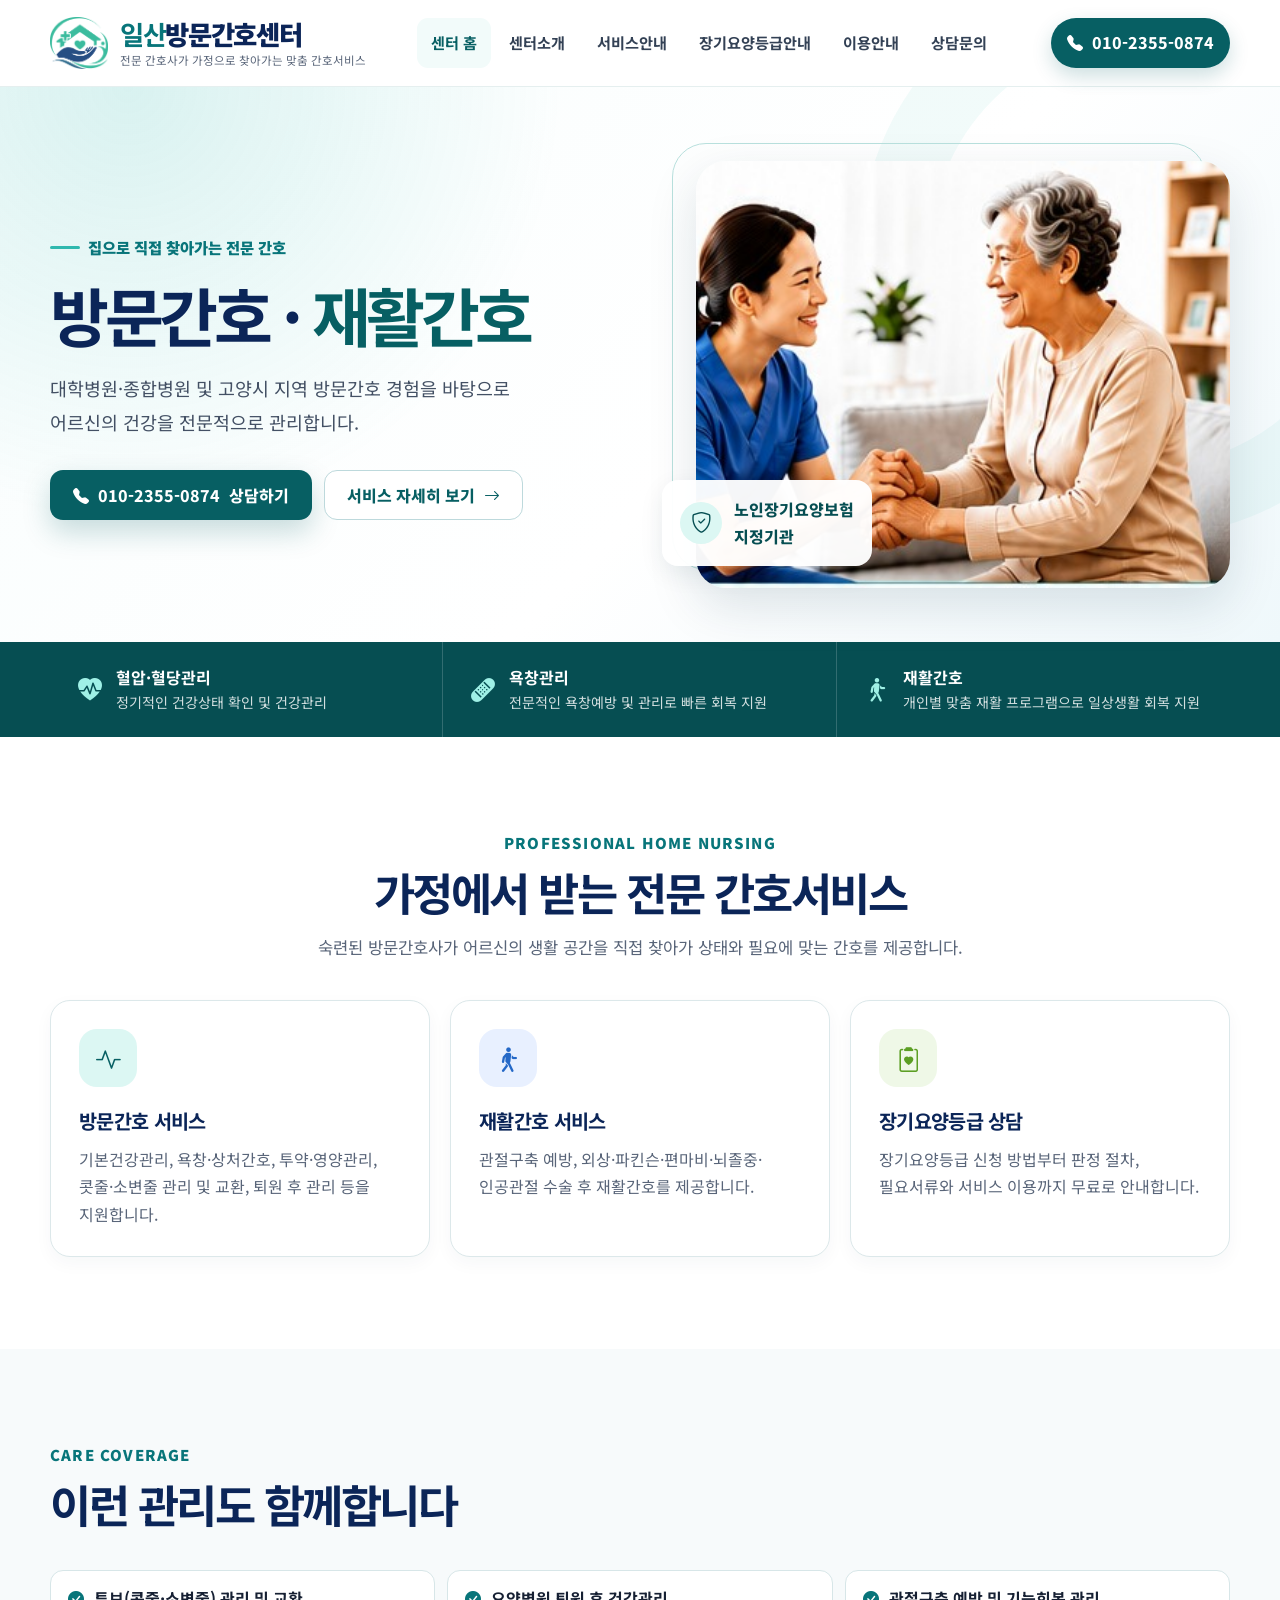
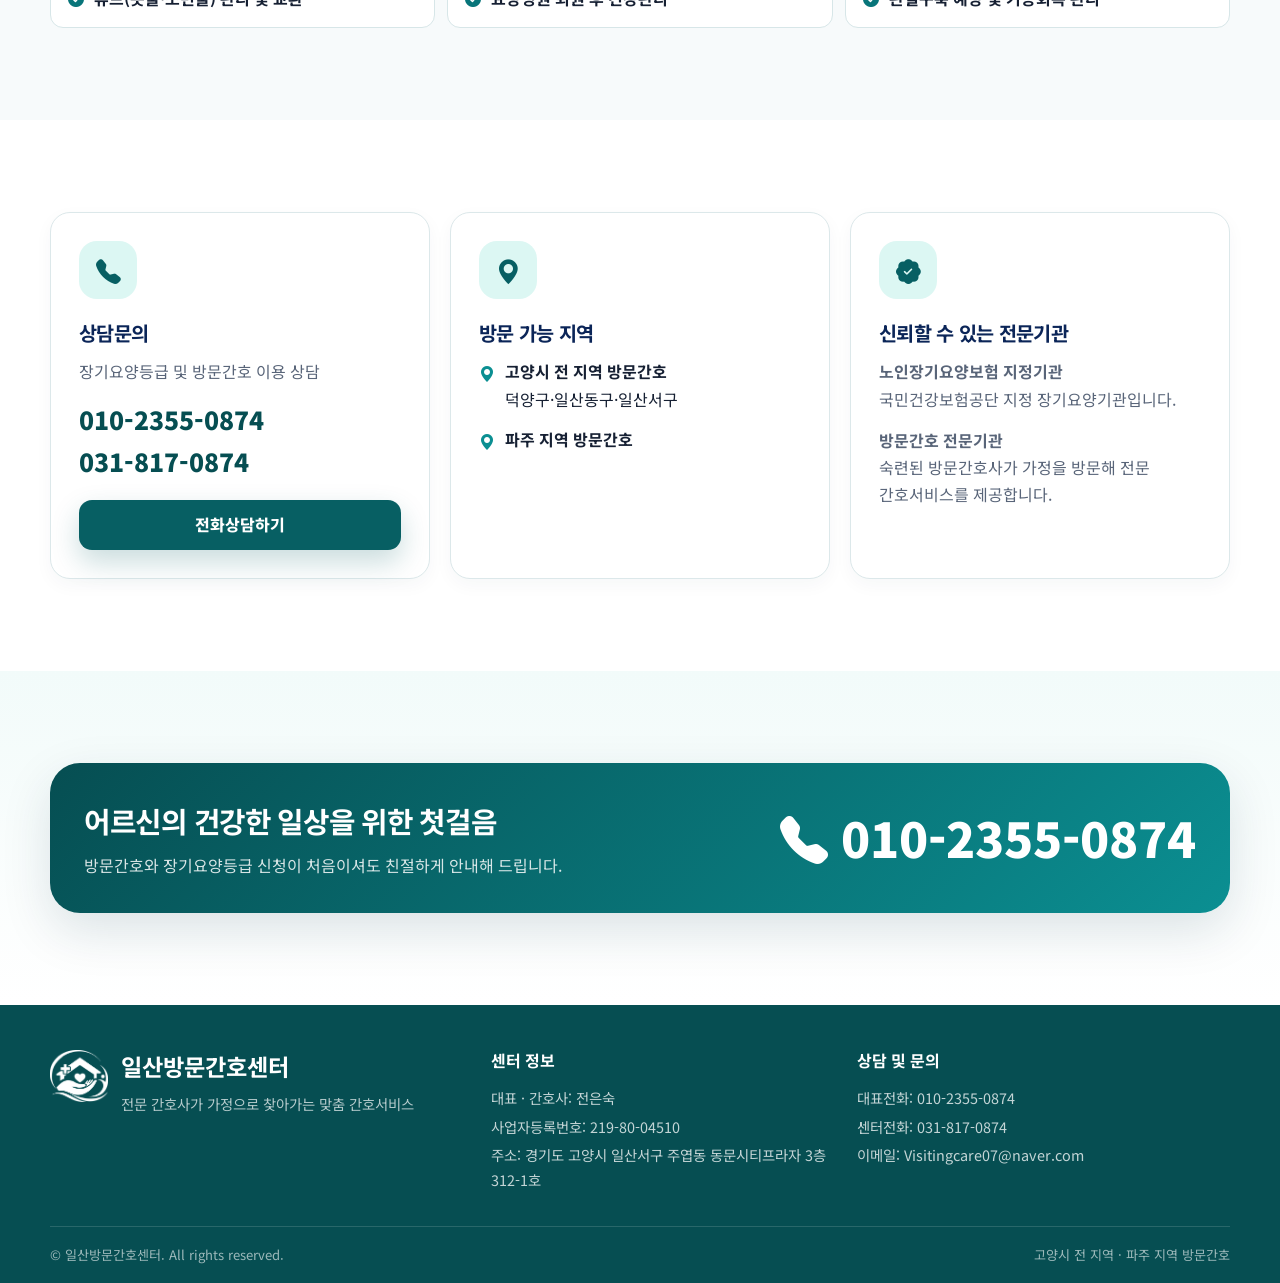
==== index.html @ 7cab2442 "Refactor: 하드코딩 리팩토링 작업 센터번호 등 하드코딩 되어있던 부분을 리팩토링" ====
<!doctype html>
<html lang="ko">
<head>
  <meta charset="utf-8">
  <meta name="viewport" content="width=device-width, initial-scale=1">
  <meta name="description" content="고양시와 파주 지역을 방문하는 일산방문간호센터. 방문간호, 재활간호, 장기요양등급 상담을 제공합니다.">
  <title>일산방문간호센터 | 방문간호·재활간호</title>
  <link rel="preconnect" href="https://fonts.googleapis.com">
  <link rel="preconnect" href="https://fonts.gstatic.com" crossorigin>
  <link href="https://fonts.googleapis.com/css2?family=Noto+Sans+KR:wght@400;500;700;800;900&display=swap" rel="stylesheet">
  <link rel="stylesheet" href="https://cdn.jsdelivr.net/npm/bootstrap-icons@1.11.3/font/bootstrap-icons.min.css">
  <link rel="stylesheet" href="assets/css/styles.css">
</head>
<body data-page="home">
  <div data-site-header></div>
  <main id="main-content">
    <section class="hero">
      <div class="container hero-grid">
        <div class="fade-up">
          <span class="eyebrow">집으로 직접 찾아가는 전문 간호</span>
          <h1>방문간호 · <em>재활간호</em></h1>
          <p>대학병원·종합병원 및 고양시 지역 방문간호 경험을 바탕으로<br>어르신의 건강을 전문적으로 관리합니다.</p>
          <div class="hero-actions">
            <a class="btn btn-primary" href="tel:" data-phone-link="main"><i class="bi bi-telephone-fill"></i> <span data-phone-text="main"></span> 상담하기</a>
            <a class="btn btn-secondary" href="services.html">서비스 자세히 보기 <i class="bi bi-arrow-right"></i></a>
          </div>
        </div>
        <div class="hero-photo fade-up">
          <img src="assets/images/care-smile.jpg" alt="방문간호사가 어르신의 손을 잡고 대화하는 모습">
          <div class="hero-badge"><i class="bi bi-shield-check"></i><span>노인장기요양보험<br>지정기관</span></div>
        </div>
      </div>
    </section>

    <div class="quick-strip">
      <div class="container quick-strip-grid">
        <div class="quick-item"><i class="bi bi-heart-pulse-fill"></i><div><strong>혈압·혈당관리</strong><span>정기적인 건강상태 확인 및 건강관리</span></div></div>
        <div class="quick-item"><i class="bi bi-bandaid-fill"></i><div><strong>욕창관리</strong><span>전문적인 욕창예방 및 관리로 빠른 회복 지원</span></div></div>
        <div class="quick-item"><i class="bi bi-person-walking"></i><div><strong>재활간호</strong><span>개인별 맞춤 재활 프로그램으로 일상생활 회복 지원</span></div></div>
      </div>
    </div>

    <section class="section">
      <div class="container">
        <div class="section-head center fade-up">
          <span class="section-kicker">Professional Home Nursing</span>
          <h2 class="section-title">가정에서 받는 전문 간호서비스</h2>
          <p class="section-desc">숙련된 방문간호사가 어르신의 생활 공간을 직접 찾아가 상태와 필요에 맞는 간호를 제공합니다.</p>
        </div>
        <div class="service-preview">
          <article class="card fade-up"><div class="icon-bubble"><i class="bi bi-activity"></i></div><h3>방문간호 서비스</h3><p>기본건강관리, 욕창·상처간호, 투약·영양관리, 콧줄·소변줄 관리 및 교환, 퇴원 후 관리 등을 지원합니다.</p></article>
          <article class="card fade-up"><div class="icon-bubble"><i class="bi bi-person-walking"></i></div><h3>재활간호 서비스</h3><p>관절구축 예방, 외상·파킨슨·편마비·뇌졸중·인공관절 수술 후 재활간호를 제공합니다.</p></article>
          <article class="card fade-up"><div class="icon-bubble"><i class="bi bi-clipboard2-heart"></i></div><h3>장기요양등급 상담</h3><p>장기요양등급 신청 방법부터 판정 절차, 필요서류와 서비스 이용까지 무료로 안내합니다.</p></article>
        </div>
      </div>
    </section>

    <section class="section section-soft">
      <div class="container">
        <div class="section-head fade-up">
          <span class="section-kicker">Care Coverage</span>
          <h2 class="section-title">이런 관리도 함께합니다</h2>
        </div>
        <div class="check-pills fade-up">
          <div class="check-pill"><i class="bi bi-check-circle-fill"></i>튜브(콧줄·소변줄) 관리 및 교환</div>
          <div class="check-pill"><i class="bi bi-check-circle-fill"></i>요양병원 퇴원 후 건강관리</div>
          <div class="check-pill"><i class="bi bi-check-circle-fill"></i>관절구축 예방 및 기능회복 관리</div>
        </div>
      </div>
    </section>

    <section class="section">
      <div class="container">
        <div class="card-grid three">
          <article class="card fade-up"><div class="icon-bubble"><i class="bi bi-telephone-fill"></i></div><h3>상담문의</h3><p>장기요양등급 및 방문간호 이용 상담</p><p style="margin-top:12px;font-size:1.55rem;font-weight:900;color:var(--teal-950)" data-phone-list></p><a class="btn btn-primary" style="margin-top:18px;width:100%" href="tel:" data-phone-link="main">전화상담하기</a></article>
          <article class="card fade-up"><div class="icon-bubble"><i class="bi bi-geo-alt-fill"></i></div><h3>방문 가능 지역</h3><ul class="check-list"><li><i class="bi bi-geo-alt-fill"></i><span><strong>고양시 전 지역 방문간호</strong><br>덕양구·일산동구·일산서구</span></li><li><i class="bi bi-geo-alt-fill"></i><span><strong>파주 지역 방문간호</strong></span></li></ul></article>
          <article class="card fade-up"><div class="icon-bubble"><i class="bi bi-patch-check-fill"></i></div><h3>신뢰할 수 있는 전문기관</h3><p><strong>노인장기요양보험 지정기관</strong><br>국민건강보험공단 지정 장기요양기관입니다.</p><p style="margin-top:14px"><strong>방문간호 전문기관</strong><br>숙련된 방문간호사가 가정을 방문해 전문 간호서비스를 제공합니다.</p></article>
        </div>
      </div>
    </section>

    <section class="section section-tint">
      <div class="container contact-cta fade-up">
        <div><h2>어르신의 건강한 일상을 위한 첫걸음</h2><p>방문간호와 장기요양등급 신청이 처음이셔도 친절하게 안내해 드립니다.</p></div>
        <a class="phone" href="tel:" data-phone-link="main"><i class="bi bi-telephone-fill"></i> <span data-phone-text="main"></span></a>
      </div>
    </section>
  </main>
  <div data-site-footer></div>
  <script src="assets/js/main.js"></script>
</body>
</html>
---- assets/css/styles.css ----
:root {
  --navy:#0b2558; --navy-soft:#173e73; --teal-950:#064e52; --teal-900:#075f63;
  --teal-800:#08757a; --teal-700:#0b8f92; --teal-500:#2fb8ae; --teal-100:#dcf7f3;
  --teal-50:#f2fbfa; --blue:#2468c7; --blue-50:#f2f7ff; --green:#5c9f24;
  --green-50:#f5faef; --purple:#7554b7; --ink:#162033; --muted:#596579;
  --line:#dce8ea; --soft:#f7fafb; --shadow-sm:0 8px 24px rgba(8,50,66,.08);
  --shadow-md:0 18px 50px rgba(8,50,66,.13); --radius:20px; --radius-lg:30px; --container:1180px;
}
*{box-sizing:border-box} html{scroll-behavior:smooth} body{margin:0;color:var(--ink);background:#fff;font-family:"Noto Sans KR",Pretendard,-apple-system,BlinkMacSystemFont,"Segoe UI",sans-serif;line-height:1.7;word-break:keep-all} body.menu-open{overflow:hidden}
img{max-width:100%;display:block} a{color:inherit;text-decoration:none} button,input,textarea,select{font:inherit} button{cursor:pointer}.container{width:min(calc(100% - 40px),var(--container));margin:0 auto}.sr-only{position:absolute;width:1px;height:1px;padding:0;margin:-1px;overflow:hidden;clip:rect(0,0,0,0);white-space:nowrap;border:0}
.skip-link{position:fixed;left:16px;top:-80px;z-index:9999;background:var(--navy);color:#fff;padding:10px 16px;border-radius:8px}.skip-link:focus{top:16px}
.site-header{position:sticky;top:0;z-index:1000;background:rgba(255,255,255,.96);backdrop-filter:blur(14px);border-bottom:1px solid rgba(5,100,104,.1)}
.header-inner{min-height:86px;display:flex;align-items:center;justify-content:space-between;gap:28px}.brand{display:inline-flex;align-items:center;gap:12px;min-width:max-content}.brand img{width:58px;height:58px;object-fit:contain}.brand-copy{display:flex;flex-direction:column;line-height:1.05}.brand-title{font-size:1.65rem;font-weight:900;letter-spacing:-.05em;color:var(--navy)}.brand-title strong{color:var(--teal-800)}.brand-sub{margin-top:7px;font-size:.72rem;color:var(--muted)}
.site-nav{display:flex;align-items:center;gap:4px}.site-nav a{padding:12px 14px;border-radius:11px;color:#334155;font-size:.95rem;font-weight:700;transition:.2s ease}.site-nav a:hover,.site-nav a.active{background:var(--teal-50);color:var(--teal-900)}.header-call{display:inline-flex;align-items:center;gap:9px;padding:11px 16px;border-radius:999px;background:var(--teal-900);color:#fff;font-weight:800;box-shadow:0 8px 20px rgba(7,95,99,.2)}.menu-button{display:none;width:44px;height:44px;border:0;border-radius:12px;background:var(--teal-50);color:var(--teal-900);font-size:1.35rem}
main{overflow:clip}.hero{position:relative;padding:74px 0 54px;background:radial-gradient(circle at 10% 0%,rgba(47,184,174,.16),transparent 34%),linear-gradient(135deg,#f8fdfd 0%,#fff 58%,#eff8fb 100%)}.hero::after{content:"";position:absolute;right:-150px;top:-120px;width:430px;height:430px;border-radius:50%;border:70px solid rgba(47,184,174,.06);pointer-events:none}.hero-grid{display:grid;grid-template-columns:1.05fr .95fr;align-items:center;gap:56px;position:relative;z-index:1}.eyebrow{display:inline-flex;align-items:center;gap:8px;color:var(--teal-800);font-weight:900;font-size:.96rem}.eyebrow::before{content:"";width:30px;height:3px;border-radius:999px;background:var(--teal-500)}.hero h1{margin:18px 0 20px;font-size:clamp(2.55rem,5vw,4.8rem);line-height:1.13;letter-spacing:-.07em;color:var(--navy)}.hero h1 em{color:var(--teal-900);font-style:normal}.hero p{margin:0;color:#435064;font-size:1.15rem;line-height:1.9}.hero-actions{margin-top:30px;display:flex;flex-wrap:wrap;gap:12px}.btn{display:inline-flex;align-items:center;justify-content:center;gap:9px;min-height:50px;padding:0 22px;border:1px solid transparent;border-radius:13px;font-weight:800;transition:.18s ease}.btn:hover{transform:translateY(-2px)}.btn-primary{background:var(--teal-900);color:#fff;box-shadow:0 12px 28px rgba(7,95,99,.22)}.btn-secondary{border-color:#bdd9dc;background:#fff;color:var(--teal-900)}.btn-light{background:#fff;color:var(--teal-950)}.hero-photo{position:relative}.hero-photo::before{content:"";position:absolute;inset:-18px 24px 18px -24px;border:1px solid #b9e1de;border-radius:34px}.hero-photo img{position:relative;width:100%;aspect-ratio:1.25/1;object-fit:cover;object-position:60% center;border-radius:30px;box-shadow:var(--shadow-md)}.hero-badge{position:absolute;left:-34px;bottom:22px;z-index:2;padding:16px 18px;border-radius:16px;background:rgba(255,255,255,.96);box-shadow:var(--shadow-sm);display:flex;align-items:center;gap:12px;font-weight:800;color:var(--teal-950)}.hero-badge i{width:42px;height:42px;display:grid;place-items:center;border-radius:50%;background:var(--teal-100);font-size:1.3rem}
.quick-strip{background:var(--teal-950);color:#fff}.quick-strip-grid{display:grid;grid-template-columns:repeat(3,1fr)}.quick-item{padding:22px 28px;display:flex;align-items:center;gap:14px;border-right:1px solid rgba(255,255,255,.18)}.quick-item:last-child{border-right:0}.quick-item i{font-size:1.5rem;color:#9ff0e6}.quick-item strong{display:block}.quick-item span{display:block;opacity:.82;font-size:.88rem}
.section{padding:92px 0}.section-soft{background:var(--soft)}.section-tint{background:linear-gradient(180deg,var(--teal-50),#fff)}.section-head{max-width:760px;margin-bottom:38px}.section-head.center{text-align:center;margin-left:auto;margin-right:auto}.section-kicker{color:var(--teal-800);font-size:.93rem;font-weight:900;letter-spacing:.08em;text-transform:uppercase}.section-title{margin:8px 0 13px;color:var(--navy);font-size:clamp(2rem,3.5vw,3rem);line-height:1.25;letter-spacing:-.055em}.section-desc{margin:0;color:var(--muted);font-size:1.04rem}
.card-grid{display:grid;gap:20px}.card-grid.three{grid-template-columns:repeat(3,minmax(0,1fr))}.card-grid.four{grid-template-columns:repeat(4,minmax(0,1fr))}.card{background:#fff;border:1px solid var(--line);border-radius:var(--radius);padding:28px;box-shadow:0 6px 18px rgba(9,57,72,.04);transition:.2s ease}.card:hover{transform:translateY(-4px);box-shadow:var(--shadow-sm);border-color:#a7d8d5}.icon-bubble{width:58px;height:58px;border-radius:18px;display:grid;place-items:center;background:var(--teal-100);color:var(--teal-900);font-size:1.55rem}.card h3{margin:17px 0 9px;color:var(--navy);font-size:1.23rem;letter-spacing:-.035em}.card p{margin:0;color:var(--muted)}.service-preview{display:grid;grid-template-columns:repeat(3,1fr);gap:20px}.service-preview .card{min-height:250px}.service-preview .card:nth-child(2) .icon-bubble{background:#e8f0ff;color:var(--blue)}.service-preview .card:nth-child(3) .icon-bubble{background:#eff8e7;color:var(--green)}
.check-list{margin:0;padding:0;list-style:none;display:grid;gap:13px}.check-list li{display:flex;gap:10px;align-items:flex-start}.check-list i{flex:0 0 auto;color:var(--teal-700);margin-top:2px}.check-pills{display:grid;grid-template-columns:repeat(3,1fr);gap:12px}.check-pill{display:flex;align-items:center;gap:10px;min-height:58px;padding:13px 17px;border:1px solid #d7e6e8;border-radius:13px;background:#fff;font-weight:700}.check-pill i{color:var(--teal-800)}
.contact-cta{padding:34px;border-radius:var(--radius-lg);background:linear-gradient(135deg,var(--teal-950),var(--teal-700));color:#fff;display:grid;grid-template-columns:1fr auto;align-items:center;gap:28px;box-shadow:var(--shadow-md)}.contact-cta h2{margin:0 0 6px;font-size:1.8rem;letter-spacing:-.045em}.contact-cta p{margin:0;opacity:.84}.contact-cta .phone{font-size:clamp(1.9rem,4vw,3rem);font-weight:900}
.page-hero{padding:70px 0 56px;background:linear-gradient(145deg,#f4fbfa,#fff 65%,#f1f6fb);border-bottom:1px solid #e7eff0}.page-hero-inner{display:grid;grid-template-columns:1.15fr .85fr;align-items:center;gap:50px}.page-hero h1{margin:13px 0 12px;color:var(--navy);font-size:clamp(2.45rem,4vw,4rem);letter-spacing:-.065em;line-height:1.2}.page-hero p{margin:0;color:var(--muted);font-size:1.08rem}.page-hero img{width:100%;height:300px;object-fit:cover;border-radius:26px;box-shadow:var(--shadow-sm)}.breadcrumb{display:flex;gap:8px;align-items:center;color:#728096;font-size:.9rem}.breadcrumb a{color:var(--teal-800);font-weight:700}
.split{display:grid;grid-template-columns:.9fr 1.1fr;gap:56px;align-items:center}.split.reverse{grid-template-columns:1.1fr .9fr}.split img{width:100%;border-radius:24px;box-shadow:var(--shadow-sm)}.prose h2{margin:0 0 20px;color:var(--navy);font-size:2rem;letter-spacing:-.05em}.prose p{margin:0 0 18px;color:#39475a}.signature{margin-top:22px;color:var(--teal-900);font-weight:900;font-size:1.25rem}.profile-box{margin-top:24px;padding:24px;border-radius:18px;background:var(--teal-50);border:1px solid #cbe8e6}.profile-box h3{margin:0 0 12px;color:var(--teal-950)}.photo-grid{display:grid;grid-template-columns:repeat(3,1fr);gap:18px}.photo-card{overflow:hidden;border-radius:18px;background:#fff;border:1px solid var(--line)}.photo-card img{width:100%;aspect-ratio:4/3;object-fit:cover}.photo-card p{margin:0;padding:14px 16px 17px;text-align:center;color:#435064;font-size:.92rem}.mission-grid{display:grid;grid-template-columns:repeat(2,1fr);gap:20px}.mission-card{padding:32px;border-radius:22px;border:1px solid var(--line);background:linear-gradient(135deg,#f4f8fb,#fff);text-align:center}.mission-card:nth-child(2){background:linear-gradient(135deg,#f5faf0,#fff)}.mission-card i{font-size:1.7rem;color:var(--teal-800)}.mission-card h3{margin:8px 0;color:var(--teal-950);font-size:1.3rem}.mission-card p{margin:0;color:#435064}
.service-group{border-radius:26px;overflow:hidden;border:1px solid #c9dfe1;background:#fff;box-shadow:var(--shadow-sm)}.service-group+.service-group{margin-top:26px}.service-group-header{padding:25px 30px;display:flex;align-items:center;justify-content:space-between;gap:20px;background:linear-gradient(90deg,var(--teal-50),#fff)}.service-group.blue{border-color:#c6d9f6}.service-group.blue .service-group-header{background:linear-gradient(90deg,#eef5ff,#fff)}.service-group h2{margin:0;display:flex;align-items:center;gap:13px;color:var(--teal-950);font-size:1.8rem}.service-group.blue h2{color:#174f9e}.service-group-body{padding:30px;border-top:1px solid var(--line)}.icon-service-grid{display:grid;grid-template-columns:repeat(4,1fr);gap:16px}.icon-service{padding:20px 12px;text-align:center;border-radius:16px;background:#f9fcfc;border:1px solid #e2eeee}.icon-service i{display:grid;place-items:center;margin:0 auto 12px;width:58px;height:58px;border-radius:50%;background:#fff;border:1px solid #cce5e6;color:var(--teal-800);font-size:1.55rem}.service-group.blue .icon-service i{color:var(--blue);border-color:#d1ddf5}.icon-service strong{display:block;line-height:1.45}.recommend-box{margin-top:28px;border-radius:26px;border:1px solid #d2e7c5;background:linear-gradient(135deg,var(--green-50),#fff);padding:30px}.recommend-box h2{margin:0 0 20px;color:#397c12;font-size:1.8rem}.recommend-grid{display:grid;grid-template-columns:repeat(2,1fr);gap:12px}.recommend-item{display:flex;align-items:center;gap:10px;padding:14px 16px;border-radius:12px;background:rgba(255,255,255,.85);border:1px solid #deead7;font-weight:700}.recommend-item i{color:var(--green)}
.steps{display:grid;grid-template-columns:repeat(5,1fr);gap:14px}.step{position:relative;padding:24px 16px;border-radius:18px;background:#fff;border:1px solid #cfe5e5;text-align:center}.step::after{content:"›";position:absolute;right:-13px;top:50%;transform:translateY(-50%);color:var(--teal-700);font-size:2rem;z-index:2}.step:last-child::after{display:none}.step-number{display:grid;place-items:center;width:28px;height:28px;margin:0 auto 10px;border-radius:50%;background:var(--teal-800);color:#fff;font-size:.83rem;font-weight:900}.step i{font-size:2rem;color:var(--teal-800)}.step strong{display:block;margin-top:9px}.eligibility-grid{display:grid;grid-template-columns:1fr 1fr;gap:20px}.eligibility-card{padding:28px;border-radius:20px;border:1px solid #d6e2f7;background:var(--blue-50)}.eligibility-card h3{margin:0 0 13px;color:#1c5ca9;font-size:1.35rem}.disease-list{display:grid;gap:8px;margin-top:14px}.disease-list span{display:flex;align-items:center;gap:8px}.disease-list i{color:var(--blue)}.grade-row{display:grid;grid-template-columns:repeat(6,1fr);gap:14px}.grade{text-align:center}.medal{width:70px;height:70px;border-radius:50%;margin:0 auto 10px;display:grid;place-items:center;color:#fff;font-size:1.5rem;font-weight:900;box-shadow:inset 0 0 0 7px rgba(255,255,255,.35),0 8px 20px rgba(0,0,0,.1)}.grade:nth-child(1) .medal{background:#e5a91f}.grade:nth-child(2) .medal{background:#9aa2ab}.grade:nth-child(3) .medal{background:#c76d34}.grade:nth-child(4) .medal{background:#65952a}.grade:nth-child(5) .medal{background:#568dcc}.grade:nth-child(6) .medal{background:var(--purple);font-size:1.1rem}.grade strong{display:block}.consult-panel{display:grid;grid-template-columns:.9fr 1.1fr;gap:30px;padding:32px;border:1px solid #cfe4bf;border-radius:24px;background:linear-gradient(135deg,#f7fbf1,#fff)}.consult-panel h2{margin:0 0 13px;color:#4f8b23}.consult-list{display:grid;grid-template-columns:1fr 1fr;gap:10px 18px}.consult-list span{display:flex;gap:9px;align-items:center}.consult-list i{color:var(--green)}.consult-phone{margin-top:20px;padding:18px;border-radius:14px;background:#fff;border:1px solid #d9e8d0;display:flex;align-items:center;justify-content:space-between;gap:16px}.consult-phone strong{font-size:1.9rem;color:#397c12}
.process{display:grid;gap:12px}.process-item{display:grid;grid-template-columns:62px 1fr;align-items:center;gap:16px;padding:16px;border-radius:14px;border:1px solid #d6e7e8;background:#fff}.process-icon{width:52px;height:52px;border-radius:50%;display:grid;place-items:center;background:var(--teal-100);color:var(--teal-900);font-size:1.35rem}.process-item strong{display:block}.process-item small{color:var(--muted)}.guide-grid{display:grid;grid-template-columns:.9fr 1.05fr 1.15fr;gap:20px;align-items:start}.guide-column{padding:26px;border:1px solid #cfe2e3;border-radius:20px;background:#fff;min-height:100%}.guide-column h2{margin:0 0 20px;color:var(--teal-950);font-size:1.35rem}.guide-column h2 span{display:inline-grid;place-items:center;width:42px;height:32px;margin-right:8px;border-radius:8px;background:var(--teal-900);color:#fff;font-size:.9rem}.note-box{margin-top:20px;padding:16px;border-radius:12px;background:#f7fafb;color:#475569;font-size:.92rem}.table-wrap{overflow-x:auto;border-radius:14px;border:1px solid #cfe2e3}table{width:100%;border-collapse:collapse;min-width:460px;background:#fff}th,td{padding:14px 12px;border-bottom:1px solid #dbe7e8;border-right:1px solid #dbe7e8;text-align:center}th:last-child,td:last-child{border-right:0}tr:last-child td{border-bottom:0}th{background:var(--teal-900);color:#fff;font-weight:800}tbody tr:nth-child(even){background:#f8fbfb}.small-table th,.small-table td{padding:11px 8px;font-size:.86rem}.cost-summary{margin-top:26px;display:grid;grid-template-columns:1.1fr .9fr;gap:22px;padding:28px;border-radius:22px;border:1px solid #d7e7e8;background:#fff}.cost-bars{display:grid;gap:16px}.cost-row{display:grid;grid-template-columns:150px 1fr;align-items:center;gap:15px}.bar{position:relative;height:52px;overflow:hidden;border-radius:10px;background:#f1f5f5}.bar-fill{height:100%;display:flex;align-items:center;justify-content:flex-end;padding-right:16px;font-size:1.6rem;font-weight:900;color:#fff}.bar-fill.gov{width:85%;background:var(--teal-800)}.bar-fill.self{width:15%;min-width:92px;background:#ff5c2d}.cost-formula{display:grid;gap:12px}.formula-card{padding:18px;border-radius:14px;border:1px solid #cfe4e3;display:flex;align-items:center;gap:12px;font-weight:800}.formula-card i{width:43px;height:43px;border-radius:50%;display:grid;place-items:center;background:var(--teal-100);color:var(--teal-900)}.formula-card.orange{border-color:#ffd1c0;color:#d94a1c}.formula-card.orange i{background:#fff0e9;color:#ee5c2f}
.contact-layout{display:grid;grid-template-columns:.8fr 1.2fr;gap:26px;align-items:start}.contact-sidebar{display:grid;gap:18px}.contact-card{padding:26px;border:1px solid var(--line);border-radius:20px;background:#fff}.contact-card h2{margin:0 0 17px;color:var(--teal-950)}.contact-category{display:grid;grid-template-columns:45px 1fr;gap:13px;padding:15px 0;border-bottom:1px solid #e6eeee}.contact-category:last-child{border-bottom:0}.contact-category i{width:42px;height:42px;display:grid;place-items:center;border-radius:12px;background:var(--teal-50);color:var(--teal-800);font-size:1.2rem}.contact-category strong{display:block;color:var(--teal-950)}.contact-category p{margin:3px 0 0;color:var(--muted);font-size:.91rem;line-height:1.55}.phone-stack{display:grid;gap:10px}.phone-row{display:flex;align-items:center;justify-content:space-between;gap:14px;padding:14px;border-radius:12px;background:var(--soft)}.phone-row span{color:var(--muted);font-size:.88rem}.phone-row strong{font-size:1.25rem}.form-card{padding:30px;border-radius:22px;background:#fff;border:1px solid var(--line);box-shadow:var(--shadow-sm)}.form-card h2{margin:0 0 8px;color:var(--navy)}.form-card>p{margin:0 0 24px;color:var(--muted)}.form-grid{display:grid;grid-template-columns:1fr 1fr;gap:16px}.form-field{display:grid;gap:7px}.form-field.full{grid-column:1/-1}.form-field label{font-weight:800;font-size:.92rem}.form-field input,.form-field select,.form-field textarea{width:100%;border:1px solid #ccdadd;border-radius:11px;padding:13px 14px;background:#fff;color:var(--ink);outline:none}.form-field textarea{min-height:150px;resize:vertical}.form-field input:focus,.form-field select:focus,.form-field textarea:focus{border-color:var(--teal-700);box-shadow:0 0 0 3px rgba(11,143,146,.12)}.checkbox{display:flex;gap:9px;align-items:flex-start;font-size:.9rem;color:var(--muted)}.checkbox input{margin-top:6px}.form-status{margin-top:14px;min-height:24px;color:var(--teal-900);font-weight:700}
.location-grid{display:grid;grid-template-columns:1fr 1fr;gap:22px}.map-box{min-height:360px;position:relative;overflow:hidden;border-radius:22px;border:1px solid #cfe1e2;background:linear-gradient(32deg,transparent 48%,rgba(83,137,173,.15) 49%,rgba(83,137,173,.15) 52%,transparent 53%),linear-gradient(-36deg,transparent 46%,rgba(83,137,173,.12) 47%,rgba(83,137,173,.12) 50%,transparent 51%),repeating-linear-gradient(90deg,#f7faf8 0 44px,#edf5e9 45px 82px)}.map-box::before{content:"";position:absolute;left:0;top:62%;width:100%;height:32px;background:rgba(89,172,231,.33);transform:rotate(-18deg)}.map-pin{position:absolute;left:58%;top:44%;width:92px;height:92px;border-radius:50% 50% 50% 0;transform:translate(-50%,-50%) rotate(-45deg);background:var(--teal-800);box-shadow:0 14px 30px rgba(7,95,99,.25)}.map-pin i{position:absolute;inset:0;display:grid;place-items:center;transform:rotate(45deg);color:#fff;font-size:2.3rem}.map-label{position:absolute;left:50%;top:14px;transform:translateX(-50%);background:var(--teal-950);color:#fff;padding:10px 16px;border-radius:10px;font-weight:800;white-space:nowrap;text-align:center}.address-box{padding:28px;border:1px solid var(--line);border-radius:22px;background:#fff}.address-box h2{margin:0 0 16px;color:var(--teal-950)}.region-list{display:grid;gap:13px;margin-top:22px}.region-list div{display:grid;grid-template-columns:100px 1fr;gap:10px;padding:13px 0;border-bottom:1px solid #e7eeee}.region-list div:last-child{border-bottom:0}.region-list strong{color:var(--teal-900)}
.faq-list{display:grid;gap:12px}.faq-item{border:1px solid #d8e6e8;border-radius:16px;overflow:hidden;background:#fff}.faq-question{width:100%;border:0;background:#fff;text-align:left;padding:19px 22px;display:flex;align-items:center;justify-content:space-between;gap:14px;color:var(--teal-950);font-weight:900}.faq-question span{display:flex;align-items:center;gap:10px}.faq-question span::before{content:"Q.";color:var(--teal-700)}.faq-question i{transition:transform .2s ease}.faq-answer{display:none;padding:0 22px 20px 57px;color:#465468}.faq-item.open .faq-answer{display:block}.faq-item.open .faq-question i{transform:rotate(180deg)}
.site-footer{background:var(--teal-950);color:#fff}.footer-main{padding:42px 0 30px;display:grid;grid-template-columns:1.1fr .9fr 1fr;gap:30px}.footer-brand{display:flex;gap:13px}.footer-brand img{width:58px;height:58px;object-fit:contain;filter:brightness(0) invert(1)}.footer-brand h2{margin:0 0 6px;font-size:1.45rem}.footer-brand p{margin:0;color:rgba(255,255,255,.7);font-size:.9rem}.footer-col h3{margin:0 0 12px;font-size:1rem}.footer-col p{margin:4px 0;color:rgba(255,255,255,.76);font-size:.9rem}.footer-bottom{border-top:1px solid rgba(255,255,255,.14);padding:17px 0;color:rgba(255,255,255,.6);font-size:.82rem;display:flex;justify-content:space-between;gap:20px}.mobile-call-bar{display:none}.fade-up{opacity:1;transform:none}.fade-up.visible{opacity:1;transform:none}
@media(max-width:1080px){.site-nav a{padding:10px 9px;font-size:.88rem}.header-call{display:none}.card-grid.four{grid-template-columns:repeat(2,1fr)}.icon-service-grid{grid-template-columns:repeat(3,1fr)}.guide-grid{grid-template-columns:1fr}.guide-column{min-height:0}.steps{grid-template-columns:repeat(3,1fr)}.step::after{display:none}}
@media(max-width:860px){.container{width:min(calc(100% - 28px),var(--container))}.header-inner{min-height:72px}.brand img{width:47px;height:47px}.brand-title{font-size:1.35rem}.brand-sub{display:none}.menu-button{display:grid;place-items:center}.site-nav{position:fixed;left:0;right:0;top:72px;bottom:0;display:none;flex-direction:column;align-items:stretch;gap:6px;padding:20px 18px;background:#fff;overflow-y:auto}.site-nav.open{display:flex}.site-nav a{padding:14px 16px;font-size:1rem}.hero{padding-top:50px}.hero-grid,.page-hero-inner,.split,.split.reverse,.contact-layout,.location-grid,.consult-panel,.cost-summary{grid-template-columns:1fr}.hero-photo{margin-top:4px}.hero-badge{left:12px}.quick-strip-grid{grid-template-columns:1fr}.quick-item{border-right:0;border-bottom:1px solid rgba(255,255,255,.15)}.quick-item:last-child{border-bottom:0}.section{padding:70px 0}.card-grid.three,.service-preview,.photo-grid{grid-template-columns:1fr}.check-pills{grid-template-columns:1fr 1fr}.contact-cta{grid-template-columns:1fr}.page-hero img{height:260px}.mission-grid{grid-template-columns:1fr}.icon-service-grid{grid-template-columns:repeat(2,1fr)}.grade-row{grid-template-columns:repeat(3,1fr);gap:22px 12px}.eligibility-grid{grid-template-columns:1fr}.steps{grid-template-columns:1fr 1fr}.footer-main{grid-template-columns:1fr}.footer-bottom{flex-direction:column}.mobile-call-bar{position:fixed;left:12px;right:12px;bottom:12px;z-index:999;display:grid;grid-template-columns:1fr 1fr;gap:8px;padding:8px;border-radius:16px;background:rgba(255,255,255,.94);backdrop-filter:blur(12px);box-shadow:0 14px 40px rgba(0,0,0,.18)}.mobile-call-bar a{min-height:48px;display:flex;justify-content:center;align-items:center;gap:8px;border-radius:11px;font-weight:900}.mobile-call-bar a:first-child{background:var(--teal-900);color:#fff}.mobile-call-bar a:last-child{background:var(--teal-50);color:var(--teal-950)}body{padding-bottom:78px}}
@media(max-width:560px){.brand-title{font-size:1.2rem}.hero h1{font-size:2.65rem}.hero p{font-size:1rem}.hero-actions .btn{width:100%}.hero-photo::before{inset:-10px 10px 10px -10px}.hero-badge{position:relative;left:auto;bottom:auto;margin-top:-24px;width:calc(100% - 24px);margin-left:auto;margin-right:auto}.check-pills,.recommend-grid,.form-grid,.consult-list{grid-template-columns:1fr}.card-grid.four{grid-template-columns:1fr}.icon-service-grid{grid-template-columns:1fr 1fr;gap:10px}.icon-service{padding:16px 8px;font-size:.9rem}.steps{grid-template-columns:1fr}.grade-row{grid-template-columns:repeat(2,1fr)}.cost-row{grid-template-columns:1fr;gap:7px}.contact-cta{padding:26px}.contact-cta .phone{font-size:1.8rem}.service-group-header,.service-group-body{padding:22px 18px}.service-group h2{font-size:1.45rem}.region-list div{grid-template-columns:1fr;gap:2px}.faq-answer{padding-left:22px}}
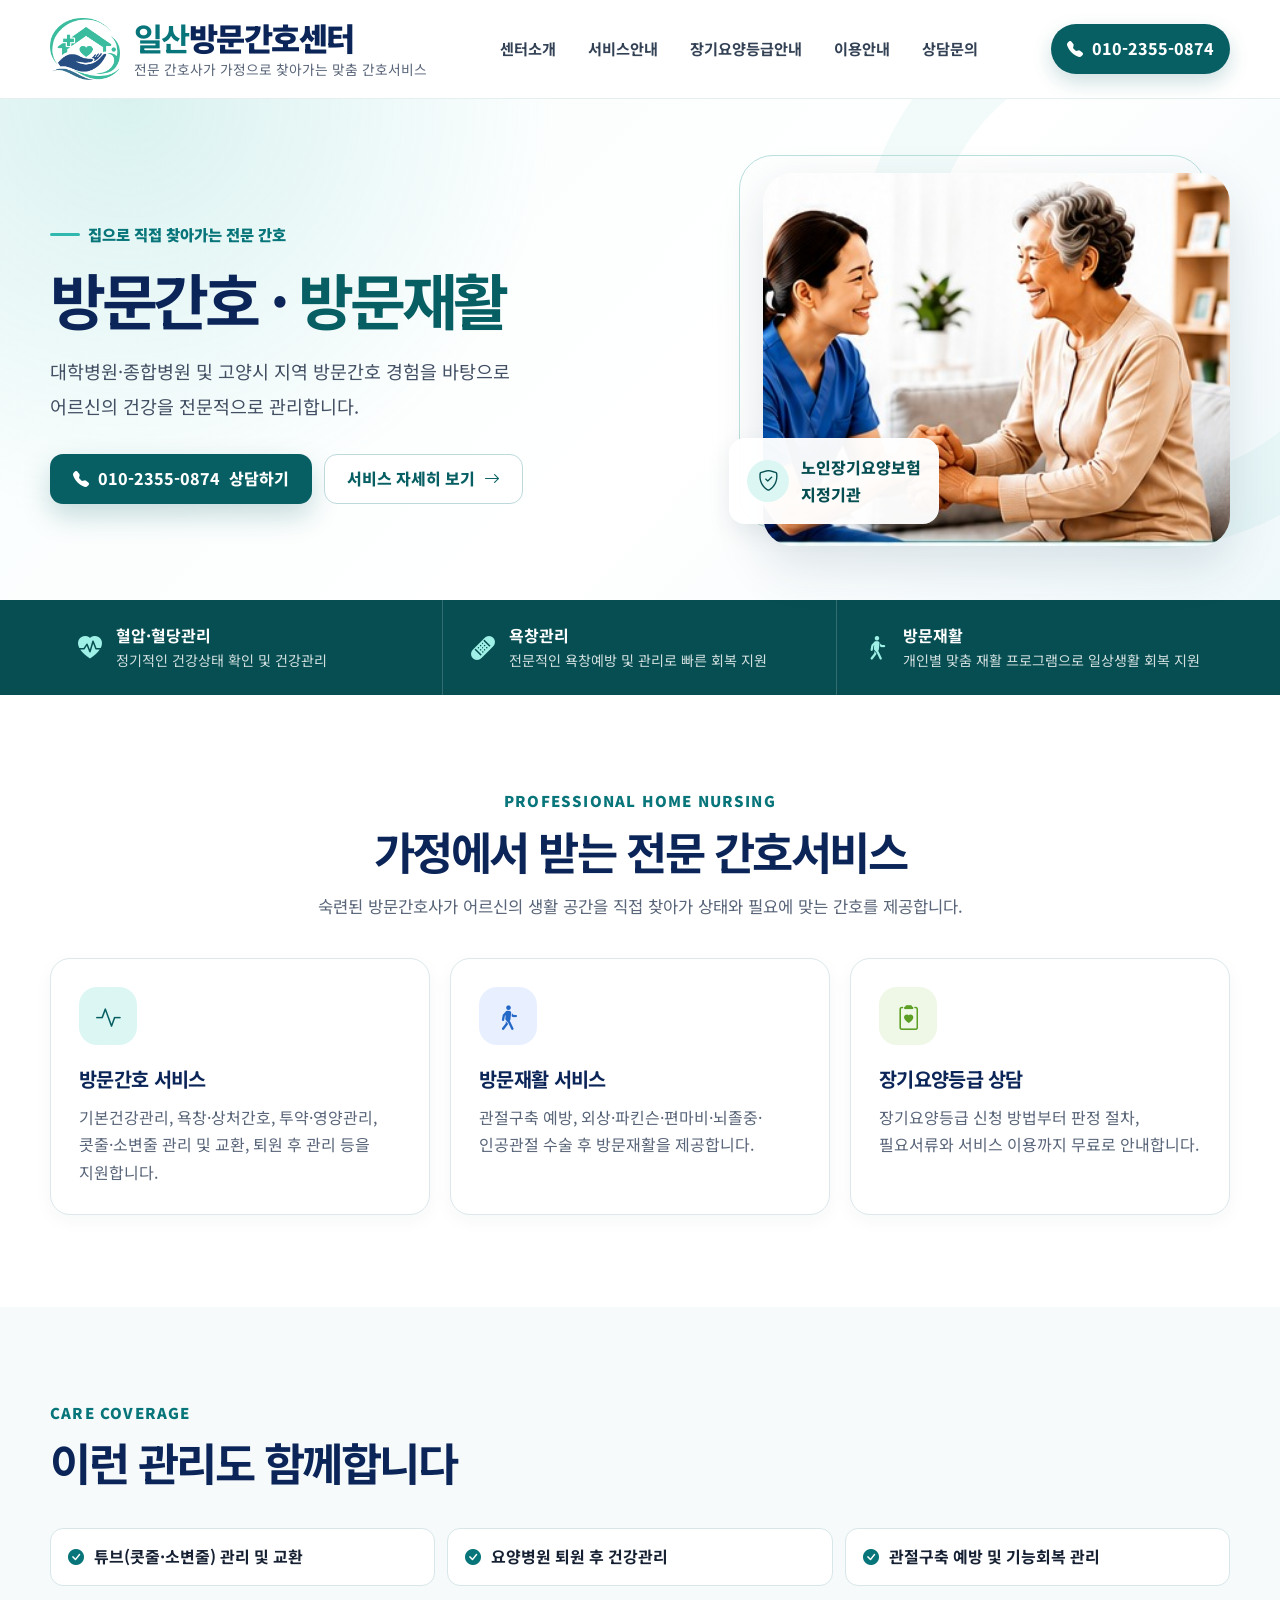
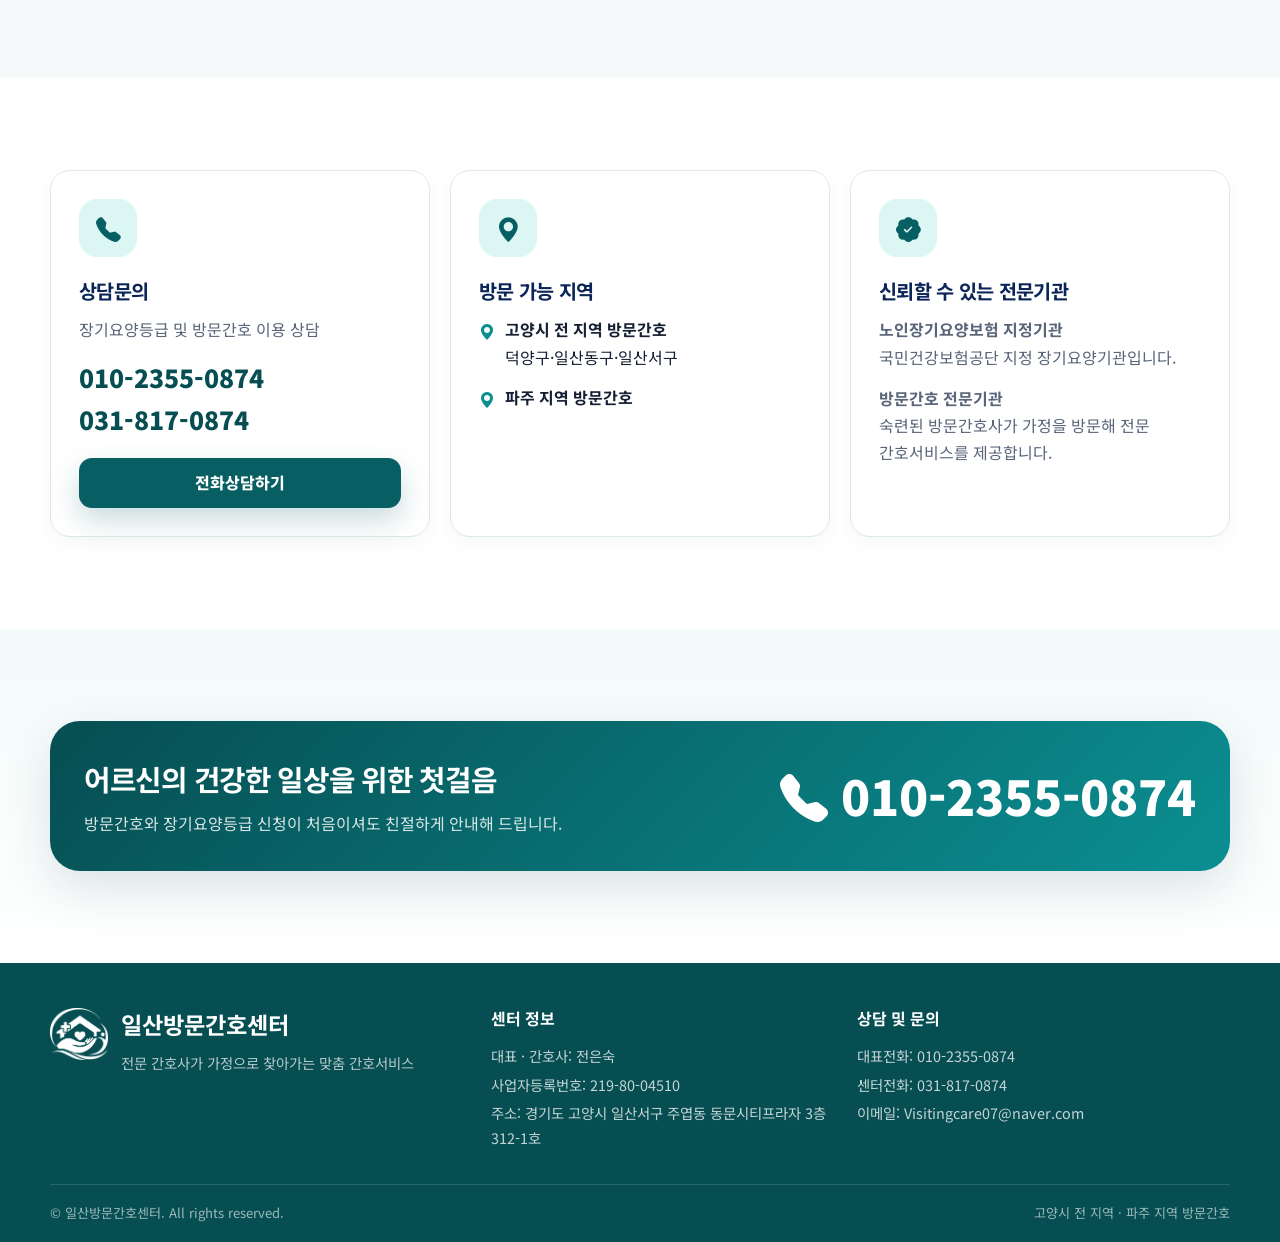
==== commit 99d0611c: "Fix: 재활간호 텍스트 변경 재활간호 > 방문간호로 텍스트 변경" ====
--- a/index.html
+++ b/index.html
@@ -3,8 +3,8 @@
 <head>
   <meta charset="utf-8">
   <meta name="viewport" content="width=device-width, initial-scale=1">
-  <meta name="description" content="고양시와 파주 지역을 방문하는 일산방문간호센터. 방문간호, 재활간호, 장기요양등급 상담을 제공합니다.">
-  <title>일산방문간호센터 | 방문간호·재활간호</title>
+  <meta name="description" content="고양시와 파주 지역을 방문하는 일산방문간호센터. 방문간호, 방문재활, 장기요양등급 상담을 제공합니다.">
+  <title>일산방문간호센터 | 방문간호·방문재활</title>
   <link rel="preconnect" href="https://fonts.googleapis.com">
   <link rel="preconnect" href="https://fonts.gstatic.com" crossorigin>
   <link href="https://fonts.googleapis.com/css2?family=Noto+Sans+KR:wght@400;500;700;800;900&display=swap" rel="stylesheet">
@@ -18,7 +18,7 @@
       <div class="container hero-grid">
         <div class="fade-up">
           <span class="eyebrow">집으로 직접 찾아가는 전문 간호</span>
-          <h1>방문간호 · <em>재활간호</em></h1>
+          <h1>방문간호 · <em>방문재활</em></h1>
           <p>대학병원·종합병원 및 고양시 지역 방문간호 경험을 바탕으로<br>어르신의 건강을 전문적으로 관리합니다.</p>
           <div class="hero-actions">
             <a class="btn btn-primary" href="tel:" data-phone-link="main"><i class="bi bi-telephone-fill"></i> <span data-phone-text="main"></span> 상담하기</a>
@@ -36,7 +36,7 @@
       <div class="container quick-strip-grid">
         <div class="quick-item"><i class="bi bi-heart-pulse-fill"></i><div><strong>혈압·혈당관리</strong><span>정기적인 건강상태 확인 및 건강관리</span></div></div>
         <div class="quick-item"><i class="bi bi-bandaid-fill"></i><div><strong>욕창관리</strong><span>전문적인 욕창예방 및 관리로 빠른 회복 지원</span></div></div>
-        <div class="quick-item"><i class="bi bi-person-walking"></i><div><strong>재활간호</strong><span>개인별 맞춤 재활 프로그램으로 일상생활 회복 지원</span></div></div>
+        <div class="quick-item"><i class="bi bi-person-walking"></i><div><strong>방문재활</strong><span>개인별 맞춤 재활 프로그램으로 일상생활 회복 지원</span></div></div>
       </div>
     </div>
 
@@ -49,7 +49,7 @@
         </div>
         <div class="service-preview">
           <article class="card fade-up"><div class="icon-bubble"><i class="bi bi-activity"></i></div><h3>방문간호 서비스</h3><p>기본건강관리, 욕창·상처간호, 투약·영양관리, 콧줄·소변줄 관리 및 교환, 퇴원 후 관리 등을 지원합니다.</p></article>
-          <article class="card fade-up"><div class="icon-bubble"><i class="bi bi-person-walking"></i></div><h3>재활간호 서비스</h3><p>관절구축 예방, 외상·파킨슨·편마비·뇌졸중·인공관절 수술 후 재활간호를 제공합니다.</p></article>
+          <article class="card fade-up"><div class="icon-bubble"><i class="bi bi-person-walking"></i></div><h3>방문재활 서비스</h3><p>관절구축 예방, 외상·파킨슨·편마비·뇌졸중·인공관절 수술 후 방문재활을 제공합니다.</p></article>
           <article class="card fade-up"><div class="icon-bubble"><i class="bi bi-clipboard2-heart"></i></div><h3>장기요양등급 상담</h3><p>장기요양등급 신청 방법부터 판정 절차, 필요서류와 서비스 이용까지 무료로 안내합니다.</p></article>
         </div>
       </div>
--- a/assets/css/styles.css
+++ b/assets/css/styles.css
@@ -10,9 +10,9 @@
 img{max-width:100%;display:block} a{color:inherit;text-decoration:none} button,input,textarea,select{font:inherit} button{cursor:pointer}.container{width:min(calc(100% - 40px),var(--container));margin:0 auto}.sr-only{position:absolute;width:1px;height:1px;padding:0;margin:-1px;overflow:hidden;clip:rect(0,0,0,0);white-space:nowrap;border:0}
 .skip-link{position:fixed;left:16px;top:-80px;z-index:9999;background:var(--navy);color:#fff;padding:10px 16px;border-radius:8px}.skip-link:focus{top:16px}
 .site-header{position:sticky;top:0;z-index:1000;background:rgba(255,255,255,.96);backdrop-filter:blur(14px);border-bottom:1px solid rgba(5,100,104,.1)}
-.header-inner{min-height:86px;display:flex;align-items:center;justify-content:space-between;gap:28px}.brand{display:inline-flex;align-items:center;gap:12px;min-width:max-content}.brand img{width:58px;height:58px;object-fit:contain}.brand-copy{display:flex;flex-direction:column;line-height:1.05}.brand-title{font-size:1.65rem;font-weight:900;letter-spacing:-.05em;color:var(--navy)}.brand-title strong{color:var(--teal-800)}.brand-sub{margin-top:7px;font-size:.72rem;color:var(--muted)}
+.header-inner{min-height:98px;display:flex;align-items:center;justify-content:space-between;gap:28px}.brand{display:inline-flex;align-items:center;gap:14px;min-width:max-content}.brand img{width:70px;height:70px;object-fit:contain}.brand-copy{display:flex;flex-direction:column;line-height:1.05}.brand-title{font-size:1.98rem;font-weight:900;letter-spacing:-.05em;color:var(--navy)}.brand-title strong{color:var(--teal-800)}.brand-sub{margin-top:8px;font-size:.86rem;color:var(--muted)}
 .site-nav{display:flex;align-items:center;gap:4px}.site-nav a{padding:12px 14px;border-radius:11px;color:#334155;font-size:.95rem;font-weight:700;transition:.2s ease}.site-nav a:hover,.site-nav a.active{background:var(--teal-50);color:var(--teal-900)}.header-call{display:inline-flex;align-items:center;gap:9px;padding:11px 16px;border-radius:999px;background:var(--teal-900);color:#fff;font-weight:800;box-shadow:0 8px 20px rgba(7,95,99,.2)}.menu-button{display:none;width:44px;height:44px;border:0;border-radius:12px;background:var(--teal-50);color:var(--teal-900);font-size:1.35rem}
-main{overflow:clip}.hero{position:relative;padding:74px 0 54px;background:radial-gradient(circle at 10% 0%,rgba(47,184,174,.16),transparent 34%),linear-gradient(135deg,#f8fdfd 0%,#fff 58%,#eff8fb 100%)}.hero::after{content:"";position:absolute;right:-150px;top:-120px;width:430px;height:430px;border-radius:50%;border:70px solid rgba(47,184,174,.06);pointer-events:none}.hero-grid{display:grid;grid-template-columns:1.05fr .95fr;align-items:center;gap:56px;position:relative;z-index:1}.eyebrow{display:inline-flex;align-items:center;gap:8px;color:var(--teal-800);font-weight:900;font-size:.96rem}.eyebrow::before{content:"";width:30px;height:3px;border-radius:999px;background:var(--teal-500)}.hero h1{margin:18px 0 20px;font-size:clamp(2.55rem,5vw,4.8rem);line-height:1.13;letter-spacing:-.07em;color:var(--navy)}.hero h1 em{color:var(--teal-900);font-style:normal}.hero p{margin:0;color:#435064;font-size:1.15rem;line-height:1.9}.hero-actions{margin-top:30px;display:flex;flex-wrap:wrap;gap:12px}.btn{display:inline-flex;align-items:center;justify-content:center;gap:9px;min-height:50px;padding:0 22px;border:1px solid transparent;border-radius:13px;font-weight:800;transition:.18s ease}.btn:hover{transform:translateY(-2px)}.btn-primary{background:var(--teal-900);color:#fff;box-shadow:0 12px 28px rgba(7,95,99,.22)}.btn-secondary{border-color:#bdd9dc;background:#fff;color:var(--teal-900)}.btn-light{background:#fff;color:var(--teal-950)}.hero-photo{position:relative}.hero-photo::before{content:"";position:absolute;inset:-18px 24px 18px -24px;border:1px solid #b9e1de;border-radius:34px}.hero-photo img{position:relative;width:100%;aspect-ratio:1.25/1;object-fit:cover;object-position:60% center;border-radius:30px;box-shadow:var(--shadow-md)}.hero-badge{position:absolute;left:-34px;bottom:22px;z-index:2;padding:16px 18px;border-radius:16px;background:rgba(255,255,255,.96);box-shadow:var(--shadow-sm);display:flex;align-items:center;gap:12px;font-weight:800;color:var(--teal-950)}.hero-badge i{width:42px;height:42px;display:grid;place-items:center;border-radius:50%;background:var(--teal-100);font-size:1.3rem}
+main{overflow:clip}.hero{position:relative;padding:74px 0 54px;background:radial-gradient(circle at 10% 0%,rgba(47,184,174,.16),transparent 34%),linear-gradient(135deg,#f8fdfd 0%,#fff 58%,#eff8fb 100%)}.hero::after{content:"";position:absolute;right:-150px;top:-120px;width:430px;height:430px;border-radius:50%;border:70px solid rgba(47,184,174,.06);pointer-events:none}.hero-grid{display:grid;grid-template-columns:1.18fr .82fr;align-items:center;gap:42px;position:relative;z-index:1}.eyebrow{display:inline-flex;align-items:center;gap:8px;color:var(--teal-800);font-weight:900;font-size:.96rem}.eyebrow::before{content:"";width:30px;height:3px;border-radius:999px;background:var(--teal-500)}.hero h1{margin:18px 0 20px;font-size:clamp(2.9rem,4.75vw,4.55rem);line-height:1.13;letter-spacing:-.07em;color:var(--navy);white-space:nowrap}.hero h1 em{color:var(--teal-900);font-style:normal}.hero p{margin:0;color:#435064;font-size:1.15rem;line-height:1.9}.hero-actions{margin-top:30px;display:flex;flex-wrap:wrap;gap:12px}.btn{display:inline-flex;align-items:center;justify-content:center;gap:9px;min-height:50px;padding:0 22px;border:1px solid transparent;border-radius:13px;font-weight:800;transition:.18s ease}.btn:hover{transform:translateY(-2px)}.btn-primary{background:var(--teal-900);color:#fff;box-shadow:0 12px 28px rgba(7,95,99,.22)}.btn-secondary{border-color:#bdd9dc;background:#fff;color:var(--teal-900)}.btn-light{background:#fff;color:var(--teal-950)}.hero-photo{position:relative}.hero-photo::before{content:"";position:absolute;inset:-18px 24px 18px -24px;border:1px solid #b9e1de;border-radius:34px}.hero-photo img{position:relative;width:100%;aspect-ratio:1.25/1;object-fit:cover;object-position:60% center;border-radius:30px;box-shadow:var(--shadow-md)}.hero-badge{position:absolute;left:-34px;bottom:22px;z-index:2;padding:16px 18px;border-radius:16px;background:rgba(255,255,255,.96);box-shadow:var(--shadow-sm);display:flex;align-items:center;gap:12px;font-weight:800;color:var(--teal-950)}.hero-badge i{width:42px;height:42px;display:grid;place-items:center;border-radius:50%;background:var(--teal-100);font-size:1.3rem}
 .quick-strip{background:var(--teal-950);color:#fff}.quick-strip-grid{display:grid;grid-template-columns:repeat(3,1fr)}.quick-item{padding:22px 28px;display:flex;align-items:center;gap:14px;border-right:1px solid rgba(255,255,255,.18)}.quick-item:last-child{border-right:0}.quick-item i{font-size:1.5rem;color:#9ff0e6}.quick-item strong{display:block}.quick-item span{display:block;opacity:.82;font-size:.88rem}
 .section{padding:92px 0}.section-soft{background:var(--soft)}.section-tint{background:linear-gradient(180deg,var(--teal-50),#fff)}.section-head{max-width:760px;margin-bottom:38px}.section-head.center{text-align:center;margin-left:auto;margin-right:auto}.section-kicker{color:var(--teal-800);font-size:.93rem;font-weight:900;letter-spacing:.08em;text-transform:uppercase}.section-title{margin:8px 0 13px;color:var(--navy);font-size:clamp(2rem,3.5vw,3rem);line-height:1.25;letter-spacing:-.055em}.section-desc{margin:0;color:var(--muted);font-size:1.04rem}
 .card-grid{display:grid;gap:20px}.card-grid.three{grid-template-columns:repeat(3,minmax(0,1fr))}.card-grid.four{grid-template-columns:repeat(4,minmax(0,1fr))}.card{background:#fff;border:1px solid var(--line);border-radius:var(--radius);padding:28px;box-shadow:0 6px 18px rgba(9,57,72,.04);transition:.2s ease}.card:hover{transform:translateY(-4px);box-shadow:var(--shadow-sm);border-color:#a7d8d5}.icon-bubble{width:58px;height:58px;border-radius:18px;display:grid;place-items:center;background:var(--teal-100);color:var(--teal-900);font-size:1.55rem}.card h3{margin:17px 0 9px;color:var(--navy);font-size:1.23rem;letter-spacing:-.035em}.card p{margin:0;color:var(--muted)}.service-preview{display:grid;grid-template-columns:repeat(3,1fr);gap:20px}.service-preview .card{min-height:250px}.service-preview .card:nth-child(2) .icon-bubble{background:#e8f0ff;color:var(--blue)}.service-preview .card:nth-child(3) .icon-bubble{background:#eff8e7;color:var(--green)}
@@ -28,5 +28,5 @@
 .faq-list{display:grid;gap:12px}.faq-item{border:1px solid #d8e6e8;border-radius:16px;overflow:hidden;background:#fff}.faq-question{width:100%;border:0;background:#fff;text-align:left;padding:19px 22px;display:flex;align-items:center;justify-content:space-between;gap:14px;color:var(--teal-950);font-weight:900}.faq-question span{display:flex;align-items:center;gap:10px}.faq-question span::before{content:"Q.";color:var(--teal-700)}.faq-question i{transition:transform .2s ease}.faq-answer{display:none;padding:0 22px 20px 57px;color:#465468}.faq-item.open .faq-answer{display:block}.faq-item.open .faq-question i{transform:rotate(180deg)}
 .site-footer{background:var(--teal-950);color:#fff}.footer-main{padding:42px 0 30px;display:grid;grid-template-columns:1.1fr .9fr 1fr;gap:30px}.footer-brand{display:flex;gap:13px}.footer-brand img{width:58px;height:58px;object-fit:contain;filter:brightness(0) invert(1)}.footer-brand h2{margin:0 0 6px;font-size:1.45rem}.footer-brand p{margin:0;color:rgba(255,255,255,.7);font-size:.9rem}.footer-col h3{margin:0 0 12px;font-size:1rem}.footer-col p{margin:4px 0;color:rgba(255,255,255,.76);font-size:.9rem}.footer-bottom{border-top:1px solid rgba(255,255,255,.14);padding:17px 0;color:rgba(255,255,255,.6);font-size:.82rem;display:flex;justify-content:space-between;gap:20px}.mobile-call-bar{display:none}.fade-up{opacity:1;transform:none}.fade-up.visible{opacity:1;transform:none}
 @media(max-width:1080px){.site-nav a{padding:10px 9px;font-size:.88rem}.header-call{display:none}.card-grid.four{grid-template-columns:repeat(2,1fr)}.icon-service-grid{grid-template-columns:repeat(3,1fr)}.guide-grid{grid-template-columns:1fr}.guide-column{min-height:0}.steps{grid-template-columns:repeat(3,1fr)}.step::after{display:none}}
-@media(max-width:860px){.container{width:min(calc(100% - 28px),var(--container))}.header-inner{min-height:72px}.brand img{width:47px;height:47px}.brand-title{font-size:1.35rem}.brand-sub{display:none}.menu-button{display:grid;place-items:center}.site-nav{position:fixed;left:0;right:0;top:72px;bottom:0;display:none;flex-direction:column;align-items:stretch;gap:6px;padding:20px 18px;background:#fff;overflow-y:auto}.site-nav.open{display:flex}.site-nav a{padding:14px 16px;font-size:1rem}.hero{padding-top:50px}.hero-grid,.page-hero-inner,.split,.split.reverse,.contact-layout,.location-grid,.consult-panel,.cost-summary{grid-template-columns:1fr}.hero-photo{margin-top:4px}.hero-badge{left:12px}.quick-strip-grid{grid-template-columns:1fr}.quick-item{border-right:0;border-bottom:1px solid rgba(255,255,255,.15)}.quick-item:last-child{border-bottom:0}.section{padding:70px 0}.card-grid.three,.service-preview,.photo-grid{grid-template-columns:1fr}.check-pills{grid-template-columns:1fr 1fr}.contact-cta{grid-template-columns:1fr}.page-hero img{height:260px}.mission-grid{grid-template-columns:1fr}.icon-service-grid{grid-template-columns:repeat(2,1fr)}.grade-row{grid-template-columns:repeat(3,1fr);gap:22px 12px}.eligibility-grid{grid-template-columns:1fr}.steps{grid-template-columns:1fr 1fr}.footer-main{grid-template-columns:1fr}.footer-bottom{flex-direction:column}.mobile-call-bar{position:fixed;left:12px;right:12px;bottom:12px;z-index:999;display:grid;grid-template-columns:1fr 1fr;gap:8px;padding:8px;border-radius:16px;background:rgba(255,255,255,.94);backdrop-filter:blur(12px);box-shadow:0 14px 40px rgba(0,0,0,.18)}.mobile-call-bar a{min-height:48px;display:flex;justify-content:center;align-items:center;gap:8px;border-radius:11px;font-weight:900}.mobile-call-bar a:first-child{background:var(--teal-900);color:#fff}.mobile-call-bar a:last-child{background:var(--teal-50);color:var(--teal-950)}body{padding-bottom:78px}}
-@media(max-width:560px){.brand-title{font-size:1.2rem}.hero h1{font-size:2.65rem}.hero p{font-size:1rem}.hero-actions .btn{width:100%}.hero-photo::before{inset:-10px 10px 10px -10px}.hero-badge{position:relative;left:auto;bottom:auto;margin-top:-24px;width:calc(100% - 24px);margin-left:auto;margin-right:auto}.check-pills,.recommend-grid,.form-grid,.consult-list{grid-template-columns:1fr}.card-grid.four{grid-template-columns:1fr}.icon-service-grid{grid-template-columns:1fr 1fr;gap:10px}.icon-service{padding:16px 8px;font-size:.9rem}.steps{grid-template-columns:1fr}.grade-row{grid-template-columns:repeat(2,1fr)}.cost-row{grid-template-columns:1fr;gap:7px}.contact-cta{padding:26px}.contact-cta .phone{font-size:1.8rem}.service-group-header,.service-group-body{padding:22px 18px}.service-group h2{font-size:1.45rem}.region-list div{grid-template-columns:1fr;gap:2px}.faq-answer{padding-left:22px}}
+@media(max-width:860px){.container{width:min(calc(100% - 28px),var(--container))}.header-inner{min-height:84px}.brand img{width:56px;height:56px}.brand-title{font-size:1.62rem}.brand-sub{display:none}.menu-button{display:grid;place-items:center}.site-nav{position:fixed;left:0;right:0;top:84px;bottom:0;display:none;flex-direction:column;align-items:stretch;gap:6px;padding:20px 18px;background:#fff;overflow-y:auto}.site-nav.open{display:flex}.site-nav a{padding:14px 16px;font-size:1rem}.hero{padding-top:50px}.hero h1{white-space:normal}.hero-grid,.page-hero-inner,.split,.split.reverse,.contact-layout,.location-grid,.consult-panel,.cost-summary{grid-template-columns:1fr}.hero-photo{margin-top:4px}.hero-badge{left:12px}.quick-strip-grid{grid-template-columns:1fr}.quick-item{border-right:0;border-bottom:1px solid rgba(255,255,255,.15)}.quick-item:last-child{border-bottom:0}.section{padding:70px 0}.card-grid.three,.service-preview,.photo-grid{grid-template-columns:1fr}.check-pills{grid-template-columns:1fr 1fr}.contact-cta{grid-template-columns:1fr}.page-hero img{height:260px}.mission-grid{grid-template-columns:1fr}.icon-service-grid{grid-template-columns:repeat(2,1fr)}.grade-row{grid-template-columns:repeat(3,1fr);gap:22px 12px}.eligibility-grid{grid-template-columns:1fr}.steps{grid-template-columns:1fr 1fr}.footer-main{grid-template-columns:1fr}.footer-bottom{flex-direction:column}.mobile-call-bar{position:fixed;left:12px;right:12px;bottom:12px;z-index:999;display:grid;grid-template-columns:1fr 1fr;gap:8px;padding:8px;border-radius:16px;background:rgba(255,255,255,.94);backdrop-filter:blur(12px);box-shadow:0 14px 40px rgba(0,0,0,.18)}.mobile-call-bar a{min-height:48px;display:flex;justify-content:center;align-items:center;gap:8px;border-radius:11px;font-weight:900}.mobile-call-bar a:first-child{background:var(--teal-900);color:#fff}.mobile-call-bar a:last-child{background:var(--teal-50);color:var(--teal-950)}body{padding-bottom:78px}}
+@media(max-width:560px){.brand-title{font-size:1.44rem}.hero h1{font-size:2.65rem}.hero p{font-size:1rem}.hero-actions .btn{width:100%}.hero-photo::before{inset:-10px 10px 10px -10px}.hero-badge{position:relative;left:auto;bottom:auto;margin-top:-24px;width:calc(100% - 24px);margin-left:auto;margin-right:auto}.check-pills,.recommend-grid,.form-grid,.consult-list{grid-template-columns:1fr}.card-grid.four{grid-template-columns:1fr}.icon-service-grid{grid-template-columns:1fr 1fr;gap:10px}.icon-service{padding:16px 8px;font-size:.9rem}.steps{grid-template-columns:1fr}.grade-row{grid-template-columns:repeat(2,1fr)}.cost-row{grid-template-columns:1fr;gap:7px}.contact-cta{padding:26px}.contact-cta .phone{font-size:1.8rem}.service-group-header,.service-group-body{padding:22px 18px}.service-group h2{font-size:1.45rem}.region-list div{grid-template-columns:1fr;gap:2px}.faq-answer{padding-left:22px}}
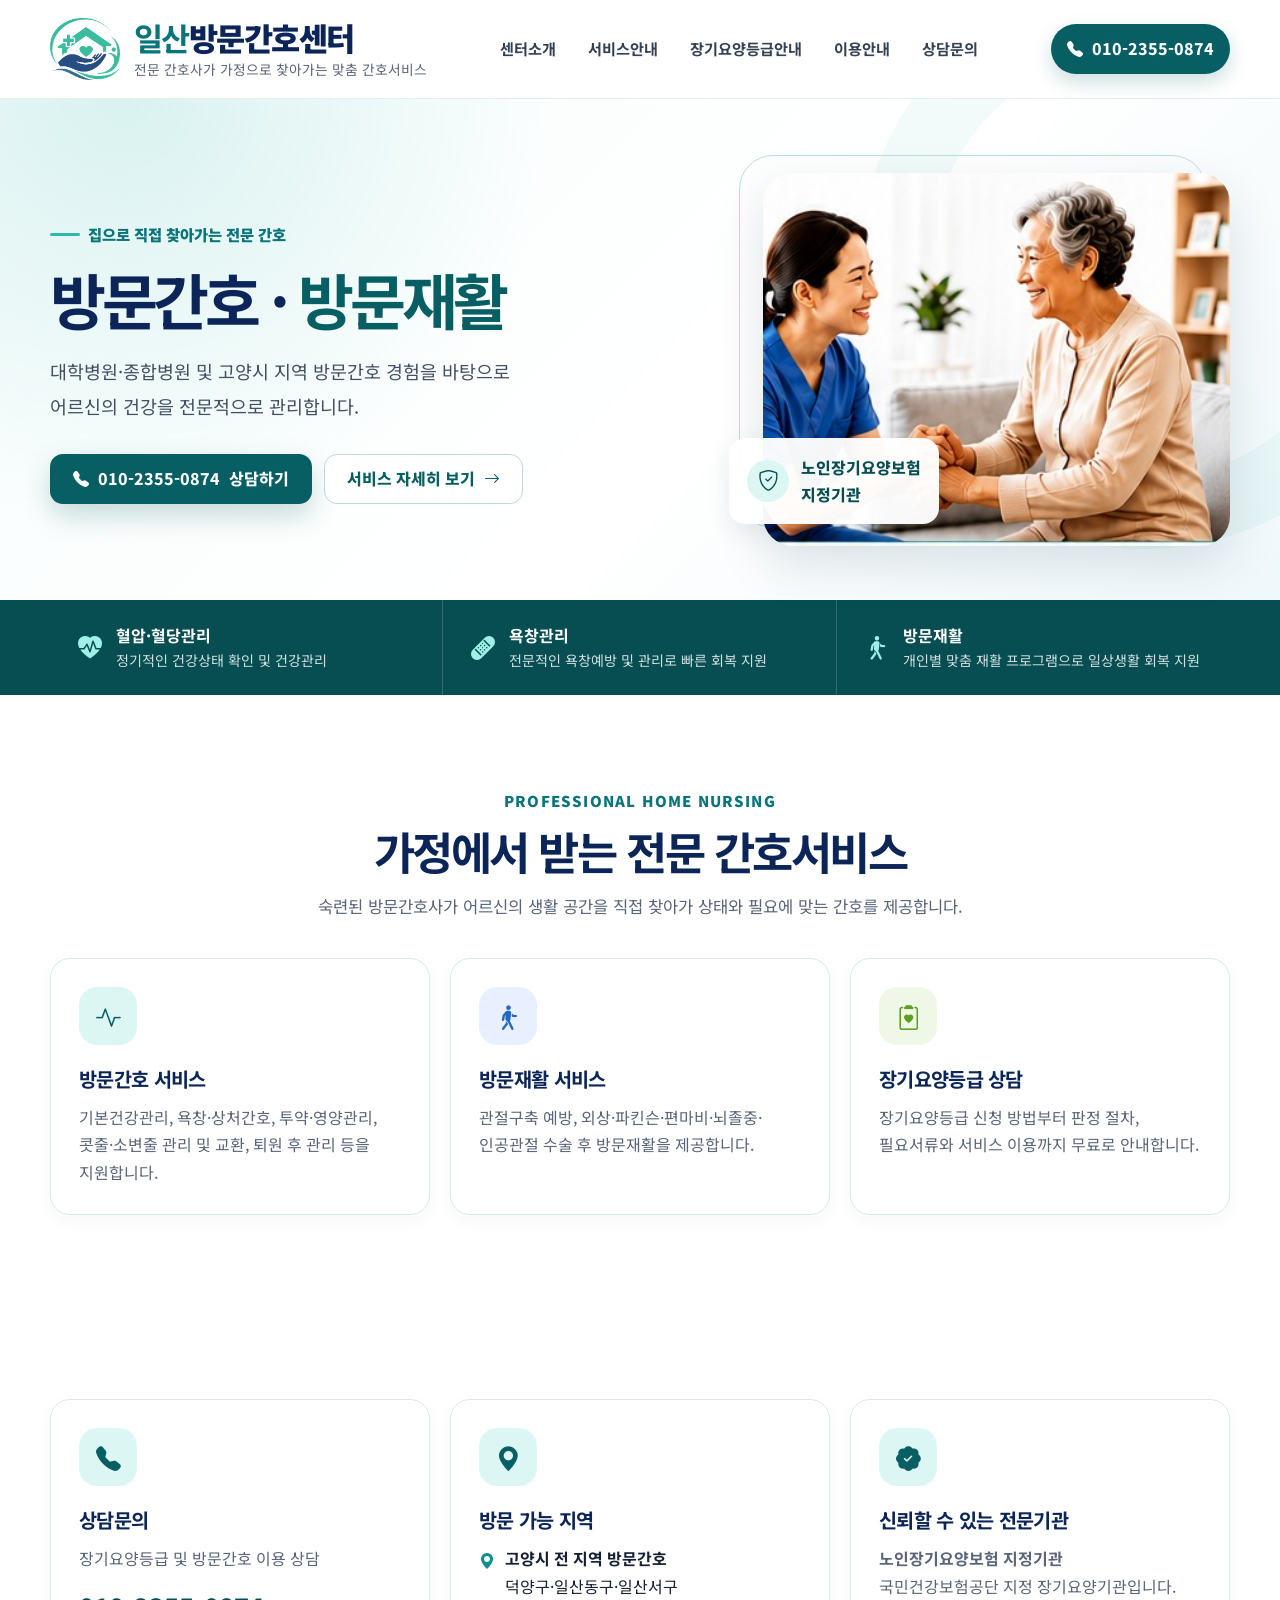
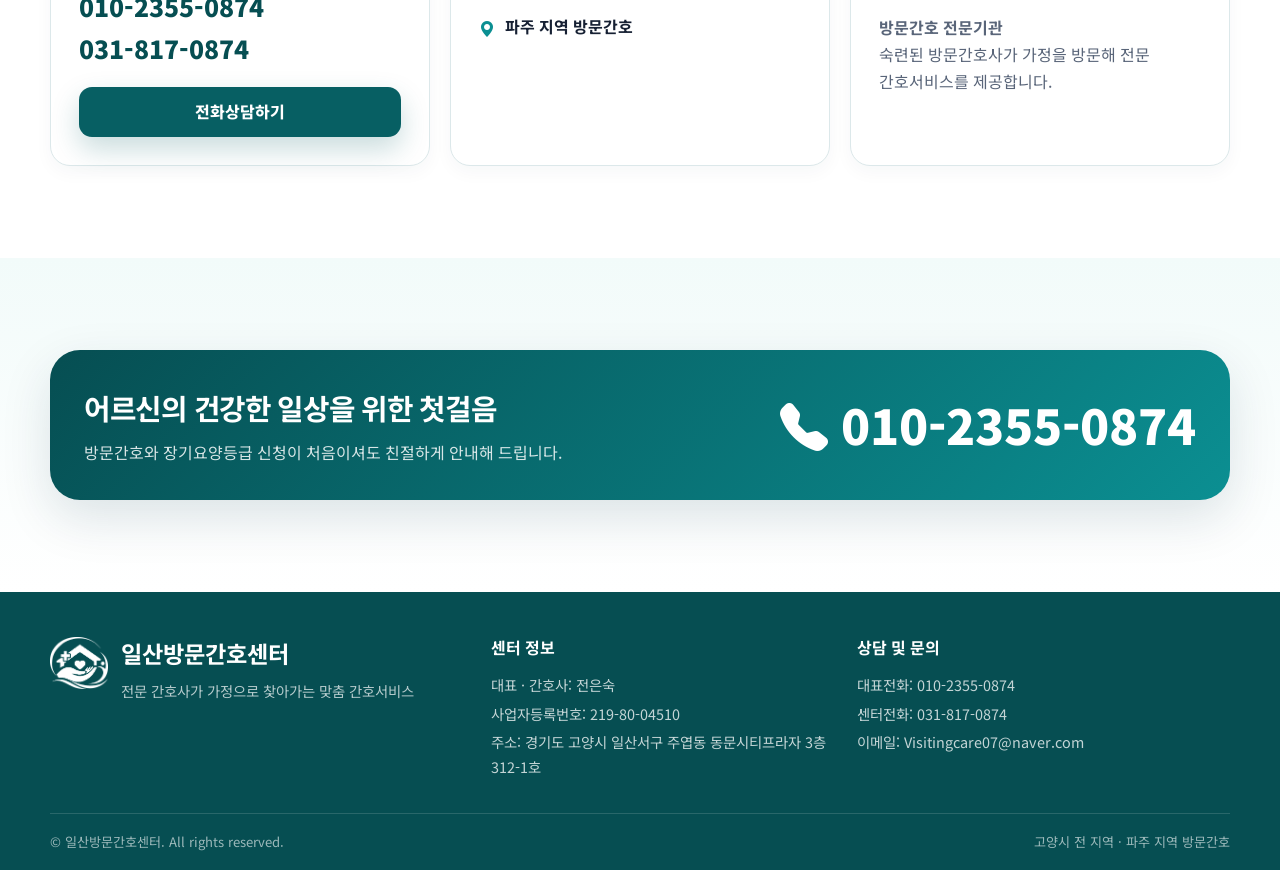
==== commit cd493c35: "Fix: '이런관리도 함께합니다' 섹션 삭제" ====
--- a/index.html
+++ b/index.html
@@ -55,20 +55,6 @@
       </div>
     </section>
 
-    <section class="section section-soft">
-      <div class="container">
-        <div class="section-head fade-up">
-          <span class="section-kicker">Care Coverage</span>
-          <h2 class="section-title">이런 관리도 함께합니다</h2>
-        </div>
-        <div class="check-pills fade-up">
-          <div class="check-pill"><i class="bi bi-check-circle-fill"></i>튜브(콧줄·소변줄) 관리 및 교환</div>
-          <div class="check-pill"><i class="bi bi-check-circle-fill"></i>요양병원 퇴원 후 건강관리</div>
-          <div class="check-pill"><i class="bi bi-check-circle-fill"></i>관절구축 예방 및 기능회복 관리</div>
-        </div>
-      </div>
-    </section>
-
     <section class="section">
       <div class="container">
         <div class="card-grid three">
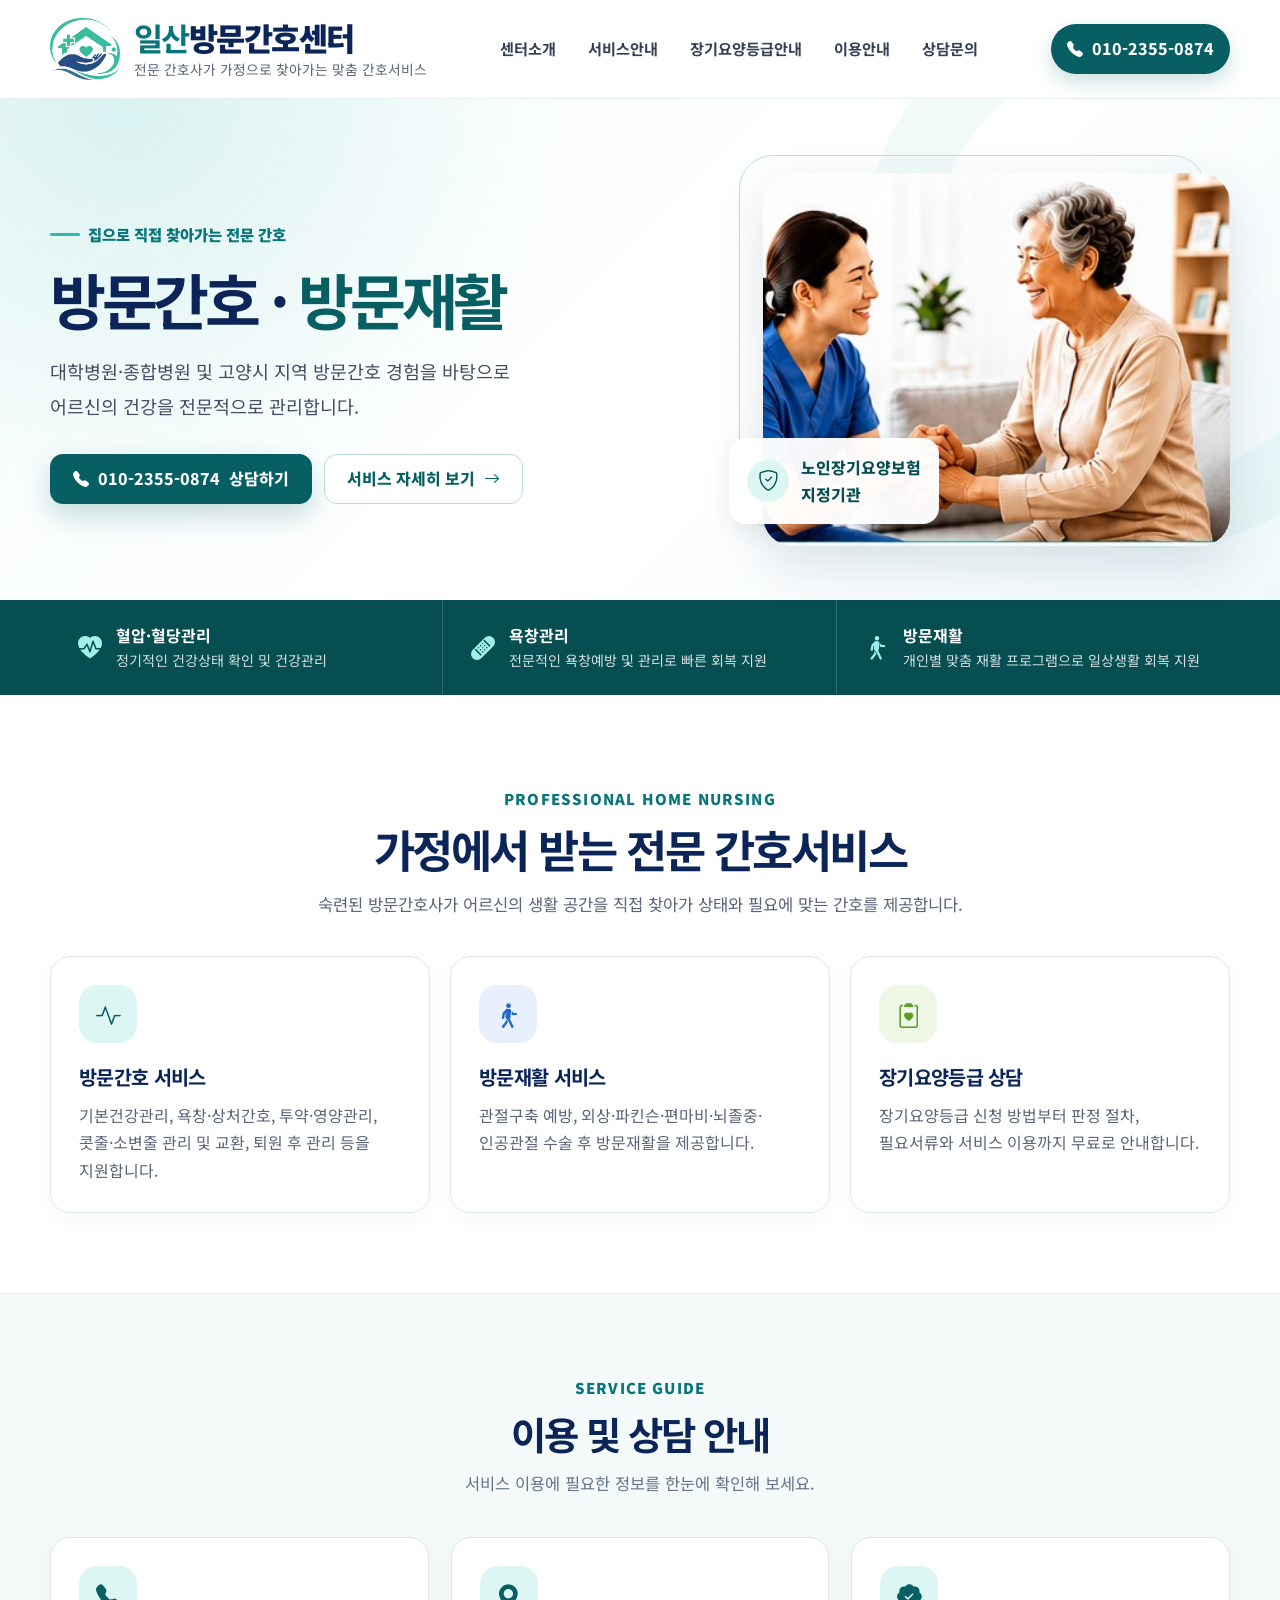
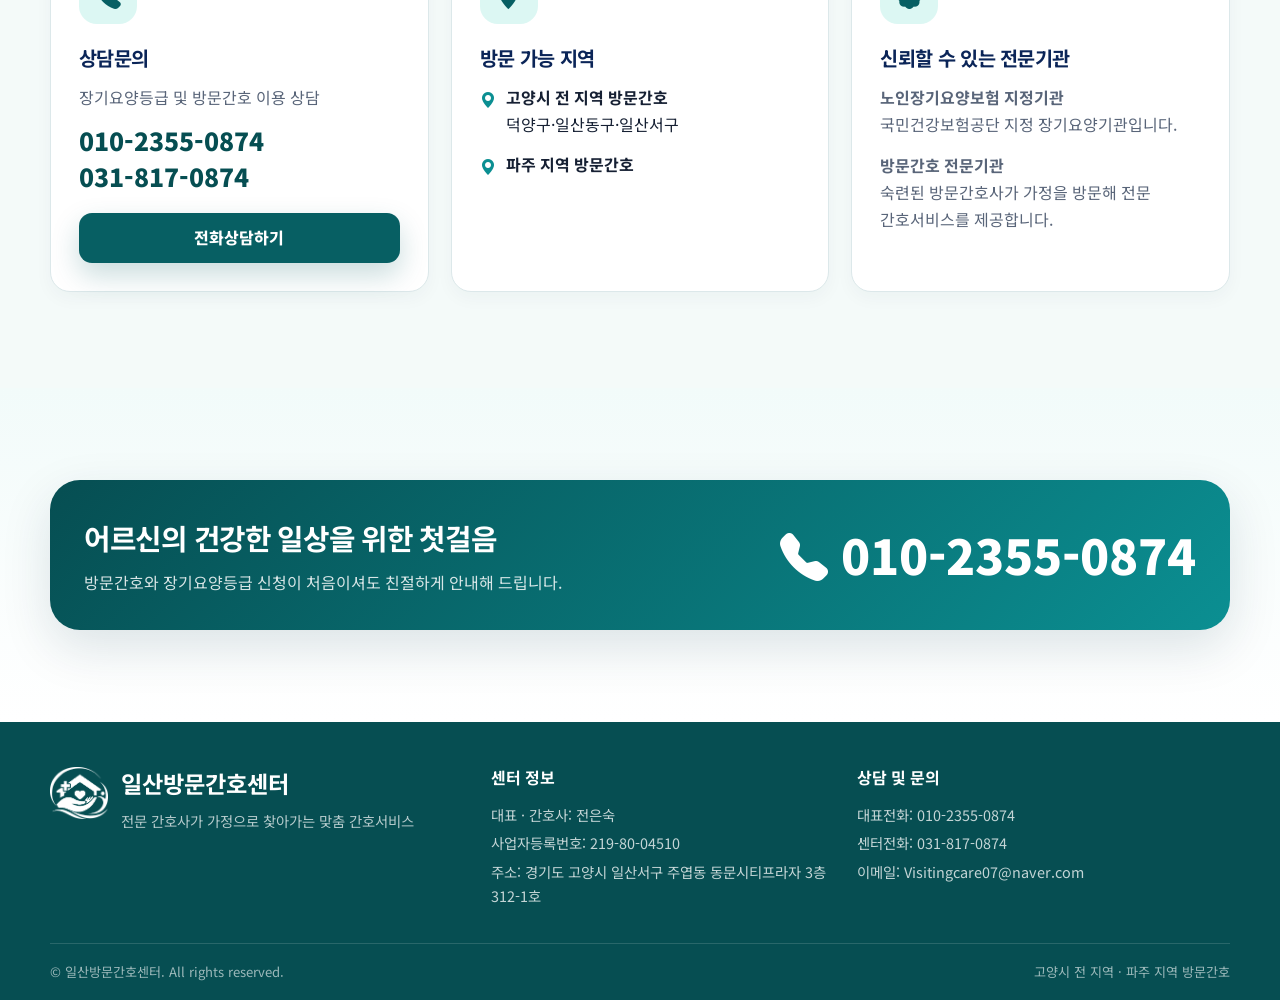
==== commit f4b2ed68: "Design: 메인 홈의 섹션을 나눠줌 이런 관리도 함께합니다 항목을 삭제하면서 남은 섹션의 배경이 모두 하얀색이라 분리감이 느껴지지 않는 문제 발생 > 하단 섹션에 다시 색상을 " ====
--- a/index.html
+++ b/index.html
@@ -40,7 +40,7 @@
       </div>
     </div>
 
-    <section class="section">
+    <section class="section service-section">
       <div class="container">
         <div class="section-head center fade-up">
           <span class="section-kicker">Professional Home Nursing</span>
@@ -55,12 +55,17 @@
       </div>
     </section>
 
-    <section class="section">
+    <section class="section quick-info-section">
       <div class="container">
+        <div class="quick-info-heading fade-up">
+          <span class="section-kicker">Service Guide</span>
+          <h2>이용 및 상담 안내</h2>
+          <p>서비스 이용에 필요한 정보를 한눈에 확인해 보세요.</p>
+        </div>
         <div class="card-grid three">
-          <article class="card fade-up"><div class="icon-bubble"><i class="bi bi-telephone-fill"></i></div><h3>상담문의</h3><p>장기요양등급 및 방문간호 이용 상담</p><p style="margin-top:12px;font-size:1.55rem;font-weight:900;color:var(--teal-950)" data-phone-list></p><a class="btn btn-primary" style="margin-top:18px;width:100%" href="tel:" data-phone-link="main">전화상담하기</a></article>
+          <article class="card fade-up"><div class="icon-bubble"><i class="bi bi-telephone-fill"></i></div><h3>상담문의</h3><p>장기요양등급 및 방문간호 이용 상담</p><p class="home-phone-list" data-phone-list></p><a class="btn btn-primary card-action" href="tel:" data-phone-link="main">전화상담하기</a></article>
           <article class="card fade-up"><div class="icon-bubble"><i class="bi bi-geo-alt-fill"></i></div><h3>방문 가능 지역</h3><ul class="check-list"><li><i class="bi bi-geo-alt-fill"></i><span><strong>고양시 전 지역 방문간호</strong><br>덕양구·일산동구·일산서구</span></li><li><i class="bi bi-geo-alt-fill"></i><span><strong>파주 지역 방문간호</strong></span></li></ul></article>
-          <article class="card fade-up"><div class="icon-bubble"><i class="bi bi-patch-check-fill"></i></div><h3>신뢰할 수 있는 전문기관</h3><p><strong>노인장기요양보험 지정기관</strong><br>국민건강보험공단 지정 장기요양기관입니다.</p><p style="margin-top:14px"><strong>방문간호 전문기관</strong><br>숙련된 방문간호사가 가정을 방문해 전문 간호서비스를 제공합니다.</p></article>
+          <article class="card fade-up"><div class="icon-bubble"><i class="bi bi-patch-check-fill"></i></div><h3>신뢰할 수 있는 전문기관</h3><p><strong>노인장기요양보험 지정기관</strong><br>국민건강보험공단 지정 장기요양기관입니다.</p><p class="trust-note"><strong>방문간호 전문기관</strong><br>숙련된 방문간호사가 가정을 방문해 전문 간호서비스를 제공합니다.</p></article>
         </div>
       </div>
     </section>
--- a/assets/css/styles.css
+++ b/assets/css/styles.css
@@ -14,8 +14,8 @@
 .site-nav{display:flex;align-items:center;gap:4px}.site-nav a{padding:12px 14px;border-radius:11px;color:#334155;font-size:.95rem;font-weight:700;transition:.2s ease}.site-nav a:hover,.site-nav a.active{background:var(--teal-50);color:var(--teal-900)}.header-call{display:inline-flex;align-items:center;gap:9px;padding:11px 16px;border-radius:999px;background:var(--teal-900);color:#fff;font-weight:800;box-shadow:0 8px 20px rgba(7,95,99,.2)}.menu-button{display:none;width:44px;height:44px;border:0;border-radius:12px;background:var(--teal-50);color:var(--teal-900);font-size:1.35rem}
 main{overflow:clip}.hero{position:relative;padding:74px 0 54px;background:radial-gradient(circle at 10% 0%,rgba(47,184,174,.16),transparent 34%),linear-gradient(135deg,#f8fdfd 0%,#fff 58%,#eff8fb 100%)}.hero::after{content:"";position:absolute;right:-150px;top:-120px;width:430px;height:430px;border-radius:50%;border:70px solid rgba(47,184,174,.06);pointer-events:none}.hero-grid{display:grid;grid-template-columns:1.18fr .82fr;align-items:center;gap:42px;position:relative;z-index:1}.eyebrow{display:inline-flex;align-items:center;gap:8px;color:var(--teal-800);font-weight:900;font-size:.96rem}.eyebrow::before{content:"";width:30px;height:3px;border-radius:999px;background:var(--teal-500)}.hero h1{margin:18px 0 20px;font-size:clamp(2.9rem,4.75vw,4.55rem);line-height:1.13;letter-spacing:-.07em;color:var(--navy);white-space:nowrap}.hero h1 em{color:var(--teal-900);font-style:normal}.hero p{margin:0;color:#435064;font-size:1.15rem;line-height:1.9}.hero-actions{margin-top:30px;display:flex;flex-wrap:wrap;gap:12px}.btn{display:inline-flex;align-items:center;justify-content:center;gap:9px;min-height:50px;padding:0 22px;border:1px solid transparent;border-radius:13px;font-weight:800;transition:.18s ease}.btn:hover{transform:translateY(-2px)}.btn-primary{background:var(--teal-900);color:#fff;box-shadow:0 12px 28px rgba(7,95,99,.22)}.btn-secondary{border-color:#bdd9dc;background:#fff;color:var(--teal-900)}.btn-light{background:#fff;color:var(--teal-950)}.hero-photo{position:relative}.hero-photo::before{content:"";position:absolute;inset:-18px 24px 18px -24px;border:1px solid #b9e1de;border-radius:34px}.hero-photo img{position:relative;width:100%;aspect-ratio:1.25/1;object-fit:cover;object-position:60% center;border-radius:30px;box-shadow:var(--shadow-md)}.hero-badge{position:absolute;left:-34px;bottom:22px;z-index:2;padding:16px 18px;border-radius:16px;background:rgba(255,255,255,.96);box-shadow:var(--shadow-sm);display:flex;align-items:center;gap:12px;font-weight:800;color:var(--teal-950)}.hero-badge i{width:42px;height:42px;display:grid;place-items:center;border-radius:50%;background:var(--teal-100);font-size:1.3rem}
 .quick-strip{background:var(--teal-950);color:#fff}.quick-strip-grid{display:grid;grid-template-columns:repeat(3,1fr)}.quick-item{padding:22px 28px;display:flex;align-items:center;gap:14px;border-right:1px solid rgba(255,255,255,.18)}.quick-item:last-child{border-right:0}.quick-item i{font-size:1.5rem;color:#9ff0e6}.quick-item strong{display:block}.quick-item span{display:block;opacity:.82;font-size:.88rem}
-.section{padding:92px 0}.section-soft{background:var(--soft)}.section-tint{background:linear-gradient(180deg,var(--teal-50),#fff)}.section-head{max-width:760px;margin-bottom:38px}.section-head.center{text-align:center;margin-left:auto;margin-right:auto}.section-kicker{color:var(--teal-800);font-size:.93rem;font-weight:900;letter-spacing:.08em;text-transform:uppercase}.section-title{margin:8px 0 13px;color:var(--navy);font-size:clamp(2rem,3.5vw,3rem);line-height:1.25;letter-spacing:-.055em}.section-desc{margin:0;color:var(--muted);font-size:1.04rem}
-.card-grid{display:grid;gap:20px}.card-grid.three{grid-template-columns:repeat(3,minmax(0,1fr))}.card-grid.four{grid-template-columns:repeat(4,minmax(0,1fr))}.card{background:#fff;border:1px solid var(--line);border-radius:var(--radius);padding:28px;box-shadow:0 6px 18px rgba(9,57,72,.04);transition:.2s ease}.card:hover{transform:translateY(-4px);box-shadow:var(--shadow-sm);border-color:#a7d8d5}.icon-bubble{width:58px;height:58px;border-radius:18px;display:grid;place-items:center;background:var(--teal-100);color:var(--teal-900);font-size:1.55rem}.card h3{margin:17px 0 9px;color:var(--navy);font-size:1.23rem;letter-spacing:-.035em}.card p{margin:0;color:var(--muted)}.service-preview{display:grid;grid-template-columns:repeat(3,1fr);gap:20px}.service-preview .card{min-height:250px}.service-preview .card:nth-child(2) .icon-bubble{background:#e8f0ff;color:var(--blue)}.service-preview .card:nth-child(3) .icon-bubble{background:#eff8e7;color:var(--green)}
+.section{padding:92px 0}.service-section{padding:90px 0 80px;background:#fff}.quick-info-section{padding:80px 0 96px;background:#f4faf9;border-top:1px solid #dcebea}.section-soft{background:var(--soft)}.section-tint{background:linear-gradient(180deg,var(--teal-50),#fff)}.section-head{max-width:760px;margin-bottom:38px}.section-head.center{text-align:center;margin-left:auto;margin-right:auto}.section-kicker{color:var(--teal-800);font-size:.93rem;font-weight:900;letter-spacing:.08em;text-transform:uppercase}.section-title{margin:8px 0 13px;color:var(--navy);font-size:clamp(2rem,3.5vw,3rem);line-height:1.25;letter-spacing:-.055em}.section-desc{margin:0;color:var(--muted);font-size:1.04rem}.quick-info-heading{margin:0 auto 40px;max-width:760px;text-align:center}.quick-info-heading h2{margin:8px 0 12px;color:var(--navy);font-size:clamp(1.8rem,3vw,2.4rem);line-height:1.25;letter-spacing:-.05em}.quick-info-heading p{margin:0;color:#65748a;font-size:1.03rem}
+.card-grid{display:grid;gap:22px}.card-grid.three{grid-template-columns:repeat(3,minmax(0,1fr))}.card-grid.four{grid-template-columns:repeat(4,minmax(0,1fr))}.card{background:#fff;border:1px solid var(--line);border-radius:var(--radius);padding:28px;box-shadow:0 6px 18px rgba(9,57,72,.04);transition:.2s ease}.card:hover{transform:translateY(-4px);box-shadow:var(--shadow-sm);border-color:#a7d8d5}.icon-bubble{width:58px;height:58px;border-radius:18px;display:grid;place-items:center;background:var(--teal-100);color:var(--teal-900);font-size:1.55rem}.card h3{margin:17px 0 9px;color:var(--navy);font-size:1.23rem;letter-spacing:-.035em}.card p{margin:0;color:var(--muted)}.home-phone-list{margin-top:12px!important;font-size:1.55rem;font-weight:900;color:var(--teal-950)!important;line-height:1.45}.card-action{width:100%;margin-top:18px}.trust-note{margin-top:14px!important}.service-preview{display:grid;grid-template-columns:repeat(3,1fr);gap:20px}.service-preview .card{min-height:250px}.service-preview .card:nth-child(2) .icon-bubble{background:#e8f0ff;color:var(--blue)}.service-preview .card:nth-child(3) .icon-bubble{background:#eff8e7;color:var(--green)}
 .check-list{margin:0;padding:0;list-style:none;display:grid;gap:13px}.check-list li{display:flex;gap:10px;align-items:flex-start}.check-list i{flex:0 0 auto;color:var(--teal-700);margin-top:2px}.check-pills{display:grid;grid-template-columns:repeat(3,1fr);gap:12px}.check-pill{display:flex;align-items:center;gap:10px;min-height:58px;padding:13px 17px;border:1px solid #d7e6e8;border-radius:13px;background:#fff;font-weight:700}.check-pill i{color:var(--teal-800)}
 .contact-cta{padding:34px;border-radius:var(--radius-lg);background:linear-gradient(135deg,var(--teal-950),var(--teal-700));color:#fff;display:grid;grid-template-columns:1fr auto;align-items:center;gap:28px;box-shadow:var(--shadow-md)}.contact-cta h2{margin:0 0 6px;font-size:1.8rem;letter-spacing:-.045em}.contact-cta p{margin:0;opacity:.84}.contact-cta .phone{font-size:clamp(1.9rem,4vw,3rem);font-weight:900}
 .page-hero{padding:70px 0 56px;background:linear-gradient(145deg,#f4fbfa,#fff 65%,#f1f6fb);border-bottom:1px solid #e7eff0}.page-hero-inner{display:grid;grid-template-columns:1.15fr .85fr;align-items:center;gap:50px}.page-hero h1{margin:13px 0 12px;color:var(--navy);font-size:clamp(2.45rem,4vw,4rem);letter-spacing:-.065em;line-height:1.2}.page-hero p{margin:0;color:var(--muted);font-size:1.08rem}.page-hero img{width:100%;height:300px;object-fit:cover;border-radius:26px;box-shadow:var(--shadow-sm)}.breadcrumb{display:flex;gap:8px;align-items:center;color:#728096;font-size:.9rem}.breadcrumb a{color:var(--teal-800);font-weight:700}
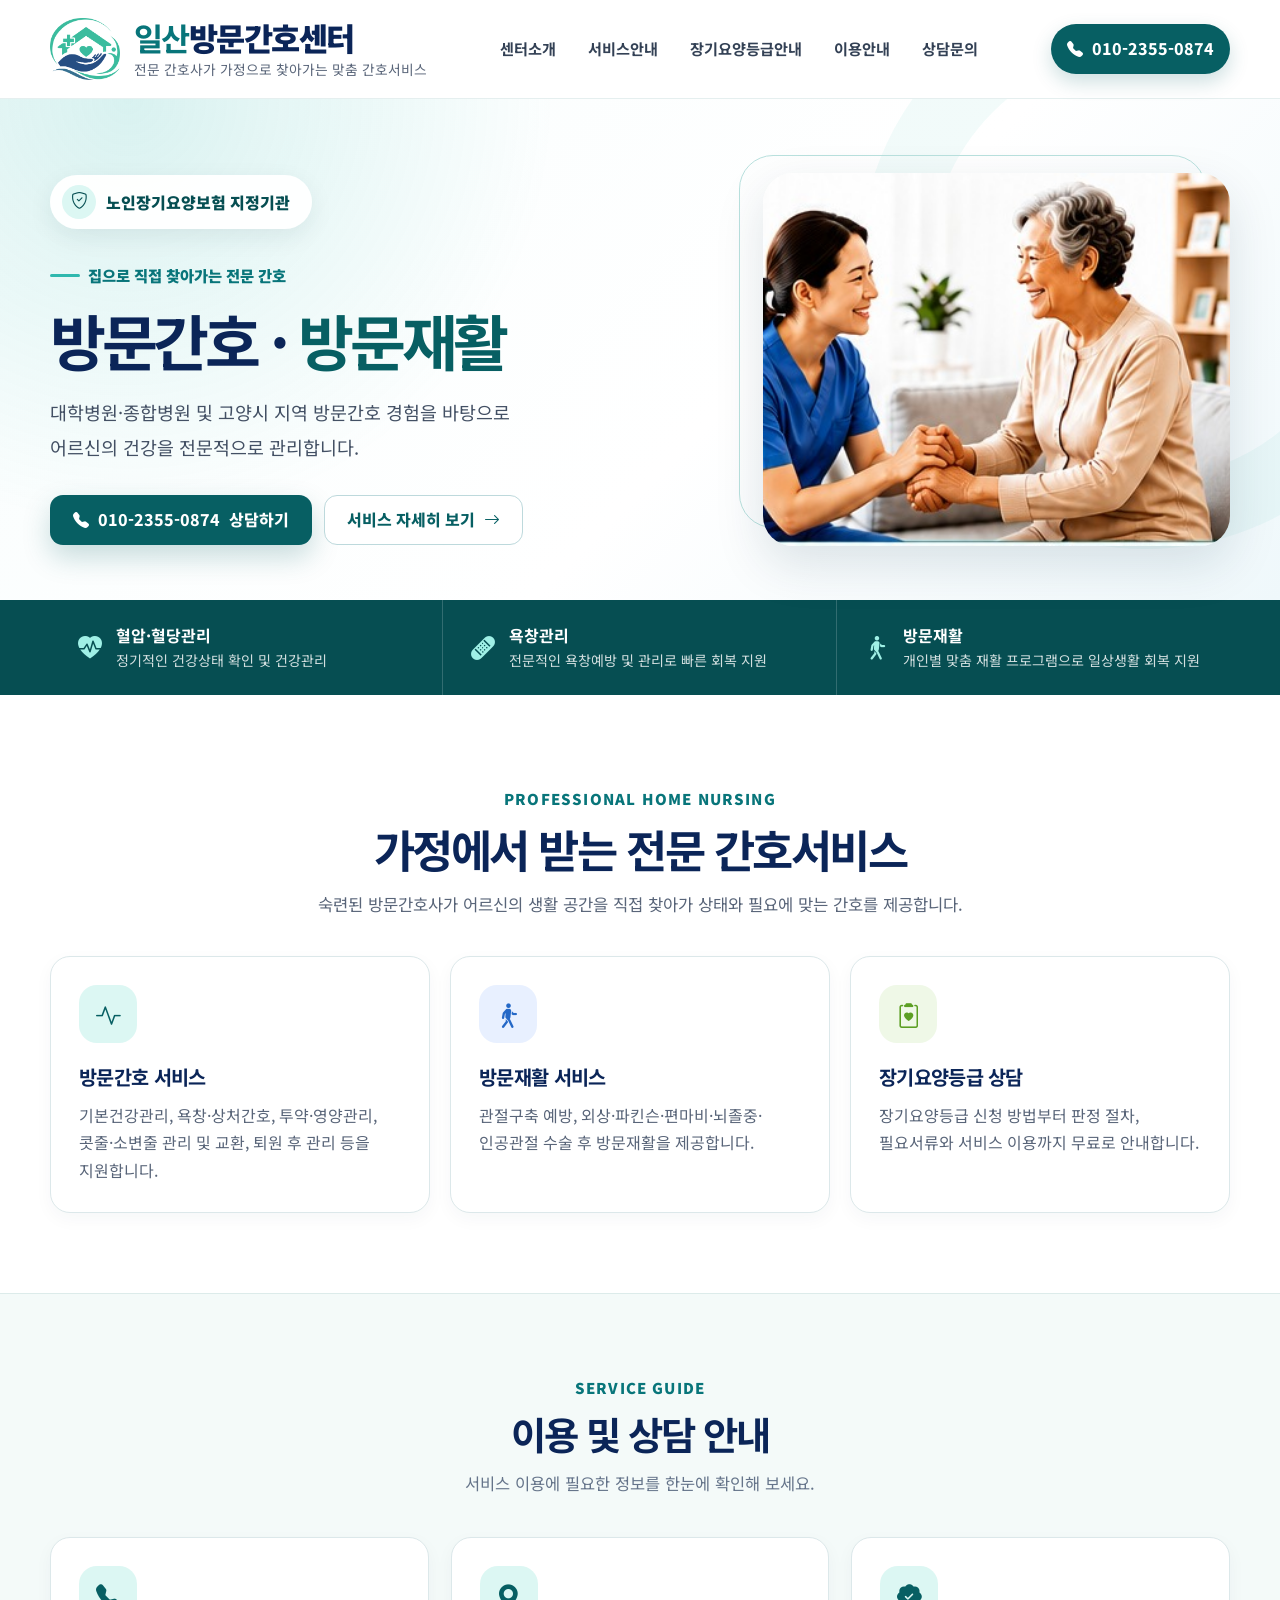
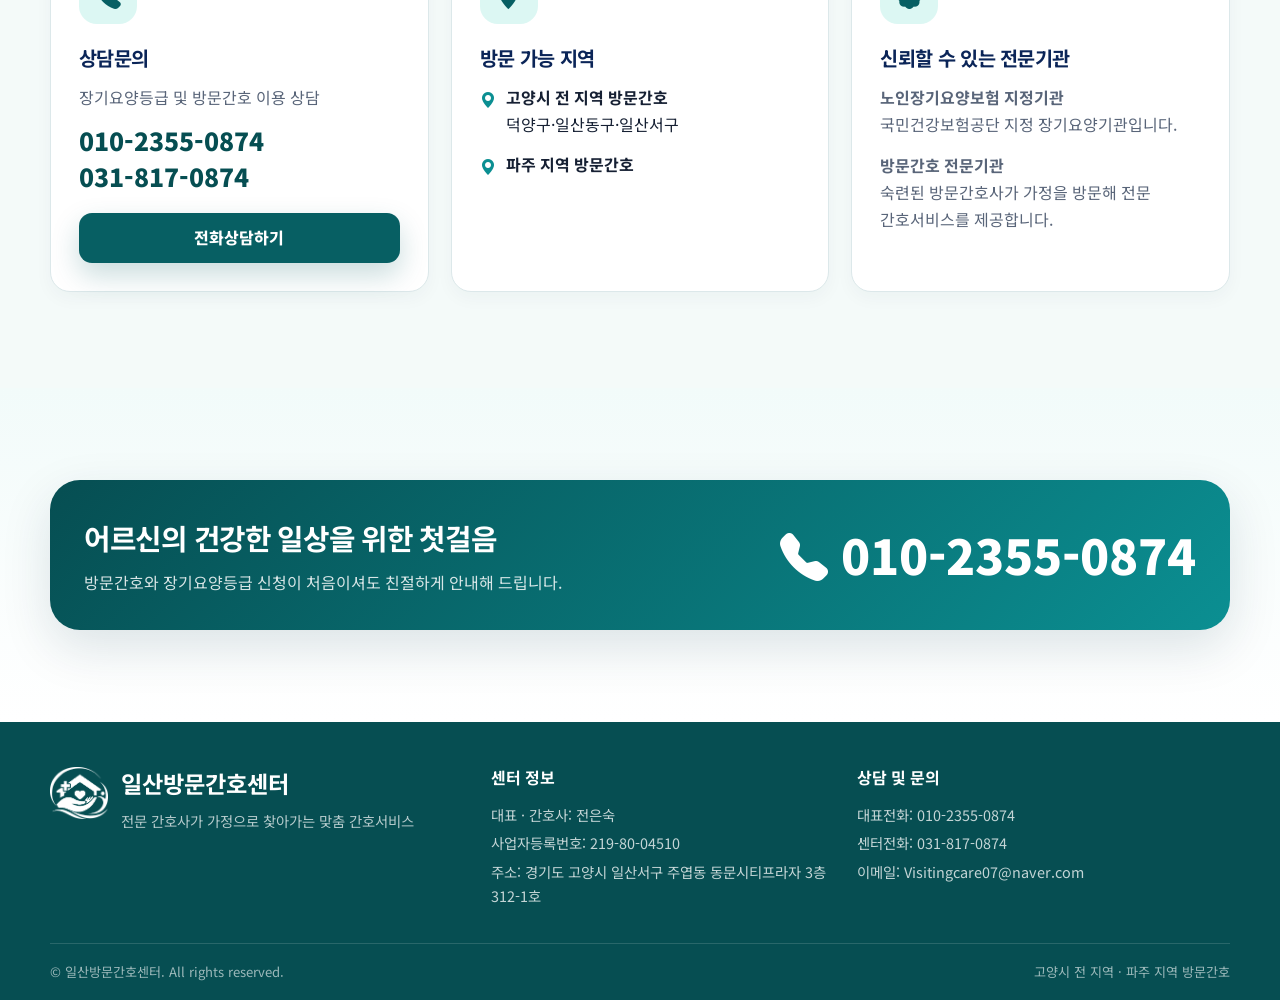
==== commit 1c32cda9: "Design: 노인장기요양보험 지정기관 배너 이동" ====
--- a/index.html
+++ b/index.html
@@ -17,6 +17,7 @@
     <section class="hero">
       <div class="container hero-grid">
         <div class="fade-up">
+          <div class="hero-badge"><i class="bi bi-shield-check"></i><span>노인장기요양보험 지정기관</span></div>
           <span class="eyebrow">집으로 직접 찾아가는 전문 간호</span>
           <h1>방문간호 · <em>방문재활</em></h1>
           <p>대학병원·종합병원 및 고양시 지역 방문간호 경험을 바탕으로<br>어르신의 건강을 전문적으로 관리합니다.</p>
@@ -27,7 +28,6 @@
         </div>
         <div class="hero-photo fade-up">
           <img src="assets/images/care-smile.jpg" alt="방문간호사가 어르신의 손을 잡고 대화하는 모습">
-          <div class="hero-badge"><i class="bi bi-shield-check"></i><span>노인장기요양보험<br>지정기관</span></div>
         </div>
       </div>
     </section>
--- a/assets/css/styles.css
+++ b/assets/css/styles.css
@@ -12,7 +12,7 @@
 .site-header{position:sticky;top:0;z-index:1000;background:rgba(255,255,255,.96);backdrop-filter:blur(14px);border-bottom:1px solid rgba(5,100,104,.1)}
 .header-inner{min-height:98px;display:flex;align-items:center;justify-content:space-between;gap:28px}.brand{display:inline-flex;align-items:center;gap:14px;min-width:max-content}.brand img{width:70px;height:70px;object-fit:contain}.brand-copy{display:flex;flex-direction:column;line-height:1.05}.brand-title{font-size:1.98rem;font-weight:900;letter-spacing:-.05em;color:var(--navy)}.brand-title strong{color:var(--teal-800)}.brand-sub{margin-top:8px;font-size:.86rem;color:var(--muted)}
 .site-nav{display:flex;align-items:center;gap:4px}.site-nav a{padding:12px 14px;border-radius:11px;color:#334155;font-size:.95rem;font-weight:700;transition:.2s ease}.site-nav a:hover,.site-nav a.active{background:var(--teal-50);color:var(--teal-900)}.header-call{display:inline-flex;align-items:center;gap:9px;padding:11px 16px;border-radius:999px;background:var(--teal-900);color:#fff;font-weight:800;box-shadow:0 8px 20px rgba(7,95,99,.2)}.menu-button{display:none;width:44px;height:44px;border:0;border-radius:12px;background:var(--teal-50);color:var(--teal-900);font-size:1.35rem}
-main{overflow:clip}.hero{position:relative;padding:74px 0 54px;background:radial-gradient(circle at 10% 0%,rgba(47,184,174,.16),transparent 34%),linear-gradient(135deg,#f8fdfd 0%,#fff 58%,#eff8fb 100%)}.hero::after{content:"";position:absolute;right:-150px;top:-120px;width:430px;height:430px;border-radius:50%;border:70px solid rgba(47,184,174,.06);pointer-events:none}.hero-grid{display:grid;grid-template-columns:1.18fr .82fr;align-items:center;gap:42px;position:relative;z-index:1}.eyebrow{display:inline-flex;align-items:center;gap:8px;color:var(--teal-800);font-weight:900;font-size:.96rem}.eyebrow::before{content:"";width:30px;height:3px;border-radius:999px;background:var(--teal-500)}.hero h1{margin:18px 0 20px;font-size:clamp(2.9rem,4.75vw,4.55rem);line-height:1.13;letter-spacing:-.07em;color:var(--navy);white-space:nowrap}.hero h1 em{color:var(--teal-900);font-style:normal}.hero p{margin:0;color:#435064;font-size:1.15rem;line-height:1.9}.hero-actions{margin-top:30px;display:flex;flex-wrap:wrap;gap:12px}.btn{display:inline-flex;align-items:center;justify-content:center;gap:9px;min-height:50px;padding:0 22px;border:1px solid transparent;border-radius:13px;font-weight:800;transition:.18s ease}.btn:hover{transform:translateY(-2px)}.btn-primary{background:var(--teal-900);color:#fff;box-shadow:0 12px 28px rgba(7,95,99,.22)}.btn-secondary{border-color:#bdd9dc;background:#fff;color:var(--teal-900)}.btn-light{background:#fff;color:var(--teal-950)}.hero-photo{position:relative}.hero-photo::before{content:"";position:absolute;inset:-18px 24px 18px -24px;border:1px solid #b9e1de;border-radius:34px}.hero-photo img{position:relative;width:100%;aspect-ratio:1.25/1;object-fit:cover;object-position:60% center;border-radius:30px;box-shadow:var(--shadow-md)}.hero-badge{position:absolute;left:-34px;bottom:22px;z-index:2;padding:16px 18px;border-radius:16px;background:rgba(255,255,255,.96);box-shadow:var(--shadow-sm);display:flex;align-items:center;gap:12px;font-weight:800;color:var(--teal-950)}.hero-badge i{width:42px;height:42px;display:grid;place-items:center;border-radius:50%;background:var(--teal-100);font-size:1.3rem}
+main{overflow:clip}.hero{position:relative;padding:74px 0 54px;background:radial-gradient(circle at 10% 0%,rgba(47,184,174,.16),transparent 34%),linear-gradient(135deg,#f8fdfd 0%,#fff 58%,#eff8fb 100%)}.hero::after{content:"";position:absolute;right:-150px;top:-120px;width:430px;height:430px;border-radius:50%;border:70px solid rgba(47,184,174,.06);pointer-events:none}.hero-grid{display:grid;grid-template-columns:1.18fr .82fr;align-items:center;gap:42px;position:relative;z-index:1}.eyebrow{display:inline-flex;align-items:center;gap:8px;color:var(--teal-800);font-weight:900;font-size:.96rem}.eyebrow::before{content:"";width:30px;height:3px;border-radius:999px;background:var(--teal-500)}.hero h1{margin:18px 0 20px;font-size:clamp(2.9rem,4.75vw,4.55rem);line-height:1.13;letter-spacing:-.07em;color:var(--navy);white-space:nowrap}.hero h1 em{color:var(--teal-900);font-style:normal}.hero p{margin:0;color:#435064;font-size:1.15rem;line-height:1.9}.hero-actions{margin-top:30px;display:flex;flex-wrap:wrap;gap:12px}.btn{display:inline-flex;align-items:center;justify-content:center;gap:9px;min-height:50px;padding:0 22px;border:1px solid transparent;border-radius:13px;font-weight:800;transition:.18s ease}.btn:hover{transform:translateY(-2px)}.btn-primary{background:var(--teal-900);color:#fff;box-shadow:0 12px 28px rgba(7,95,99,.22)}.btn-secondary{border-color:#bdd9dc;background:#fff;color:var(--teal-900)}.btn-light{background:#fff;color:var(--teal-950)}.hero-photo{position:relative}.hero-photo::before{content:"";position:absolute;inset:-18px 24px 18px -24px;border:1px solid #b9e1de;border-radius:34px}.hero-photo img{position:relative;width:100%;aspect-ratio:1.25/1;object-fit:cover;object-position:60% center;border-radius:30px;box-shadow:var(--shadow-md)}.hero-badge{display:flex;align-items:center;gap:10px;width:fit-content;margin:0 0 28px;padding:10px 22px 10px 12px;border-radius:999px;background:rgba(255,255,255,.96);box-shadow:var(--shadow-sm);font-weight:900;color:var(--teal-950);white-space:nowrap}.hero-badge i{width:34px;height:34px;display:grid;place-items:center;border-radius:50%;background:var(--teal-100);font-size:1.05rem}.hero-badge span{line-height:1}
 .quick-strip{background:var(--teal-950);color:#fff}.quick-strip-grid{display:grid;grid-template-columns:repeat(3,1fr)}.quick-item{padding:22px 28px;display:flex;align-items:center;gap:14px;border-right:1px solid rgba(255,255,255,.18)}.quick-item:last-child{border-right:0}.quick-item i{font-size:1.5rem;color:#9ff0e6}.quick-item strong{display:block}.quick-item span{display:block;opacity:.82;font-size:.88rem}
 .section{padding:92px 0}.service-section{padding:90px 0 80px;background:#fff}.quick-info-section{padding:80px 0 96px;background:#f4faf9;border-top:1px solid #dcebea}.section-soft{background:var(--soft)}.section-tint{background:linear-gradient(180deg,var(--teal-50),#fff)}.section-head{max-width:760px;margin-bottom:38px}.section-head.center{text-align:center;margin-left:auto;margin-right:auto}.section-kicker{color:var(--teal-800);font-size:.93rem;font-weight:900;letter-spacing:.08em;text-transform:uppercase}.section-title{margin:8px 0 13px;color:var(--navy);font-size:clamp(2rem,3.5vw,3rem);line-height:1.25;letter-spacing:-.055em}.section-desc{margin:0;color:var(--muted);font-size:1.04rem}.quick-info-heading{margin:0 auto 40px;max-width:760px;text-align:center}.quick-info-heading h2{margin:8px 0 12px;color:var(--navy);font-size:clamp(1.8rem,3vw,2.4rem);line-height:1.25;letter-spacing:-.05em}.quick-info-heading p{margin:0;color:#65748a;font-size:1.03rem}
 .card-grid{display:grid;gap:22px}.card-grid.three{grid-template-columns:repeat(3,minmax(0,1fr))}.card-grid.four{grid-template-columns:repeat(4,minmax(0,1fr))}.card{background:#fff;border:1px solid var(--line);border-radius:var(--radius);padding:28px;box-shadow:0 6px 18px rgba(9,57,72,.04);transition:.2s ease}.card:hover{transform:translateY(-4px);box-shadow:var(--shadow-sm);border-color:#a7d8d5}.icon-bubble{width:58px;height:58px;border-radius:18px;display:grid;place-items:center;background:var(--teal-100);color:var(--teal-900);font-size:1.55rem}.card h3{margin:17px 0 9px;color:var(--navy);font-size:1.23rem;letter-spacing:-.035em}.card p{margin:0;color:var(--muted)}.home-phone-list{margin-top:12px!important;font-size:1.55rem;font-weight:900;color:var(--teal-950)!important;line-height:1.45}.card-action{width:100%;margin-top:18px}.trust-note{margin-top:14px!important}.service-preview{display:grid;grid-template-columns:repeat(3,1fr);gap:20px}.service-preview .card{min-height:250px}.service-preview .card:nth-child(2) .icon-bubble{background:#e8f0ff;color:var(--blue)}.service-preview .card:nth-child(3) .icon-bubble{background:#eff8e7;color:var(--green)}
@@ -28,5 +28,5 @@
 .faq-list{display:grid;gap:12px}.faq-item{border:1px solid #d8e6e8;border-radius:16px;overflow:hidden;background:#fff}.faq-question{width:100%;border:0;background:#fff;text-align:left;padding:19px 22px;display:flex;align-items:center;justify-content:space-between;gap:14px;color:var(--teal-950);font-weight:900}.faq-question span{display:flex;align-items:center;gap:10px}.faq-question span::before{content:"Q.";color:var(--teal-700)}.faq-question i{transition:transform .2s ease}.faq-answer{display:none;padding:0 22px 20px 57px;color:#465468}.faq-item.open .faq-answer{display:block}.faq-item.open .faq-question i{transform:rotate(180deg)}
 .site-footer{background:var(--teal-950);color:#fff}.footer-main{padding:42px 0 30px;display:grid;grid-template-columns:1.1fr .9fr 1fr;gap:30px}.footer-brand{display:flex;gap:13px}.footer-brand img{width:58px;height:58px;object-fit:contain;filter:brightness(0) invert(1)}.footer-brand h2{margin:0 0 6px;font-size:1.45rem}.footer-brand p{margin:0;color:rgba(255,255,255,.7);font-size:.9rem}.footer-col h3{margin:0 0 12px;font-size:1rem}.footer-col p{margin:4px 0;color:rgba(255,255,255,.76);font-size:.9rem}.footer-bottom{border-top:1px solid rgba(255,255,255,.14);padding:17px 0;color:rgba(255,255,255,.6);font-size:.82rem;display:flex;justify-content:space-between;gap:20px}.mobile-call-bar{display:none}.fade-up{opacity:1;transform:none}.fade-up.visible{opacity:1;transform:none}
 @media(max-width:1080px){.site-nav a{padding:10px 9px;font-size:.88rem}.header-call{display:none}.card-grid.four{grid-template-columns:repeat(2,1fr)}.icon-service-grid{grid-template-columns:repeat(3,1fr)}.guide-grid{grid-template-columns:1fr}.guide-column{min-height:0}.steps{grid-template-columns:repeat(3,1fr)}.step::after{display:none}}
-@media(max-width:860px){.container{width:min(calc(100% - 28px),var(--container))}.header-inner{min-height:84px}.brand img{width:56px;height:56px}.brand-title{font-size:1.62rem}.brand-sub{display:none}.menu-button{display:grid;place-items:center}.site-nav{position:fixed;left:0;right:0;top:84px;bottom:0;display:none;flex-direction:column;align-items:stretch;gap:6px;padding:20px 18px;background:#fff;overflow-y:auto}.site-nav.open{display:flex}.site-nav a{padding:14px 16px;font-size:1rem}.hero{padding-top:50px}.hero h1{white-space:normal}.hero-grid,.page-hero-inner,.split,.split.reverse,.contact-layout,.location-grid,.consult-panel,.cost-summary{grid-template-columns:1fr}.hero-photo{margin-top:4px}.hero-badge{left:12px}.quick-strip-grid{grid-template-columns:1fr}.quick-item{border-right:0;border-bottom:1px solid rgba(255,255,255,.15)}.quick-item:last-child{border-bottom:0}.section{padding:70px 0}.card-grid.three,.service-preview,.photo-grid{grid-template-columns:1fr}.check-pills{grid-template-columns:1fr 1fr}.contact-cta{grid-template-columns:1fr}.page-hero img{height:260px}.mission-grid{grid-template-columns:1fr}.icon-service-grid{grid-template-columns:repeat(2,1fr)}.grade-row{grid-template-columns:repeat(3,1fr);gap:22px 12px}.eligibility-grid{grid-template-columns:1fr}.steps{grid-template-columns:1fr 1fr}.footer-main{grid-template-columns:1fr}.footer-bottom{flex-direction:column}.mobile-call-bar{position:fixed;left:12px;right:12px;bottom:12px;z-index:999;display:grid;grid-template-columns:1fr 1fr;gap:8px;padding:8px;border-radius:16px;background:rgba(255,255,255,.94);backdrop-filter:blur(12px);box-shadow:0 14px 40px rgba(0,0,0,.18)}.mobile-call-bar a{min-height:48px;display:flex;justify-content:center;align-items:center;gap:8px;border-radius:11px;font-weight:900}.mobile-call-bar a:first-child{background:var(--teal-900);color:#fff}.mobile-call-bar a:last-child{background:var(--teal-50);color:var(--teal-950)}body{padding-bottom:78px}}
-@media(max-width:560px){.brand-title{font-size:1.44rem}.hero h1{font-size:2.65rem}.hero p{font-size:1rem}.hero-actions .btn{width:100%}.hero-photo::before{inset:-10px 10px 10px -10px}.hero-badge{position:relative;left:auto;bottom:auto;margin-top:-24px;width:calc(100% - 24px);margin-left:auto;margin-right:auto}.check-pills,.recommend-grid,.form-grid,.consult-list{grid-template-columns:1fr}.card-grid.four{grid-template-columns:1fr}.icon-service-grid{grid-template-columns:1fr 1fr;gap:10px}.icon-service{padding:16px 8px;font-size:.9rem}.steps{grid-template-columns:1fr}.grade-row{grid-template-columns:repeat(2,1fr)}.cost-row{grid-template-columns:1fr;gap:7px}.contact-cta{padding:26px}.contact-cta .phone{font-size:1.8rem}.service-group-header,.service-group-body{padding:22px 18px}.service-group h2{font-size:1.45rem}.region-list div{grid-template-columns:1fr;gap:2px}.faq-answer{padding-left:22px}}
+@media(max-width:860px){.container{width:min(calc(100% - 28px),var(--container))}.header-inner{min-height:84px}.brand img{width:56px;height:56px}.brand-title{font-size:1.62rem}.brand-sub{display:none}.menu-button{display:grid;place-items:center}.site-nav{position:fixed;left:0;right:0;top:84px;bottom:0;display:none;flex-direction:column;align-items:stretch;gap:6px;padding:20px 18px;background:#fff;overflow-y:auto}.site-nav.open{display:flex}.site-nav a{padding:14px 16px;font-size:1rem}.hero{padding-top:50px}.hero h1{white-space:normal}.hero-grid,.page-hero-inner,.split,.split.reverse,.contact-layout,.location-grid,.consult-panel,.cost-summary{grid-template-columns:1fr}.hero-photo{margin-top:4px}.quick-strip-grid{grid-template-columns:1fr}.quick-item{border-right:0;border-bottom:1px solid rgba(255,255,255,.15)}.quick-item:last-child{border-bottom:0}.section{padding:70px 0}.card-grid.three,.service-preview,.photo-grid{grid-template-columns:1fr}.check-pills{grid-template-columns:1fr 1fr}.contact-cta{grid-template-columns:1fr}.page-hero img{height:260px}.mission-grid{grid-template-columns:1fr}.icon-service-grid{grid-template-columns:repeat(2,1fr)}.grade-row{grid-template-columns:repeat(3,1fr);gap:22px 12px}.eligibility-grid{grid-template-columns:1fr}.steps{grid-template-columns:1fr 1fr}.footer-main{grid-template-columns:1fr}.footer-bottom{flex-direction:column}.mobile-call-bar{position:fixed;left:12px;right:12px;bottom:12px;z-index:999;display:grid;grid-template-columns:1fr 1fr;gap:8px;padding:8px;border-radius:16px;background:rgba(255,255,255,.94);backdrop-filter:blur(12px);box-shadow:0 14px 40px rgba(0,0,0,.18)}.mobile-call-bar a{min-height:48px;display:flex;justify-content:center;align-items:center;gap:8px;border-radius:11px;font-weight:900}.mobile-call-bar a:first-child{background:var(--teal-900);color:#fff}.mobile-call-bar a:last-child{background:var(--teal-50);color:var(--teal-950)}body{padding-bottom:78px}}
+@media(max-width:560px){.brand-title{font-size:1.44rem}.hero h1{font-size:2.65rem}.hero p{font-size:1rem}.hero-actions .btn{width:100%}.hero-photo::before{inset:-10px 10px 10px -10px}.hero-badge{margin-bottom:22px;padding:9px 16px 9px 10px;font-size:.92rem}.hero-badge i{width:30px;height:30px;font-size:.95rem}.check-pills,.recommend-grid,.form-grid,.consult-list{grid-template-columns:1fr}.card-grid.four{grid-template-columns:1fr}.icon-service-grid{grid-template-columns:1fr 1fr;gap:10px}.icon-service{padding:16px 8px;font-size:.9rem}.steps{grid-template-columns:1fr}.grade-row{grid-template-columns:repeat(2,1fr)}.cost-row{grid-template-columns:1fr;gap:7px}.contact-cta{padding:26px}.contact-cta .phone{font-size:1.8rem}.service-group-header,.service-group-body{padding:22px 18px}.service-group h2{font-size:1.45rem}.region-list div{grid-template-columns:1fr;gap:2px}.faq-answer{padding-left:22px}}
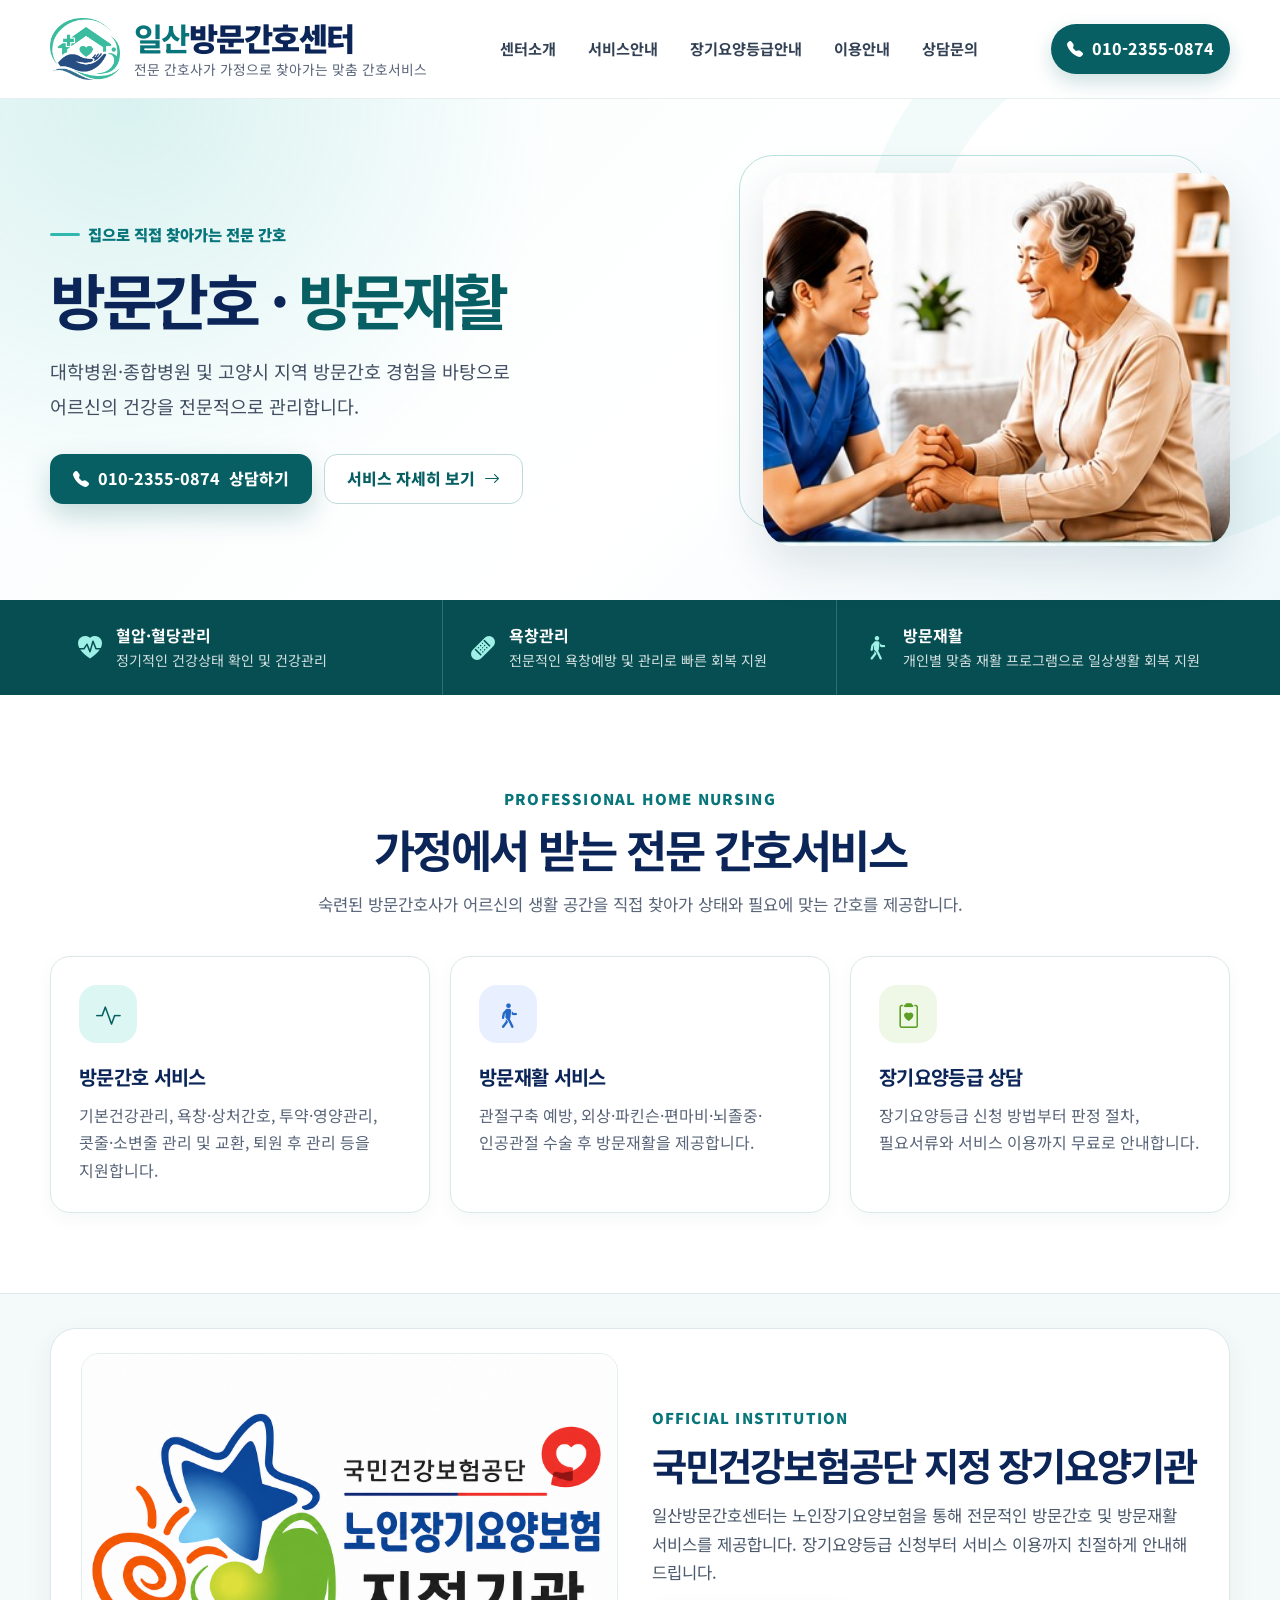
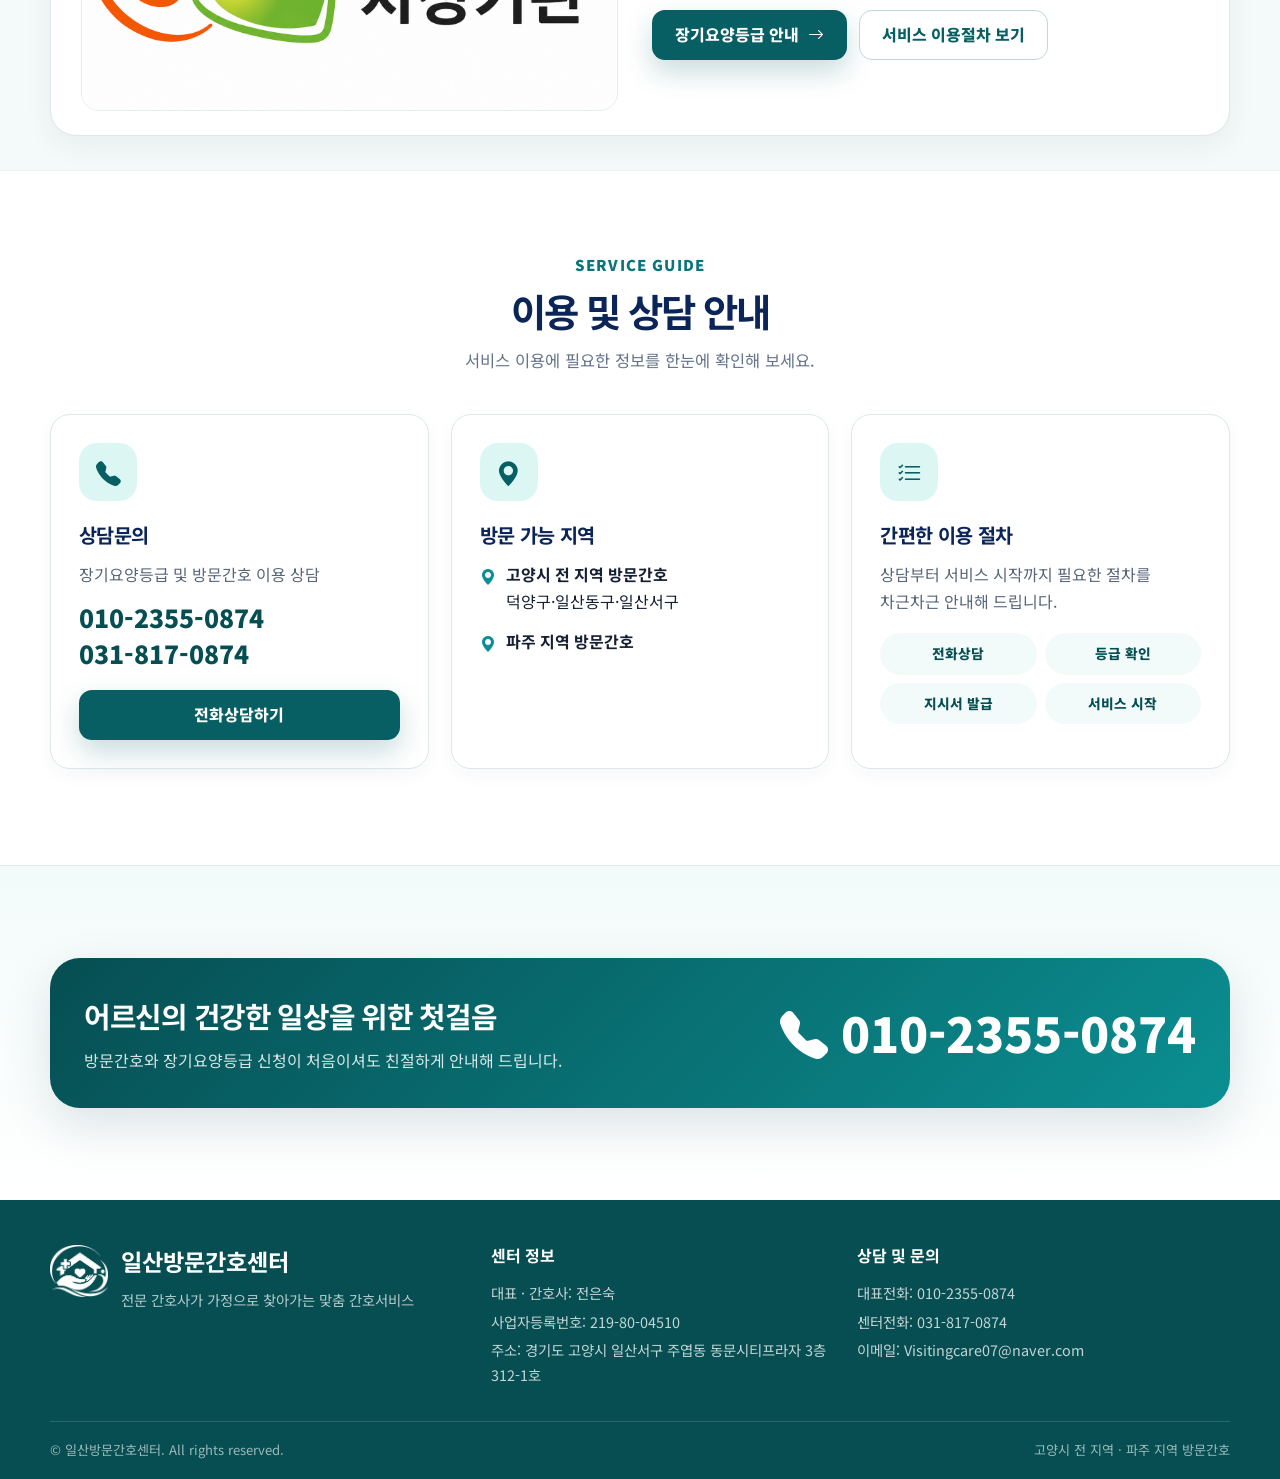
==== commit 7b402e43: "Design: 국민건강보험공단 지정 장기요양기관 섹션 추가 메인 홈에 국민건강보험공단 지정 장기요양기관 섹션을 추가" ====
--- a/index.html
+++ b/index.html
@@ -17,7 +17,6 @@
     <section class="hero">
       <div class="container hero-grid">
         <div class="fade-up">
-          <div class="hero-badge"><i class="bi bi-shield-check"></i><span>노인장기요양보험 지정기관</span></div>
           <span class="eyebrow">집으로 직접 찾아가는 전문 간호</span>
           <h1>방문간호 · <em>방문재활</em></h1>
           <p>대학병원·종합병원 및 고양시 지역 방문간호 경험을 바탕으로<br>어르신의 건강을 전문적으로 관리합니다.</p>
@@ -55,6 +54,23 @@
       </div>
     </section>
 
+    <section class="official-section">
+      <div class="container">
+        <div class="official-panel fade-up">
+          <div class="official-image"><img src="assets/images/long-term-care-certified.png" alt="국민건강보험공단 노인장기요양보험 지정기관"></div>
+          <div class="official-copy">
+            <span class="section-kicker">Official Institution</span>
+            <h2>국민건강보험공단 지정 장기요양기관</h2>
+            <p>일산방문간호센터는 노인장기요양보험을 통해 전문적인 방문간호 및 방문재활 서비스를 제공합니다. 장기요양등급 신청부터 서비스 이용까지 친절하게 안내해 드립니다.</p>
+            <div class="official-actions">
+              <a class="btn btn-primary" href="long-term-care.html">장기요양등급 안내 <i class="bi bi-arrow-right"></i></a>
+              <a class="btn btn-secondary" href="guide.html">서비스 이용절차 보기</a>
+            </div>
+          </div>
+        </div>
+      </div>
+    </section>
+
     <section class="section quick-info-section">
       <div class="container">
         <div class="quick-info-heading fade-up">
@@ -65,7 +81,7 @@
         <div class="card-grid three">
           <article class="card fade-up"><div class="icon-bubble"><i class="bi bi-telephone-fill"></i></div><h3>상담문의</h3><p>장기요양등급 및 방문간호 이용 상담</p><p class="home-phone-list" data-phone-list></p><a class="btn btn-primary card-action" href="tel:" data-phone-link="main">전화상담하기</a></article>
           <article class="card fade-up"><div class="icon-bubble"><i class="bi bi-geo-alt-fill"></i></div><h3>방문 가능 지역</h3><ul class="check-list"><li><i class="bi bi-geo-alt-fill"></i><span><strong>고양시 전 지역 방문간호</strong><br>덕양구·일산동구·일산서구</span></li><li><i class="bi bi-geo-alt-fill"></i><span><strong>파주 지역 방문간호</strong></span></li></ul></article>
-          <article class="card fade-up"><div class="icon-bubble"><i class="bi bi-patch-check-fill"></i></div><h3>신뢰할 수 있는 전문기관</h3><p><strong>노인장기요양보험 지정기관</strong><br>국민건강보험공단 지정 장기요양기관입니다.</p><p class="trust-note"><strong>방문간호 전문기관</strong><br>숙련된 방문간호사가 가정을 방문해 전문 간호서비스를 제공합니다.</p></article>
+          <article class="card fade-up"><div class="icon-bubble"><i class="bi bi-list-check"></i></div><h3>간편한 이용 절차</h3><p>상담부터 서비스 시작까지 필요한 절차를 차근차근 안내해 드립니다.</p><div class="mini-steps"><span>전화상담</span><span>등급 확인</span><span>지시서 발급</span><span>서비스 시작</span></div></article>
         </div>
       </div>
     </section>
--- a/assets/css/styles.css
+++ b/assets/css/styles.css
@@ -12,10 +12,10 @@
 .site-header{position:sticky;top:0;z-index:1000;background:rgba(255,255,255,.96);backdrop-filter:blur(14px);border-bottom:1px solid rgba(5,100,104,.1)}
 .header-inner{min-height:98px;display:flex;align-items:center;justify-content:space-between;gap:28px}.brand{display:inline-flex;align-items:center;gap:14px;min-width:max-content}.brand img{width:70px;height:70px;object-fit:contain}.brand-copy{display:flex;flex-direction:column;line-height:1.05}.brand-title{font-size:1.98rem;font-weight:900;letter-spacing:-.05em;color:var(--navy)}.brand-title strong{color:var(--teal-800)}.brand-sub{margin-top:8px;font-size:.86rem;color:var(--muted)}
 .site-nav{display:flex;align-items:center;gap:4px}.site-nav a{padding:12px 14px;border-radius:11px;color:#334155;font-size:.95rem;font-weight:700;transition:.2s ease}.site-nav a:hover,.site-nav a.active{background:var(--teal-50);color:var(--teal-900)}.header-call{display:inline-flex;align-items:center;gap:9px;padding:11px 16px;border-radius:999px;background:var(--teal-900);color:#fff;font-weight:800;box-shadow:0 8px 20px rgba(7,95,99,.2)}.menu-button{display:none;width:44px;height:44px;border:0;border-radius:12px;background:var(--teal-50);color:var(--teal-900);font-size:1.35rem}
-main{overflow:clip}.hero{position:relative;padding:74px 0 54px;background:radial-gradient(circle at 10% 0%,rgba(47,184,174,.16),transparent 34%),linear-gradient(135deg,#f8fdfd 0%,#fff 58%,#eff8fb 100%)}.hero::after{content:"";position:absolute;right:-150px;top:-120px;width:430px;height:430px;border-radius:50%;border:70px solid rgba(47,184,174,.06);pointer-events:none}.hero-grid{display:grid;grid-template-columns:1.18fr .82fr;align-items:center;gap:42px;position:relative;z-index:1}.eyebrow{display:inline-flex;align-items:center;gap:8px;color:var(--teal-800);font-weight:900;font-size:.96rem}.eyebrow::before{content:"";width:30px;height:3px;border-radius:999px;background:var(--teal-500)}.hero h1{margin:18px 0 20px;font-size:clamp(2.9rem,4.75vw,4.55rem);line-height:1.13;letter-spacing:-.07em;color:var(--navy);white-space:nowrap}.hero h1 em{color:var(--teal-900);font-style:normal}.hero p{margin:0;color:#435064;font-size:1.15rem;line-height:1.9}.hero-actions{margin-top:30px;display:flex;flex-wrap:wrap;gap:12px}.btn{display:inline-flex;align-items:center;justify-content:center;gap:9px;min-height:50px;padding:0 22px;border:1px solid transparent;border-radius:13px;font-weight:800;transition:.18s ease}.btn:hover{transform:translateY(-2px)}.btn-primary{background:var(--teal-900);color:#fff;box-shadow:0 12px 28px rgba(7,95,99,.22)}.btn-secondary{border-color:#bdd9dc;background:#fff;color:var(--teal-900)}.btn-light{background:#fff;color:var(--teal-950)}.hero-photo{position:relative}.hero-photo::before{content:"";position:absolute;inset:-18px 24px 18px -24px;border:1px solid #b9e1de;border-radius:34px}.hero-photo img{position:relative;width:100%;aspect-ratio:1.25/1;object-fit:cover;object-position:60% center;border-radius:30px;box-shadow:var(--shadow-md)}.hero-badge{display:flex;align-items:center;gap:10px;width:fit-content;margin:0 0 28px;padding:10px 22px 10px 12px;border-radius:999px;background:rgba(255,255,255,.96);box-shadow:var(--shadow-sm);font-weight:900;color:var(--teal-950);white-space:nowrap}.hero-badge i{width:34px;height:34px;display:grid;place-items:center;border-radius:50%;background:var(--teal-100);font-size:1.05rem}.hero-badge span{line-height:1}
-.quick-strip{background:var(--teal-950);color:#fff}.quick-strip-grid{display:grid;grid-template-columns:repeat(3,1fr)}.quick-item{padding:22px 28px;display:flex;align-items:center;gap:14px;border-right:1px solid rgba(255,255,255,.18)}.quick-item:last-child{border-right:0}.quick-item i{font-size:1.5rem;color:#9ff0e6}.quick-item strong{display:block}.quick-item span{display:block;opacity:.82;font-size:.88rem}
-.section{padding:92px 0}.service-section{padding:90px 0 80px;background:#fff}.quick-info-section{padding:80px 0 96px;background:#f4faf9;border-top:1px solid #dcebea}.section-soft{background:var(--soft)}.section-tint{background:linear-gradient(180deg,var(--teal-50),#fff)}.section-head{max-width:760px;margin-bottom:38px}.section-head.center{text-align:center;margin-left:auto;margin-right:auto}.section-kicker{color:var(--teal-800);font-size:.93rem;font-weight:900;letter-spacing:.08em;text-transform:uppercase}.section-title{margin:8px 0 13px;color:var(--navy);font-size:clamp(2rem,3.5vw,3rem);line-height:1.25;letter-spacing:-.055em}.section-desc{margin:0;color:var(--muted);font-size:1.04rem}.quick-info-heading{margin:0 auto 40px;max-width:760px;text-align:center}.quick-info-heading h2{margin:8px 0 12px;color:var(--navy);font-size:clamp(1.8rem,3vw,2.4rem);line-height:1.25;letter-spacing:-.05em}.quick-info-heading p{margin:0;color:#65748a;font-size:1.03rem}
-.card-grid{display:grid;gap:22px}.card-grid.three{grid-template-columns:repeat(3,minmax(0,1fr))}.card-grid.four{grid-template-columns:repeat(4,minmax(0,1fr))}.card{background:#fff;border:1px solid var(--line);border-radius:var(--radius);padding:28px;box-shadow:0 6px 18px rgba(9,57,72,.04);transition:.2s ease}.card:hover{transform:translateY(-4px);box-shadow:var(--shadow-sm);border-color:#a7d8d5}.icon-bubble{width:58px;height:58px;border-radius:18px;display:grid;place-items:center;background:var(--teal-100);color:var(--teal-900);font-size:1.55rem}.card h3{margin:17px 0 9px;color:var(--navy);font-size:1.23rem;letter-spacing:-.035em}.card p{margin:0;color:var(--muted)}.home-phone-list{margin-top:12px!important;font-size:1.55rem;font-weight:900;color:var(--teal-950)!important;line-height:1.45}.card-action{width:100%;margin-top:18px}.trust-note{margin-top:14px!important}.service-preview{display:grid;grid-template-columns:repeat(3,1fr);gap:20px}.service-preview .card{min-height:250px}.service-preview .card:nth-child(2) .icon-bubble{background:#e8f0ff;color:var(--blue)}.service-preview .card:nth-child(3) .icon-bubble{background:#eff8e7;color:var(--green)}
+main{overflow:clip}.hero{position:relative;padding:74px 0 54px;background:radial-gradient(circle at 10% 0%,rgba(47,184,174,.16),transparent 34%),linear-gradient(135deg,#f8fdfd 0%,#fff 58%,#eff8fb 100%)}.hero::after{content:"";position:absolute;right:-150px;top:-120px;width:430px;height:430px;border-radius:50%;border:70px solid rgba(47,184,174,.06);pointer-events:none}.hero-grid{display:grid;grid-template-columns:1.18fr .82fr;align-items:center;gap:42px;position:relative;z-index:1}.eyebrow{display:inline-flex;align-items:center;gap:8px;color:var(--teal-800);font-weight:900;font-size:.96rem}.eyebrow::before{content:"";width:30px;height:3px;border-radius:999px;background:var(--teal-500)}.hero h1{margin:18px 0 20px;font-size:clamp(2.9rem,4.75vw,4.55rem);line-height:1.13;letter-spacing:-.07em;color:var(--navy);white-space:nowrap}.hero h1 em{color:var(--teal-900);font-style:normal}.hero p{margin:0;color:#435064;font-size:1.15rem;line-height:1.9}.hero-actions{margin-top:30px;display:flex;flex-wrap:wrap;gap:12px}.btn{display:inline-flex;align-items:center;justify-content:center;gap:9px;min-height:50px;padding:0 22px;border:1px solid transparent;border-radius:13px;font-weight:800;transition:.18s ease}.btn:hover{transform:translateY(-2px)}.btn-primary{background:var(--teal-900);color:#fff;box-shadow:0 12px 28px rgba(7,95,99,.22)}.btn-secondary{border-color:#bdd9dc;background:#fff;color:var(--teal-900)}.btn-light{background:#fff;color:var(--teal-950)}.hero-photo{position:relative}.hero-photo::before{content:"";position:absolute;inset:-18px 24px 18px -24px;border:1px solid #b9e1de;border-radius:34px}.hero-photo img{position:relative;width:100%;aspect-ratio:1.25/1;object-fit:cover;object-position:60% center;border-radius:30px;box-shadow:var(--shadow-md)}
+.official-section{padding:34px 0;background:#f4faf9;border-top:1px solid #dcebea}.official-panel{display:grid;grid-template-columns:48% 1fr;align-items:center;gap:34px;padding:24px 30px;border:1px solid var(--line);border-radius:26px;background:#fff;box-shadow:0 10px 28px rgba(9,57,72,.06)}.official-image{overflow:hidden;border-radius:18px;border:1px solid #e2eeee;background:#fff}.official-image img{width:100%;height:auto;object-fit:contain}.official-copy h2{margin:9px 0 13px;color:var(--navy);font-size:clamp(1.85rem,3vw,2.45rem);line-height:1.25;letter-spacing:-.055em}.official-copy p{margin:0;color:#4b596c;font-size:1.04rem}.official-actions{display:flex;flex-wrap:wrap;gap:12px;margin-top:24px}.quick-strip{background:var(--teal-950);color:#fff}.quick-strip-grid{display:grid;grid-template-columns:repeat(3,1fr)}.quick-item{padding:22px 28px;display:flex;align-items:center;gap:14px;border-right:1px solid rgba(255,255,255,.18)}.quick-item:last-child{border-right:0}.quick-item i{font-size:1.5rem;color:#9ff0e6}.quick-item strong{display:block}.quick-item span{display:block;opacity:.82;font-size:.88rem}
+.section{padding:92px 0}.service-section{padding:90px 0 80px;background:#fff}.quick-info-section{padding:80px 0 96px;background:#fff;border-top:1px solid #edf3f3}.section-soft{background:var(--soft)}.section-tint{background:linear-gradient(180deg,var(--teal-50),#fff);border-top:1px solid #dcebea}.section-head{max-width:760px;margin-bottom:38px}.section-head.center{text-align:center;margin-left:auto;margin-right:auto}.section-kicker{color:var(--teal-800);font-size:.93rem;font-weight:900;letter-spacing:.08em;text-transform:uppercase}.section-title{margin:8px 0 13px;color:var(--navy);font-size:clamp(2rem,3.5vw,3rem);line-height:1.25;letter-spacing:-.055em}.section-desc{margin:0;color:var(--muted);font-size:1.04rem}.quick-info-heading{margin:0 auto 40px;max-width:760px;text-align:center}.quick-info-heading h2{margin:8px 0 12px;color:var(--navy);font-size:clamp(1.8rem,3vw,2.4rem);line-height:1.25;letter-spacing:-.05em}.quick-info-heading p{margin:0;color:#65748a;font-size:1.03rem}
+.card-grid{display:grid;gap:22px}.card-grid.three{grid-template-columns:repeat(3,minmax(0,1fr))}.card-grid.four{grid-template-columns:repeat(4,minmax(0,1fr))}.card{background:#fff;border:1px solid var(--line);border-radius:var(--radius);padding:28px;box-shadow:0 6px 18px rgba(9,57,72,.04);transition:.2s ease}.card:hover{transform:translateY(-4px);box-shadow:var(--shadow-sm);border-color:#a7d8d5}.icon-bubble{width:58px;height:58px;border-radius:18px;display:grid;place-items:center;background:var(--teal-100);color:var(--teal-900);font-size:1.55rem}.card h3{margin:17px 0 9px;color:var(--navy);font-size:1.23rem;letter-spacing:-.035em}.card p{margin:0;color:var(--muted)}.home-phone-list{margin-top:12px!important;font-size:1.55rem;font-weight:900;color:var(--teal-950)!important;line-height:1.45}.card-action{width:100%;margin-top:18px}.mini-steps{display:grid;grid-template-columns:1fr 1fr;gap:8px;margin-top:18px}.mini-steps span{padding:9px 10px;border-radius:999px;background:var(--teal-50);color:var(--teal-950);font-size:.86rem;font-weight:800;text-align:center}.service-preview{display:grid;grid-template-columns:repeat(3,1fr);gap:20px}.service-preview .card{min-height:250px}.service-preview .card:nth-child(2) .icon-bubble{background:#e8f0ff;color:var(--blue)}.service-preview .card:nth-child(3) .icon-bubble{background:#eff8e7;color:var(--green)}
 .check-list{margin:0;padding:0;list-style:none;display:grid;gap:13px}.check-list li{display:flex;gap:10px;align-items:flex-start}.check-list i{flex:0 0 auto;color:var(--teal-700);margin-top:2px}.check-pills{display:grid;grid-template-columns:repeat(3,1fr);gap:12px}.check-pill{display:flex;align-items:center;gap:10px;min-height:58px;padding:13px 17px;border:1px solid #d7e6e8;border-radius:13px;background:#fff;font-weight:700}.check-pill i{color:var(--teal-800)}
 .contact-cta{padding:34px;border-radius:var(--radius-lg);background:linear-gradient(135deg,var(--teal-950),var(--teal-700));color:#fff;display:grid;grid-template-columns:1fr auto;align-items:center;gap:28px;box-shadow:var(--shadow-md)}.contact-cta h2{margin:0 0 6px;font-size:1.8rem;letter-spacing:-.045em}.contact-cta p{margin:0;opacity:.84}.contact-cta .phone{font-size:clamp(1.9rem,4vw,3rem);font-weight:900}
 .page-hero{padding:70px 0 56px;background:linear-gradient(145deg,#f4fbfa,#fff 65%,#f1f6fb);border-bottom:1px solid #e7eff0}.page-hero-inner{display:grid;grid-template-columns:1.15fr .85fr;align-items:center;gap:50px}.page-hero h1{margin:13px 0 12px;color:var(--navy);font-size:clamp(2.45rem,4vw,4rem);letter-spacing:-.065em;line-height:1.2}.page-hero p{margin:0;color:var(--muted);font-size:1.08rem}.page-hero img{width:100%;height:300px;object-fit:cover;border-radius:26px;box-shadow:var(--shadow-sm)}.breadcrumb{display:flex;gap:8px;align-items:center;color:#728096;font-size:.9rem}.breadcrumb a{color:var(--teal-800);font-weight:700}
@@ -28,5 +28,5 @@
 .faq-list{display:grid;gap:12px}.faq-item{border:1px solid #d8e6e8;border-radius:16px;overflow:hidden;background:#fff}.faq-question{width:100%;border:0;background:#fff;text-align:left;padding:19px 22px;display:flex;align-items:center;justify-content:space-between;gap:14px;color:var(--teal-950);font-weight:900}.faq-question span{display:flex;align-items:center;gap:10px}.faq-question span::before{content:"Q.";color:var(--teal-700)}.faq-question i{transition:transform .2s ease}.faq-answer{display:none;padding:0 22px 20px 57px;color:#465468}.faq-item.open .faq-answer{display:block}.faq-item.open .faq-question i{transform:rotate(180deg)}
 .site-footer{background:var(--teal-950);color:#fff}.footer-main{padding:42px 0 30px;display:grid;grid-template-columns:1.1fr .9fr 1fr;gap:30px}.footer-brand{display:flex;gap:13px}.footer-brand img{width:58px;height:58px;object-fit:contain;filter:brightness(0) invert(1)}.footer-brand h2{margin:0 0 6px;font-size:1.45rem}.footer-brand p{margin:0;color:rgba(255,255,255,.7);font-size:.9rem}.footer-col h3{margin:0 0 12px;font-size:1rem}.footer-col p{margin:4px 0;color:rgba(255,255,255,.76);font-size:.9rem}.footer-bottom{border-top:1px solid rgba(255,255,255,.14);padding:17px 0;color:rgba(255,255,255,.6);font-size:.82rem;display:flex;justify-content:space-between;gap:20px}.mobile-call-bar{display:none}.fade-up{opacity:1;transform:none}.fade-up.visible{opacity:1;transform:none}
 @media(max-width:1080px){.site-nav a{padding:10px 9px;font-size:.88rem}.header-call{display:none}.card-grid.four{grid-template-columns:repeat(2,1fr)}.icon-service-grid{grid-template-columns:repeat(3,1fr)}.guide-grid{grid-template-columns:1fr}.guide-column{min-height:0}.steps{grid-template-columns:repeat(3,1fr)}.step::after{display:none}}
-@media(max-width:860px){.container{width:min(calc(100% - 28px),var(--container))}.header-inner{min-height:84px}.brand img{width:56px;height:56px}.brand-title{font-size:1.62rem}.brand-sub{display:none}.menu-button{display:grid;place-items:center}.site-nav{position:fixed;left:0;right:0;top:84px;bottom:0;display:none;flex-direction:column;align-items:stretch;gap:6px;padding:20px 18px;background:#fff;overflow-y:auto}.site-nav.open{display:flex}.site-nav a{padding:14px 16px;font-size:1rem}.hero{padding-top:50px}.hero h1{white-space:normal}.hero-grid,.page-hero-inner,.split,.split.reverse,.contact-layout,.location-grid,.consult-panel,.cost-summary{grid-template-columns:1fr}.hero-photo{margin-top:4px}.quick-strip-grid{grid-template-columns:1fr}.quick-item{border-right:0;border-bottom:1px solid rgba(255,255,255,.15)}.quick-item:last-child{border-bottom:0}.section{padding:70px 0}.card-grid.three,.service-preview,.photo-grid{grid-template-columns:1fr}.check-pills{grid-template-columns:1fr 1fr}.contact-cta{grid-template-columns:1fr}.page-hero img{height:260px}.mission-grid{grid-template-columns:1fr}.icon-service-grid{grid-template-columns:repeat(2,1fr)}.grade-row{grid-template-columns:repeat(3,1fr);gap:22px 12px}.eligibility-grid{grid-template-columns:1fr}.steps{grid-template-columns:1fr 1fr}.footer-main{grid-template-columns:1fr}.footer-bottom{flex-direction:column}.mobile-call-bar{position:fixed;left:12px;right:12px;bottom:12px;z-index:999;display:grid;grid-template-columns:1fr 1fr;gap:8px;padding:8px;border-radius:16px;background:rgba(255,255,255,.94);backdrop-filter:blur(12px);box-shadow:0 14px 40px rgba(0,0,0,.18)}.mobile-call-bar a{min-height:48px;display:flex;justify-content:center;align-items:center;gap:8px;border-radius:11px;font-weight:900}.mobile-call-bar a:first-child{background:var(--teal-900);color:#fff}.mobile-call-bar a:last-child{background:var(--teal-50);color:var(--teal-950)}body{padding-bottom:78px}}
-@media(max-width:560px){.brand-title{font-size:1.44rem}.hero h1{font-size:2.65rem}.hero p{font-size:1rem}.hero-actions .btn{width:100%}.hero-photo::before{inset:-10px 10px 10px -10px}.hero-badge{margin-bottom:22px;padding:9px 16px 9px 10px;font-size:.92rem}.hero-badge i{width:30px;height:30px;font-size:.95rem}.check-pills,.recommend-grid,.form-grid,.consult-list{grid-template-columns:1fr}.card-grid.four{grid-template-columns:1fr}.icon-service-grid{grid-template-columns:1fr 1fr;gap:10px}.icon-service{padding:16px 8px;font-size:.9rem}.steps{grid-template-columns:1fr}.grade-row{grid-template-columns:repeat(2,1fr)}.cost-row{grid-template-columns:1fr;gap:7px}.contact-cta{padding:26px}.contact-cta .phone{font-size:1.8rem}.service-group-header,.service-group-body{padding:22px 18px}.service-group h2{font-size:1.45rem}.region-list div{grid-template-columns:1fr;gap:2px}.faq-answer{padding-left:22px}}
+@media(max-width:860px){.container{width:min(calc(100% - 28px),var(--container))}.header-inner{min-height:84px}.brand img{width:56px;height:56px}.brand-title{font-size:1.62rem}.brand-sub{display:none}.menu-button{display:grid;place-items:center}.site-nav{position:fixed;left:0;right:0;top:84px;bottom:0;display:none;flex-direction:column;align-items:stretch;gap:6px;padding:20px 18px;background:#fff;overflow-y:auto}.site-nav.open{display:flex}.site-nav a{padding:14px 16px;font-size:1rem}.hero{padding-top:50px}.hero h1{white-space:normal}.hero-grid,.official-panel,.page-hero-inner,.split,.split.reverse,.contact-layout,.location-grid,.consult-panel,.cost-summary{grid-template-columns:1fr}.hero-photo{margin-top:4px}.official-section{padding:26px 0}.official-panel{gap:22px;padding:18px}.official-copy h2{font-size:1.8rem}.official-actions .btn{width:100%}.quick-strip-grid{grid-template-columns:1fr}.quick-item{border-right:0;border-bottom:1px solid rgba(255,255,255,.15)}.quick-item:last-child{border-bottom:0}.section{padding:70px 0}.card-grid.three,.service-preview,.photo-grid{grid-template-columns:1fr}.check-pills{grid-template-columns:1fr 1fr}.contact-cta{grid-template-columns:1fr}.page-hero img{height:260px}.mission-grid{grid-template-columns:1fr}.icon-service-grid{grid-template-columns:repeat(2,1fr)}.grade-row{grid-template-columns:repeat(3,1fr);gap:22px 12px}.eligibility-grid{grid-template-columns:1fr}.steps{grid-template-columns:1fr 1fr}.footer-main{grid-template-columns:1fr}.footer-bottom{flex-direction:column}.mobile-call-bar{position:fixed;left:12px;right:12px;bottom:12px;z-index:999;display:grid;grid-template-columns:1fr 1fr;gap:8px;padding:8px;border-radius:16px;background:rgba(255,255,255,.94);backdrop-filter:blur(12px);box-shadow:0 14px 40px rgba(0,0,0,.18)}.mobile-call-bar a{min-height:48px;display:flex;justify-content:center;align-items:center;gap:8px;border-radius:11px;font-weight:900}.mobile-call-bar a:first-child{background:var(--teal-900);color:#fff}.mobile-call-bar a:last-child{background:var(--teal-50);color:var(--teal-950)}body{padding-bottom:78px}}
+@media(max-width:560px){.brand-title{font-size:1.44rem}.hero h1{font-size:2.65rem}.hero p{font-size:1rem}.hero-actions .btn{width:100%}.hero-photo::before{inset:-10px 10px 10px -10px}.official-panel{padding:14px;border-radius:22px}.official-image{border-radius:14px}.check-pills,.recommend-grid,.form-grid,.consult-list{grid-template-columns:1fr}.card-grid.four{grid-template-columns:1fr}.icon-service-grid{grid-template-columns:1fr 1fr;gap:10px}.icon-service{padding:16px 8px;font-size:.9rem}.steps{grid-template-columns:1fr}.grade-row{grid-template-columns:repeat(2,1fr)}.cost-row{grid-template-columns:1fr;gap:7px}.contact-cta{padding:26px}.contact-cta .phone{font-size:1.8rem}.service-group-header,.service-group-body{padding:22px 18px}.service-group h2{font-size:1.45rem}.region-list div{grid-template-columns:1fr;gap:2px}.faq-answer{padding-left:22px}}
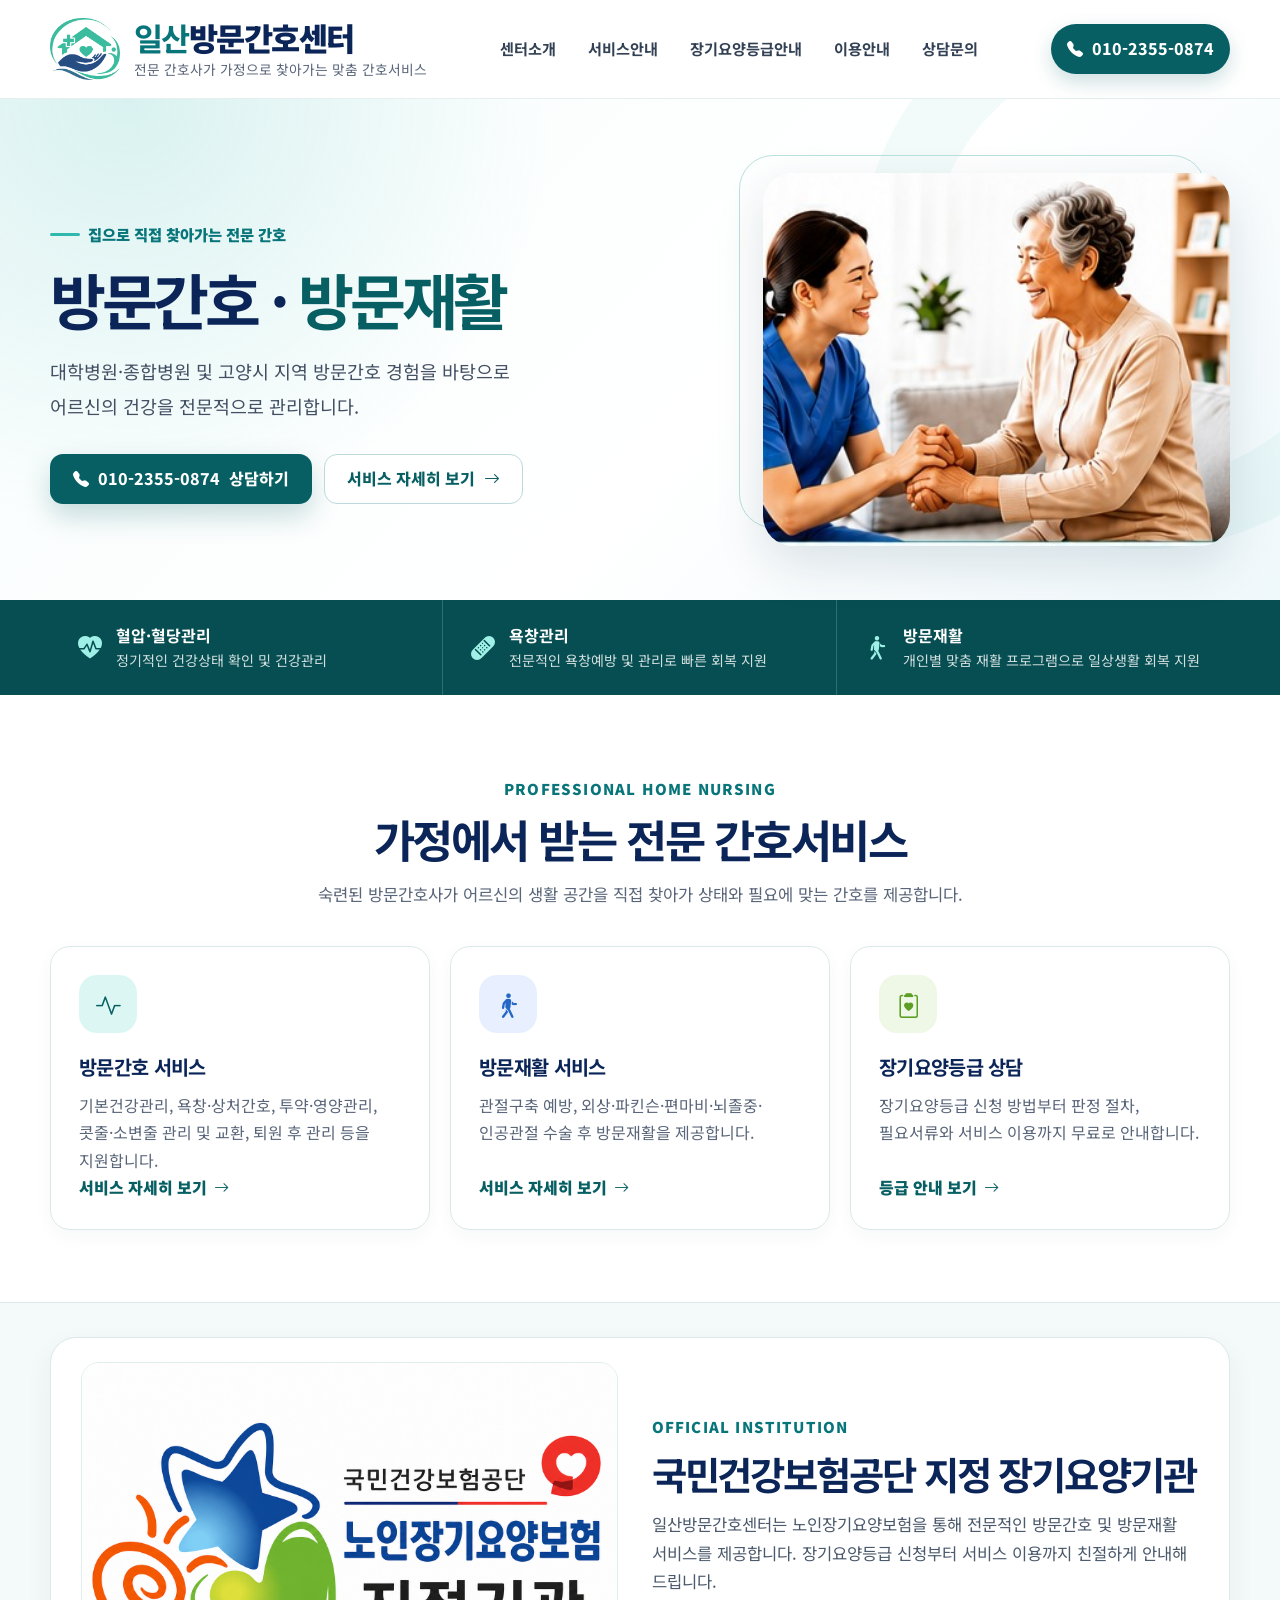
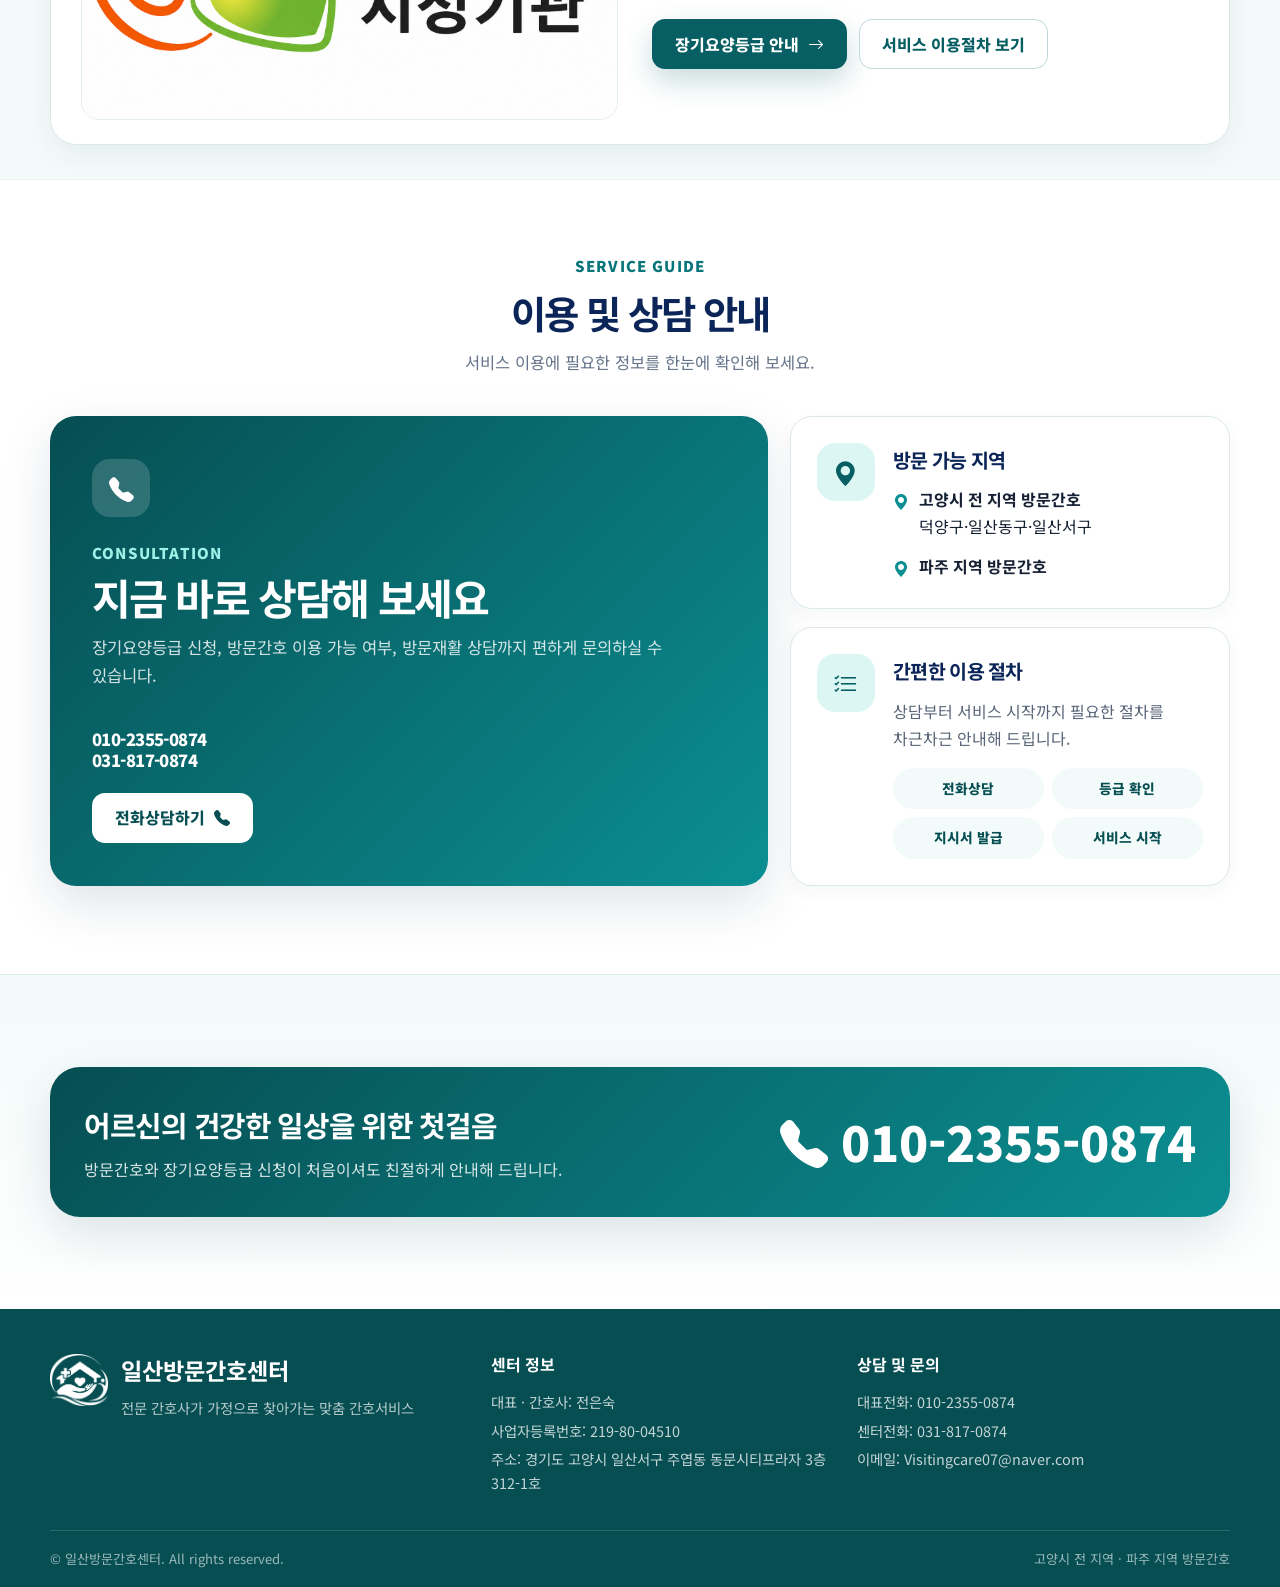
==== commit d21a41b9: "Design: 상담 섹션 디자인 배치 변경" ====
--- a/index.html
+++ b/index.html
@@ -47,9 +47,9 @@
           <p class="section-desc">숙련된 방문간호사가 어르신의 생활 공간을 직접 찾아가 상태와 필요에 맞는 간호를 제공합니다.</p>
         </div>
         <div class="service-preview">
-          <article class="card fade-up"><div class="icon-bubble"><i class="bi bi-activity"></i></div><h3>방문간호 서비스</h3><p>기본건강관리, 욕창·상처간호, 투약·영양관리, 콧줄·소변줄 관리 및 교환, 퇴원 후 관리 등을 지원합니다.</p></article>
-          <article class="card fade-up"><div class="icon-bubble"><i class="bi bi-person-walking"></i></div><h3>방문재활 서비스</h3><p>관절구축 예방, 외상·파킨슨·편마비·뇌졸중·인공관절 수술 후 방문재활을 제공합니다.</p></article>
-          <article class="card fade-up"><div class="icon-bubble"><i class="bi bi-clipboard2-heart"></i></div><h3>장기요양등급 상담</h3><p>장기요양등급 신청 방법부터 판정 절차, 필요서류와 서비스 이용까지 무료로 안내합니다.</p></article>
+          <article class="card fade-up"><div class="icon-bubble"><i class="bi bi-activity"></i></div><h3>방문간호 서비스</h3><p>기본건강관리, 욕창·상처간호, 투약·영양관리, 콧줄·소변줄 관리 및 교환, 퇴원 후 관리 등을 지원합니다.</p><a class="card-link" href="services.html">서비스 자세히 보기 <i class="bi bi-arrow-right"></i></a></article>
+          <article class="card fade-up"><div class="icon-bubble"><i class="bi bi-person-walking"></i></div><h3>방문재활 서비스</h3><p>관절구축 예방, 외상·파킨슨·편마비·뇌졸중·인공관절 수술 후 방문재활을 제공합니다.</p><a class="card-link" href="services.html">서비스 자세히 보기 <i class="bi bi-arrow-right"></i></a></article>
+          <article class="card fade-up"><div class="icon-bubble"><i class="bi bi-clipboard2-heart"></i></div><h3>장기요양등급 상담</h3><p>장기요양등급 신청 방법부터 판정 절차, 필요서류와 서비스 이용까지 무료로 안내합니다.</p><a class="card-link" href="long-term-care.html">등급 안내 보기 <i class="bi bi-arrow-right"></i></a></article>
         </div>
       </div>
     </section>
@@ -78,10 +78,27 @@
           <h2>이용 및 상담 안내</h2>
           <p>서비스 이용에 필요한 정보를 한눈에 확인해 보세요.</p>
         </div>
-        <div class="card-grid three">
-          <article class="card fade-up"><div class="icon-bubble"><i class="bi bi-telephone-fill"></i></div><h3>상담문의</h3><p>장기요양등급 및 방문간호 이용 상담</p><p class="home-phone-list" data-phone-list></p><a class="btn btn-primary card-action" href="tel:" data-phone-link="main">전화상담하기</a></article>
-          <article class="card fade-up"><div class="icon-bubble"><i class="bi bi-geo-alt-fill"></i></div><h3>방문 가능 지역</h3><ul class="check-list"><li><i class="bi bi-geo-alt-fill"></i><span><strong>고양시 전 지역 방문간호</strong><br>덕양구·일산동구·일산서구</span></li><li><i class="bi bi-geo-alt-fill"></i><span><strong>파주 지역 방문간호</strong></span></li></ul></article>
-          <article class="card fade-up"><div class="icon-bubble"><i class="bi bi-list-check"></i></div><h3>간편한 이용 절차</h3><p>상담부터 서비스 시작까지 필요한 절차를 차근차근 안내해 드립니다.</p><div class="mini-steps"><span>전화상담</span><span>등급 확인</span><span>지시서 발급</span><span>서비스 시작</span></div></article>
+        <div class="home-info-layout">
+          <article class="consult-highlight fade-up">
+            <div class="icon-bubble"><i class="bi bi-telephone-fill"></i></div>
+            <div>
+              <span class="section-kicker">Consultation</span>
+              <h3>지금 바로 상담해 보세요</h3>
+              <p>장기요양등급 신청, 방문간호 이용 가능 여부, 방문재활 상담까지 편하게 문의하실 수 있습니다.</p>
+            </div>
+            <p class="home-phone-list" data-phone-list></p>
+            <a class="btn btn-primary" href="tel:" data-phone-link="main">전화상담하기 <i class="bi bi-telephone-fill"></i></a>
+          </article>
+          <div class="home-info-stack">
+            <article class="info-card fade-up">
+              <div class="icon-bubble"><i class="bi bi-geo-alt-fill"></i></div>
+              <div><h3>방문 가능 지역</h3><ul class="check-list"><li><i class="bi bi-geo-alt-fill"></i><span><strong>고양시 전 지역 방문간호</strong><br>덕양구·일산동구·일산서구</span></li><li><i class="bi bi-geo-alt-fill"></i><span><strong>파주 지역 방문간호</strong></span></li></ul></div>
+            </article>
+            <article class="info-card fade-up">
+              <div class="icon-bubble"><i class="bi bi-list-check"></i></div>
+              <div><h3>간편한 이용 절차</h3><p>상담부터 서비스 시작까지 필요한 절차를 차근차근 안내해 드립니다.</p><div class="mini-steps"><span>전화상담</span><span>등급 확인</span><span>지시서 발급</span><span>서비스 시작</span></div></div>
+            </article>
+          </div>
         </div>
       </div>
     </section>
--- a/assets/css/styles.css
+++ b/assets/css/styles.css
@@ -14,8 +14,8 @@
 .site-nav{display:flex;align-items:center;gap:4px}.site-nav a{padding:12px 14px;border-radius:11px;color:#334155;font-size:.95rem;font-weight:700;transition:.2s ease}.site-nav a:hover,.site-nav a.active{background:var(--teal-50);color:var(--teal-900)}.header-call{display:inline-flex;align-items:center;gap:9px;padding:11px 16px;border-radius:999px;background:var(--teal-900);color:#fff;font-weight:800;box-shadow:0 8px 20px rgba(7,95,99,.2)}.menu-button{display:none;width:44px;height:44px;border:0;border-radius:12px;background:var(--teal-50);color:var(--teal-900);font-size:1.35rem}
 main{overflow:clip}.hero{position:relative;padding:74px 0 54px;background:radial-gradient(circle at 10% 0%,rgba(47,184,174,.16),transparent 34%),linear-gradient(135deg,#f8fdfd 0%,#fff 58%,#eff8fb 100%)}.hero::after{content:"";position:absolute;right:-150px;top:-120px;width:430px;height:430px;border-radius:50%;border:70px solid rgba(47,184,174,.06);pointer-events:none}.hero-grid{display:grid;grid-template-columns:1.18fr .82fr;align-items:center;gap:42px;position:relative;z-index:1}.eyebrow{display:inline-flex;align-items:center;gap:8px;color:var(--teal-800);font-weight:900;font-size:.96rem}.eyebrow::before{content:"";width:30px;height:3px;border-radius:999px;background:var(--teal-500)}.hero h1{margin:18px 0 20px;font-size:clamp(2.9rem,4.75vw,4.55rem);line-height:1.13;letter-spacing:-.07em;color:var(--navy);white-space:nowrap}.hero h1 em{color:var(--teal-900);font-style:normal}.hero p{margin:0;color:#435064;font-size:1.15rem;line-height:1.9}.hero-actions{margin-top:30px;display:flex;flex-wrap:wrap;gap:12px}.btn{display:inline-flex;align-items:center;justify-content:center;gap:9px;min-height:50px;padding:0 22px;border:1px solid transparent;border-radius:13px;font-weight:800;transition:.18s ease}.btn:hover{transform:translateY(-2px)}.btn-primary{background:var(--teal-900);color:#fff;box-shadow:0 12px 28px rgba(7,95,99,.22)}.btn-secondary{border-color:#bdd9dc;background:#fff;color:var(--teal-900)}.btn-light{background:#fff;color:var(--teal-950)}.hero-photo{position:relative}.hero-photo::before{content:"";position:absolute;inset:-18px 24px 18px -24px;border:1px solid #b9e1de;border-radius:34px}.hero-photo img{position:relative;width:100%;aspect-ratio:1.25/1;object-fit:cover;object-position:60% center;border-radius:30px;box-shadow:var(--shadow-md)}
 .official-section{padding:34px 0;background:#f4faf9;border-top:1px solid #dcebea}.official-panel{display:grid;grid-template-columns:48% 1fr;align-items:center;gap:34px;padding:24px 30px;border:1px solid var(--line);border-radius:26px;background:#fff;box-shadow:0 10px 28px rgba(9,57,72,.06)}.official-image{overflow:hidden;border-radius:18px;border:1px solid #e2eeee;background:#fff}.official-image img{width:100%;height:auto;object-fit:contain}.official-copy h2{margin:9px 0 13px;color:var(--navy);font-size:clamp(1.85rem,3vw,2.45rem);line-height:1.25;letter-spacing:-.055em}.official-copy p{margin:0;color:#4b596c;font-size:1.04rem}.official-actions{display:flex;flex-wrap:wrap;gap:12px;margin-top:24px}.quick-strip{background:var(--teal-950);color:#fff}.quick-strip-grid{display:grid;grid-template-columns:repeat(3,1fr)}.quick-item{padding:22px 28px;display:flex;align-items:center;gap:14px;border-right:1px solid rgba(255,255,255,.18)}.quick-item:last-child{border-right:0}.quick-item i{font-size:1.5rem;color:#9ff0e6}.quick-item strong{display:block}.quick-item span{display:block;opacity:.82;font-size:.88rem}
-.section{padding:92px 0}.service-section{padding:90px 0 80px;background:#fff}.quick-info-section{padding:80px 0 96px;background:#fff;border-top:1px solid #edf3f3}.section-soft{background:var(--soft)}.section-tint{background:linear-gradient(180deg,var(--teal-50),#fff);border-top:1px solid #dcebea}.section-head{max-width:760px;margin-bottom:38px}.section-head.center{text-align:center;margin-left:auto;margin-right:auto}.section-kicker{color:var(--teal-800);font-size:.93rem;font-weight:900;letter-spacing:.08em;text-transform:uppercase}.section-title{margin:8px 0 13px;color:var(--navy);font-size:clamp(2rem,3.5vw,3rem);line-height:1.25;letter-spacing:-.055em}.section-desc{margin:0;color:var(--muted);font-size:1.04rem}.quick-info-heading{margin:0 auto 40px;max-width:760px;text-align:center}.quick-info-heading h2{margin:8px 0 12px;color:var(--navy);font-size:clamp(1.8rem,3vw,2.4rem);line-height:1.25;letter-spacing:-.05em}.quick-info-heading p{margin:0;color:#65748a;font-size:1.03rem}
-.card-grid{display:grid;gap:22px}.card-grid.three{grid-template-columns:repeat(3,minmax(0,1fr))}.card-grid.four{grid-template-columns:repeat(4,minmax(0,1fr))}.card{background:#fff;border:1px solid var(--line);border-radius:var(--radius);padding:28px;box-shadow:0 6px 18px rgba(9,57,72,.04);transition:.2s ease}.card:hover{transform:translateY(-4px);box-shadow:var(--shadow-sm);border-color:#a7d8d5}.icon-bubble{width:58px;height:58px;border-radius:18px;display:grid;place-items:center;background:var(--teal-100);color:var(--teal-900);font-size:1.55rem}.card h3{margin:17px 0 9px;color:var(--navy);font-size:1.23rem;letter-spacing:-.035em}.card p{margin:0;color:var(--muted)}.home-phone-list{margin-top:12px!important;font-size:1.55rem;font-weight:900;color:var(--teal-950)!important;line-height:1.45}.card-action{width:100%;margin-top:18px}.mini-steps{display:grid;grid-template-columns:1fr 1fr;gap:8px;margin-top:18px}.mini-steps span{padding:9px 10px;border-radius:999px;background:var(--teal-50);color:var(--teal-950);font-size:.86rem;font-weight:800;text-align:center}.service-preview{display:grid;grid-template-columns:repeat(3,1fr);gap:20px}.service-preview .card{min-height:250px}.service-preview .card:nth-child(2) .icon-bubble{background:#e8f0ff;color:var(--blue)}.service-preview .card:nth-child(3) .icon-bubble{background:#eff8e7;color:var(--green)}
+.section{padding:92px 0}.service-section{padding:80px 0 72px;background:#fff}.quick-info-section{padding:72px 0 88px;background:#fff;border-top:1px solid #edf3f3}.section-soft{background:var(--soft)}.section-tint{background:linear-gradient(180deg,var(--teal-50),#fff);border-top:1px solid #dcebea}.section-head{max-width:760px;margin-bottom:38px}.section-head.center{text-align:center;margin-left:auto;margin-right:auto}.section-kicker{color:var(--teal-800);font-size:.93rem;font-weight:900;letter-spacing:.08em;text-transform:uppercase}.section-title{margin:8px 0 13px;color:var(--navy);font-size:clamp(2rem,3.5vw,3rem);line-height:1.25;letter-spacing:-.055em}.section-desc{margin:0;color:var(--muted);font-size:1.04rem}.quick-info-heading{margin:0 auto 40px;max-width:760px;text-align:center}.quick-info-heading h2{margin:8px 0 12px;color:var(--navy);font-size:clamp(1.8rem,3vw,2.4rem);line-height:1.25;letter-spacing:-.05em}.quick-info-heading p{margin:0;color:#65748a;font-size:1.03rem}
+.card-grid{display:grid;gap:22px}.card-grid.three{grid-template-columns:repeat(3,minmax(0,1fr))}.card-grid.four{grid-template-columns:repeat(4,minmax(0,1fr))}.card{background:#fff;border:1px solid var(--line);border-radius:var(--radius);padding:28px;box-shadow:0 6px 18px rgba(9,57,72,.04);transition:.2s ease}.card:hover{transform:translateY(-4px);box-shadow:var(--shadow-sm);border-color:#a7d8d5}.icon-bubble{width:58px;height:58px;border-radius:18px;display:grid;place-items:center;background:var(--teal-100);color:var(--teal-900);font-size:1.55rem}.card h3{margin:17px 0 9px;color:var(--navy);font-size:1.23rem;letter-spacing:-.035em}.card p{margin:0;color:var(--muted)}.card-link{display:inline-flex;align-items:center;gap:7px;margin-top:18px;color:var(--teal-900);font-weight:900}.card-link i{font-size:.95rem}.home-phone-list{margin:18px 0 0!important;font-size:clamp(2rem,3.4vw,3rem);font-weight:900;color:#fff!important;line-height:1.25;letter-spacing:-.035em}.card-action{width:100%;margin-top:18px}.home-info-layout{display:grid;grid-template-columns:minmax(0,1.55fr) minmax(320px,.95fr);gap:22px;align-items:stretch}.consult-highlight{display:grid;align-content:center;gap:22px;padding:42px;border-radius:26px;background:linear-gradient(135deg,var(--teal-950),var(--teal-700));color:#fff;box-shadow:var(--shadow-md)}.consult-highlight .icon-bubble{background:rgba(255,255,255,.16);color:#fff}.consult-highlight .section-kicker{color:#9ff0e6}.consult-highlight h3{margin:6px 0 10px;font-size:clamp(2rem,3.3vw,2.8rem);line-height:1.2;letter-spacing:-.055em}.consult-highlight p{margin:0;color:rgba(255,255,255,.82);font-size:1.04rem}.consult-highlight .btn{width:fit-content;background:#fff;color:var(--teal-950);box-shadow:none}.home-info-stack{display:grid;gap:18px}.info-card{display:grid;grid-template-columns:58px 1fr;gap:18px;align-items:start;padding:26px;border-radius:22px;background:#fff;border:1px solid var(--line);box-shadow:0 6px 18px rgba(9,57,72,.04)}.info-card h3{margin:0 0 10px;color:var(--navy);font-size:1.22rem;letter-spacing:-.035em}.info-card p{margin:0;color:var(--muted)}.mini-steps{display:grid;grid-template-columns:1fr 1fr;gap:8px;margin-top:16px}.mini-steps span{padding:9px 10px;border-radius:999px;background:var(--teal-50);color:var(--teal-950);font-size:.86rem;font-weight:800;text-align:center}.service-preview{display:grid;grid-template-columns:repeat(3,1fr);gap:20px}.service-preview .card{min-height:250px;display:flex;flex-direction:column}.service-preview .card .card-link{margin-top:auto}.service-preview .card:nth-child(2) .icon-bubble{background:#e8f0ff;color:var(--blue)}.service-preview .card:nth-child(3) .icon-bubble{background:#eff8e7;color:var(--green)}
 .check-list{margin:0;padding:0;list-style:none;display:grid;gap:13px}.check-list li{display:flex;gap:10px;align-items:flex-start}.check-list i{flex:0 0 auto;color:var(--teal-700);margin-top:2px}.check-pills{display:grid;grid-template-columns:repeat(3,1fr);gap:12px}.check-pill{display:flex;align-items:center;gap:10px;min-height:58px;padding:13px 17px;border:1px solid #d7e6e8;border-radius:13px;background:#fff;font-weight:700}.check-pill i{color:var(--teal-800)}
 .contact-cta{padding:34px;border-radius:var(--radius-lg);background:linear-gradient(135deg,var(--teal-950),var(--teal-700));color:#fff;display:grid;grid-template-columns:1fr auto;align-items:center;gap:28px;box-shadow:var(--shadow-md)}.contact-cta h2{margin:0 0 6px;font-size:1.8rem;letter-spacing:-.045em}.contact-cta p{margin:0;opacity:.84}.contact-cta .phone{font-size:clamp(1.9rem,4vw,3rem);font-weight:900}
 .page-hero{padding:70px 0 56px;background:linear-gradient(145deg,#f4fbfa,#fff 65%,#f1f6fb);border-bottom:1px solid #e7eff0}.page-hero-inner{display:grid;grid-template-columns:1.15fr .85fr;align-items:center;gap:50px}.page-hero h1{margin:13px 0 12px;color:var(--navy);font-size:clamp(2.45rem,4vw,4rem);letter-spacing:-.065em;line-height:1.2}.page-hero p{margin:0;color:var(--muted);font-size:1.08rem}.page-hero img{width:100%;height:300px;object-fit:cover;border-radius:26px;box-shadow:var(--shadow-sm)}.breadcrumb{display:flex;gap:8px;align-items:center;color:#728096;font-size:.9rem}.breadcrumb a{color:var(--teal-800);font-weight:700}
@@ -27,6 +27,6 @@
 .location-grid{display:grid;grid-template-columns:1fr 1fr;gap:22px}.map-box{min-height:360px;position:relative;overflow:hidden;border-radius:22px;border:1px solid #cfe1e2;background:linear-gradient(32deg,transparent 48%,rgba(83,137,173,.15) 49%,rgba(83,137,173,.15) 52%,transparent 53%),linear-gradient(-36deg,transparent 46%,rgba(83,137,173,.12) 47%,rgba(83,137,173,.12) 50%,transparent 51%),repeating-linear-gradient(90deg,#f7faf8 0 44px,#edf5e9 45px 82px)}.map-box::before{content:"";position:absolute;left:0;top:62%;width:100%;height:32px;background:rgba(89,172,231,.33);transform:rotate(-18deg)}.map-pin{position:absolute;left:58%;top:44%;width:92px;height:92px;border-radius:50% 50% 50% 0;transform:translate(-50%,-50%) rotate(-45deg);background:var(--teal-800);box-shadow:0 14px 30px rgba(7,95,99,.25)}.map-pin i{position:absolute;inset:0;display:grid;place-items:center;transform:rotate(45deg);color:#fff;font-size:2.3rem}.map-label{position:absolute;left:50%;top:14px;transform:translateX(-50%);background:var(--teal-950);color:#fff;padding:10px 16px;border-radius:10px;font-weight:800;white-space:nowrap;text-align:center}.address-box{padding:28px;border:1px solid var(--line);border-radius:22px;background:#fff}.address-box h2{margin:0 0 16px;color:var(--teal-950)}.region-list{display:grid;gap:13px;margin-top:22px}.region-list div{display:grid;grid-template-columns:100px 1fr;gap:10px;padding:13px 0;border-bottom:1px solid #e7eeee}.region-list div:last-child{border-bottom:0}.region-list strong{color:var(--teal-900)}
 .faq-list{display:grid;gap:12px}.faq-item{border:1px solid #d8e6e8;border-radius:16px;overflow:hidden;background:#fff}.faq-question{width:100%;border:0;background:#fff;text-align:left;padding:19px 22px;display:flex;align-items:center;justify-content:space-between;gap:14px;color:var(--teal-950);font-weight:900}.faq-question span{display:flex;align-items:center;gap:10px}.faq-question span::before{content:"Q.";color:var(--teal-700)}.faq-question i{transition:transform .2s ease}.faq-answer{display:none;padding:0 22px 20px 57px;color:#465468}.faq-item.open .faq-answer{display:block}.faq-item.open .faq-question i{transform:rotate(180deg)}
 .site-footer{background:var(--teal-950);color:#fff}.footer-main{padding:42px 0 30px;display:grid;grid-template-columns:1.1fr .9fr 1fr;gap:30px}.footer-brand{display:flex;gap:13px}.footer-brand img{width:58px;height:58px;object-fit:contain;filter:brightness(0) invert(1)}.footer-brand h2{margin:0 0 6px;font-size:1.45rem}.footer-brand p{margin:0;color:rgba(255,255,255,.7);font-size:.9rem}.footer-col h3{margin:0 0 12px;font-size:1rem}.footer-col p{margin:4px 0;color:rgba(255,255,255,.76);font-size:.9rem}.footer-bottom{border-top:1px solid rgba(255,255,255,.14);padding:17px 0;color:rgba(255,255,255,.6);font-size:.82rem;display:flex;justify-content:space-between;gap:20px}.mobile-call-bar{display:none}.fade-up{opacity:1;transform:none}.fade-up.visible{opacity:1;transform:none}
-@media(max-width:1080px){.site-nav a{padding:10px 9px;font-size:.88rem}.header-call{display:none}.card-grid.four{grid-template-columns:repeat(2,1fr)}.icon-service-grid{grid-template-columns:repeat(3,1fr)}.guide-grid{grid-template-columns:1fr}.guide-column{min-height:0}.steps{grid-template-columns:repeat(3,1fr)}.step::after{display:none}}
-@media(max-width:860px){.container{width:min(calc(100% - 28px),var(--container))}.header-inner{min-height:84px}.brand img{width:56px;height:56px}.brand-title{font-size:1.62rem}.brand-sub{display:none}.menu-button{display:grid;place-items:center}.site-nav{position:fixed;left:0;right:0;top:84px;bottom:0;display:none;flex-direction:column;align-items:stretch;gap:6px;padding:20px 18px;background:#fff;overflow-y:auto}.site-nav.open{display:flex}.site-nav a{padding:14px 16px;font-size:1rem}.hero{padding-top:50px}.hero h1{white-space:normal}.hero-grid,.official-panel,.page-hero-inner,.split,.split.reverse,.contact-layout,.location-grid,.consult-panel,.cost-summary{grid-template-columns:1fr}.hero-photo{margin-top:4px}.official-section{padding:26px 0}.official-panel{gap:22px;padding:18px}.official-copy h2{font-size:1.8rem}.official-actions .btn{width:100%}.quick-strip-grid{grid-template-columns:1fr}.quick-item{border-right:0;border-bottom:1px solid rgba(255,255,255,.15)}.quick-item:last-child{border-bottom:0}.section{padding:70px 0}.card-grid.three,.service-preview,.photo-grid{grid-template-columns:1fr}.check-pills{grid-template-columns:1fr 1fr}.contact-cta{grid-template-columns:1fr}.page-hero img{height:260px}.mission-grid{grid-template-columns:1fr}.icon-service-grid{grid-template-columns:repeat(2,1fr)}.grade-row{grid-template-columns:repeat(3,1fr);gap:22px 12px}.eligibility-grid{grid-template-columns:1fr}.steps{grid-template-columns:1fr 1fr}.footer-main{grid-template-columns:1fr}.footer-bottom{flex-direction:column}.mobile-call-bar{position:fixed;left:12px;right:12px;bottom:12px;z-index:999;display:grid;grid-template-columns:1fr 1fr;gap:8px;padding:8px;border-radius:16px;background:rgba(255,255,255,.94);backdrop-filter:blur(12px);box-shadow:0 14px 40px rgba(0,0,0,.18)}.mobile-call-bar a{min-height:48px;display:flex;justify-content:center;align-items:center;gap:8px;border-radius:11px;font-weight:900}.mobile-call-bar a:first-child{background:var(--teal-900);color:#fff}.mobile-call-bar a:last-child{background:var(--teal-50);color:var(--teal-950)}body{padding-bottom:78px}}
-@media(max-width:560px){.brand-title{font-size:1.44rem}.hero h1{font-size:2.65rem}.hero p{font-size:1rem}.hero-actions .btn{width:100%}.hero-photo::before{inset:-10px 10px 10px -10px}.official-panel{padding:14px;border-radius:22px}.official-image{border-radius:14px}.check-pills,.recommend-grid,.form-grid,.consult-list{grid-template-columns:1fr}.card-grid.four{grid-template-columns:1fr}.icon-service-grid{grid-template-columns:1fr 1fr;gap:10px}.icon-service{padding:16px 8px;font-size:.9rem}.steps{grid-template-columns:1fr}.grade-row{grid-template-columns:repeat(2,1fr)}.cost-row{grid-template-columns:1fr;gap:7px}.contact-cta{padding:26px}.contact-cta .phone{font-size:1.8rem}.service-group-header,.service-group-body{padding:22px 18px}.service-group h2{font-size:1.45rem}.region-list div{grid-template-columns:1fr;gap:2px}.faq-answer{padding-left:22px}}
+@media(max-width:1080px){.site-nav a{padding:10px 9px;font-size:.88rem}.header-call{display:none}.home-info-layout{grid-template-columns:1fr}.card-grid.four{grid-template-columns:repeat(2,1fr)}.icon-service-grid{grid-template-columns:repeat(3,1fr)}.guide-grid{grid-template-columns:1fr}.guide-column{min-height:0}.steps{grid-template-columns:repeat(3,1fr)}.step::after{display:none}}
+@media(max-width:860px){.container{width:min(calc(100% - 28px),var(--container))}.header-inner{min-height:84px}.brand img{width:56px;height:56px}.brand-title{font-size:1.62rem}.brand-sub{display:none}.menu-button{display:grid;place-items:center}.site-nav{position:fixed;left:0;right:0;top:84px;bottom:0;display:none;flex-direction:column;align-items:stretch;gap:6px;padding:20px 18px;background:#fff;overflow-y:auto}.site-nav.open{display:flex}.site-nav a{padding:14px 16px;font-size:1rem}.hero{padding-top:50px}.hero h1{white-space:normal}.hero-grid,.official-panel,.page-hero-inner,.split,.split.reverse,.contact-layout,.location-grid,.consult-panel,.cost-summary{grid-template-columns:1fr}.hero-photo{margin-top:4px}.official-section{padding:26px 0}.official-panel{gap:22px;padding:18px}.official-copy h2{font-size:1.8rem}.official-actions .btn{width:100%}.quick-strip-grid{grid-template-columns:1fr}.quick-item{border-right:0;border-bottom:1px solid rgba(255,255,255,.15)}.quick-item:last-child{border-bottom:0}.section{padding:70px 0}.service-section{padding:70px 0 62px}.quick-info-section{padding:64px 0 78px}.card-grid.three,.service-preview,.photo-grid{grid-template-columns:1fr}.consult-highlight{padding:30px}.consult-highlight .btn{width:100%}.check-pills{grid-template-columns:1fr 1fr}.contact-cta{grid-template-columns:1fr}.page-hero img{height:260px}.mission-grid{grid-template-columns:1fr}.icon-service-grid{grid-template-columns:repeat(2,1fr)}.grade-row{grid-template-columns:repeat(3,1fr);gap:22px 12px}.eligibility-grid{grid-template-columns:1fr}.steps{grid-template-columns:1fr 1fr}.footer-main{grid-template-columns:1fr}.footer-bottom{flex-direction:column}.mobile-call-bar{position:fixed;left:12px;right:12px;bottom:12px;z-index:999;display:grid;grid-template-columns:1fr 1fr;gap:8px;padding:8px;border-radius:16px;background:rgba(255,255,255,.94);backdrop-filter:blur(12px);box-shadow:0 14px 40px rgba(0,0,0,.18)}.mobile-call-bar a{min-height:48px;display:flex;justify-content:center;align-items:center;gap:8px;border-radius:11px;font-weight:900}.mobile-call-bar a:first-child{background:var(--teal-900);color:#fff}.mobile-call-bar a:last-child{background:var(--teal-50);color:var(--teal-950)}body{padding-bottom:78px}}
+@media(max-width:560px){.brand-title{font-size:1.44rem}.hero h1{font-size:2.65rem}.hero p{font-size:1rem}.hero-actions .btn{width:100%}.hero-photo::before{inset:-10px 10px 10px -10px}.official-panel{padding:14px;border-radius:22px}.official-image{border-radius:14px}.consult-highlight{padding:26px}.info-card{grid-template-columns:1fr;padding:24px}.home-phone-list{font-size:2rem}.mini-steps{grid-template-columns:1fr}.check-pills,.recommend-grid,.form-grid,.consult-list{grid-template-columns:1fr}.card-grid.four{grid-template-columns:1fr}.icon-service-grid{grid-template-columns:1fr 1fr;gap:10px}.icon-service{padding:16px 8px;font-size:.9rem}.steps{grid-template-columns:1fr}.grade-row{grid-template-columns:repeat(2,1fr)}.cost-row{grid-template-columns:1fr;gap:7px}.contact-cta{padding:26px}.contact-cta .phone{font-size:1.8rem}.service-group-header,.service-group-body{padding:22px 18px}.service-group h2{font-size:1.45rem}.region-list div{grid-template-columns:1fr;gap:2px}.faq-answer{padding-left:22px}}
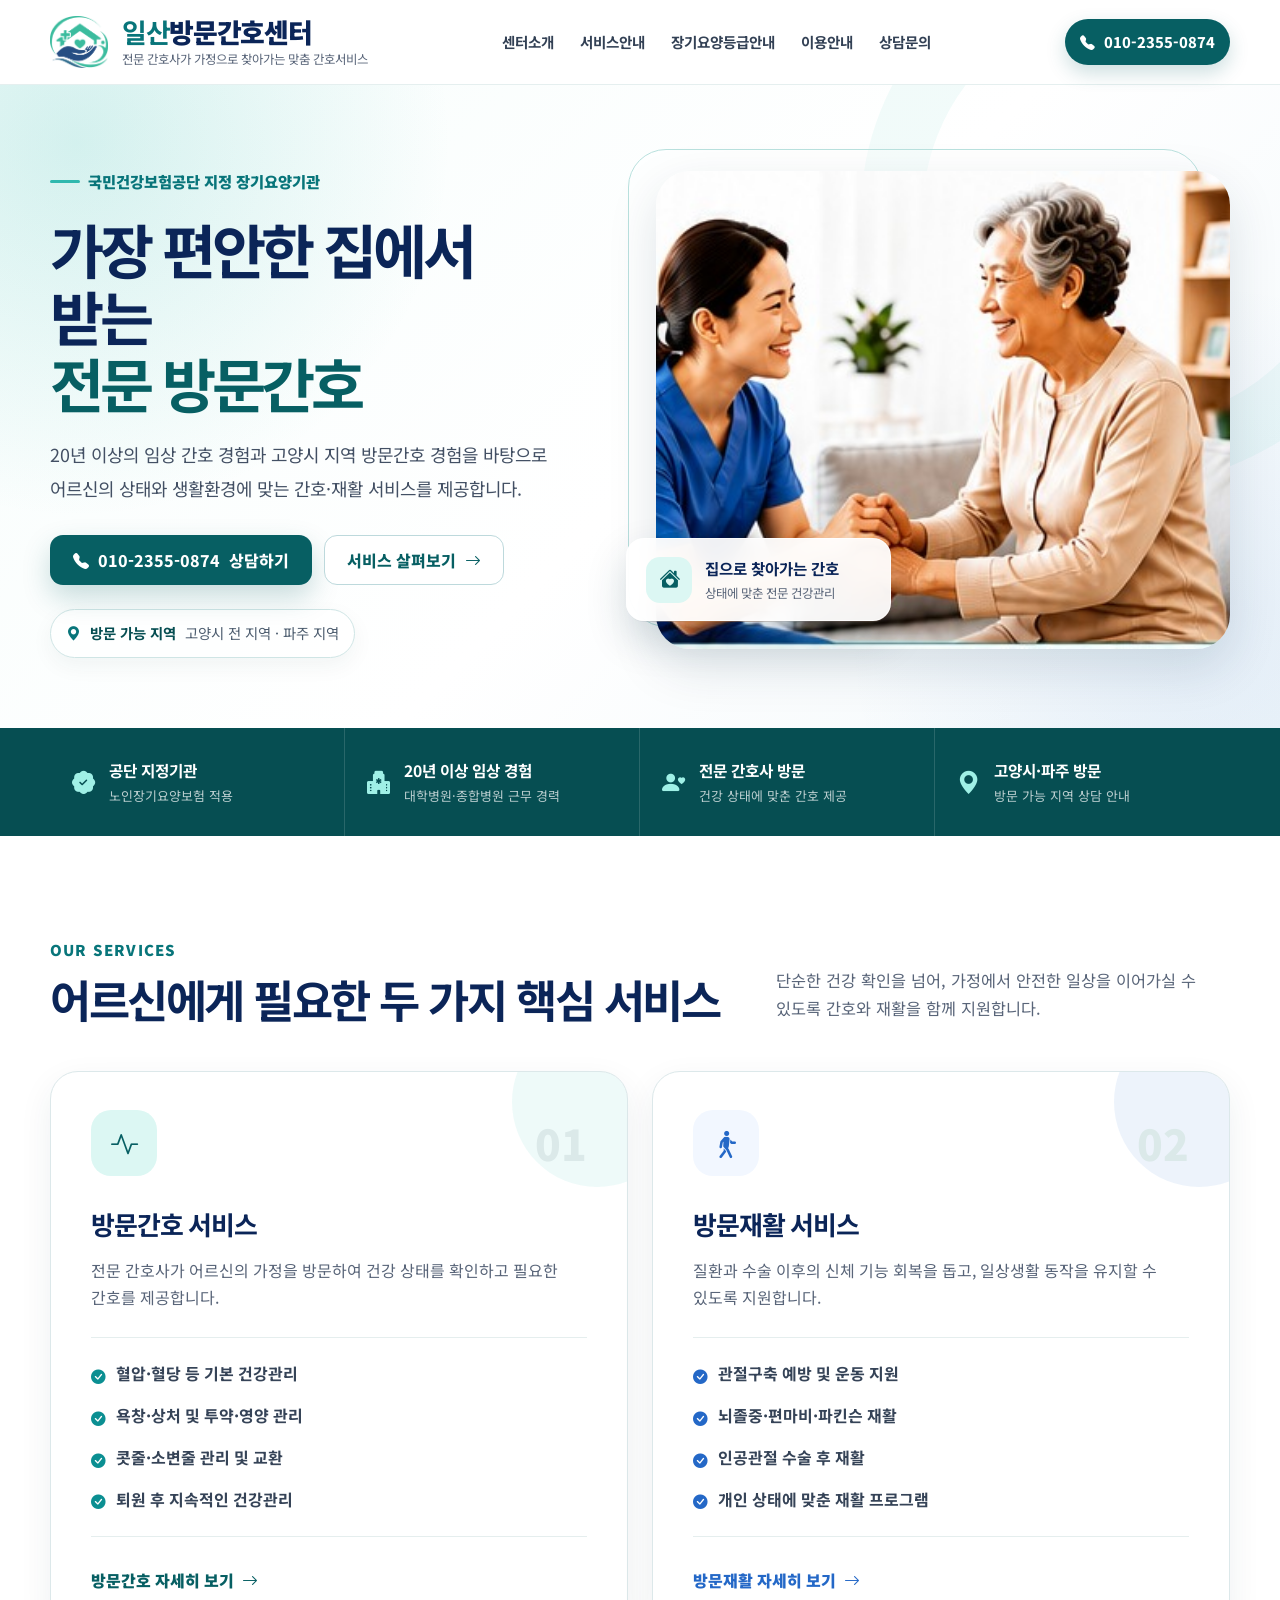
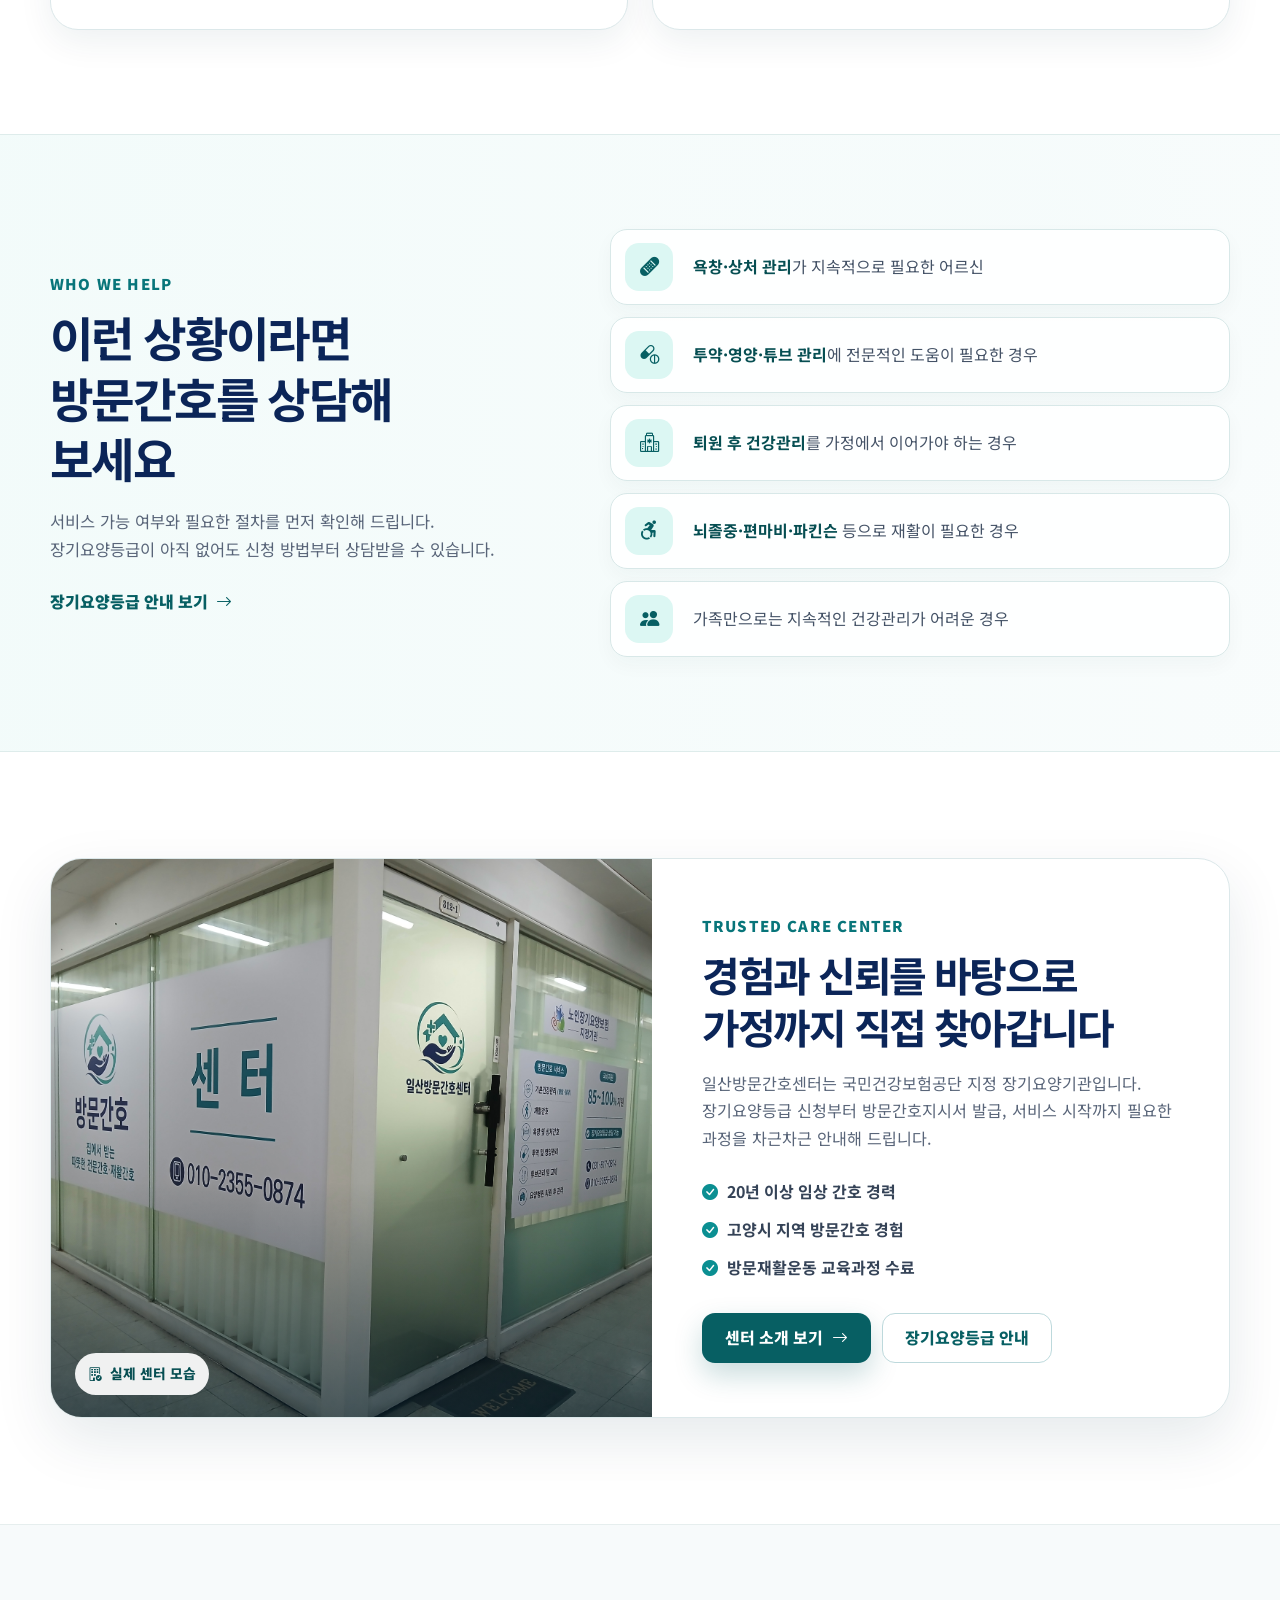
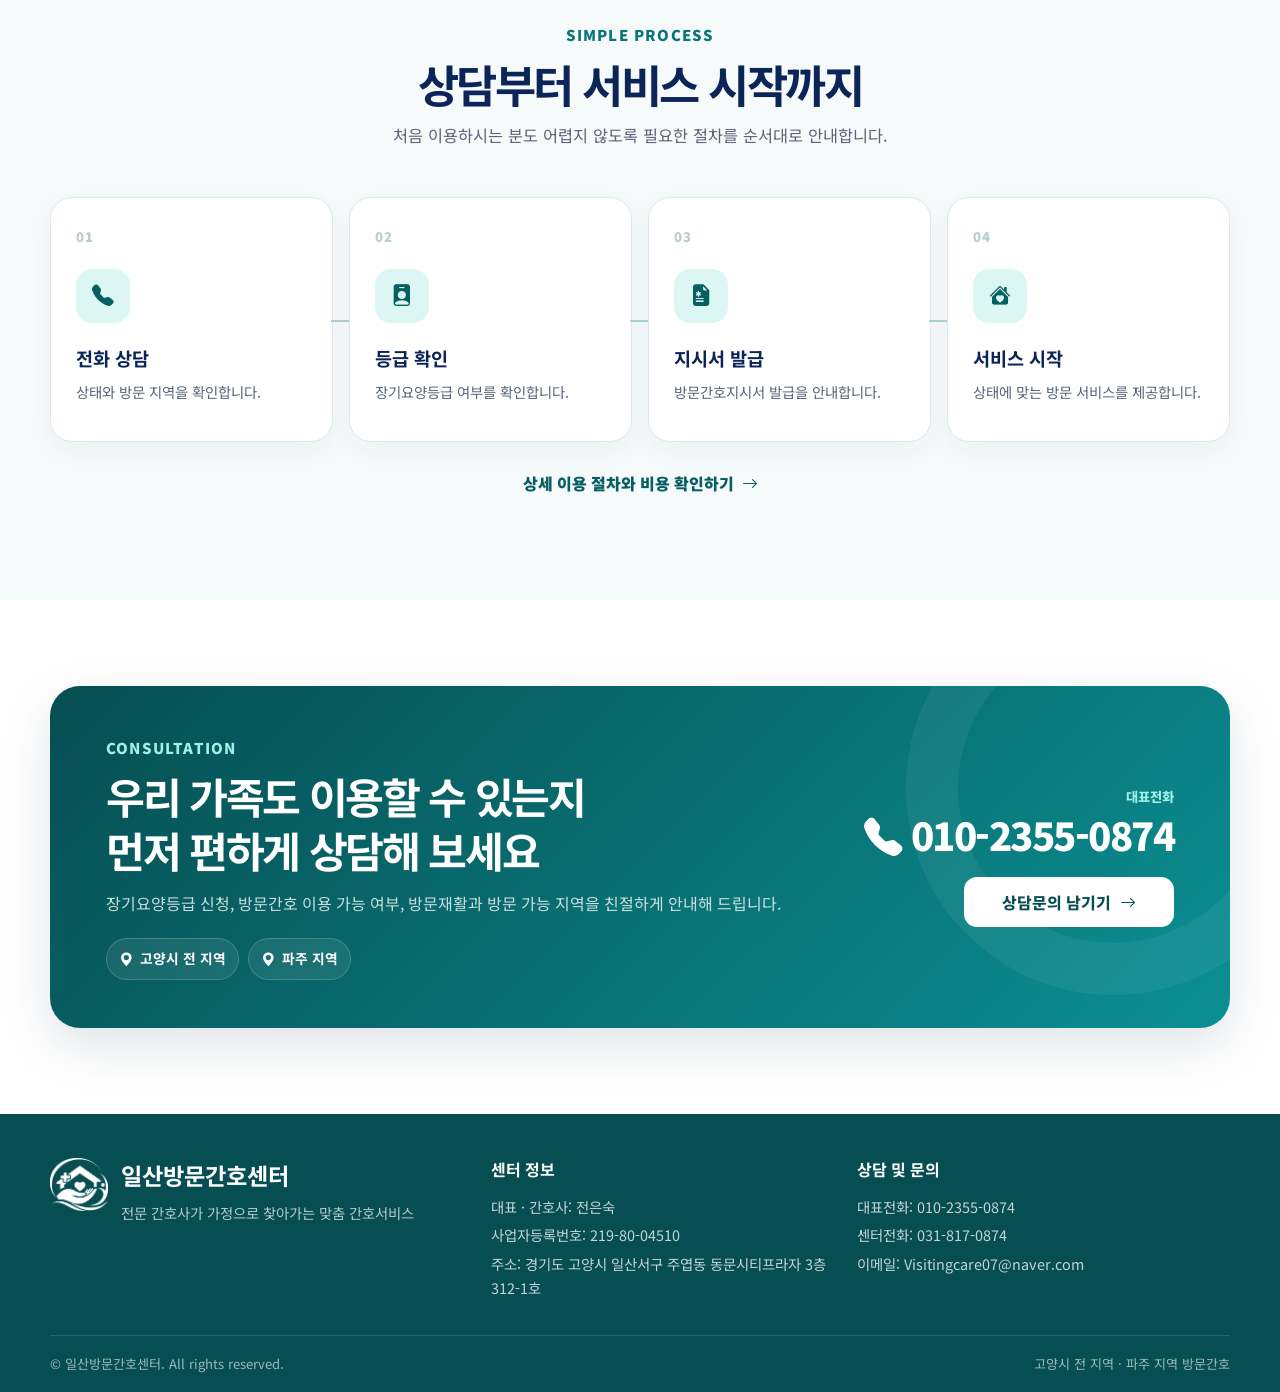
==== commit b1210904: "Design: 메인 홈화면 리디자인" ====
--- a/index.html
+++ b/index.html
@@ -10,106 +10,197 @@
   <link href="https://fonts.googleapis.com/css2?family=Noto+Sans+KR:wght@400;500;700;800;900&display=swap" rel="stylesheet">
   <link rel="stylesheet" href="https://cdn.jsdelivr.net/npm/bootstrap-icons@1.11.3/font/bootstrap-icons.min.css">
   <link rel="stylesheet" href="assets/css/styles.css">
+  <link rel="stylesheet" href="assets/css/home.css">
 </head>
 <body data-page="home">
   <div data-site-header></div>
+
   <main id="main-content">
-    <section class="hero">
-      <div class="container hero-grid">
-        <div class="fade-up">
-          <span class="eyebrow">집으로 직접 찾아가는 전문 간호</span>
-          <h1>방문간호 · <em>방문재활</em></h1>
-          <p>대학병원·종합병원 및 고양시 지역 방문간호 경험을 바탕으로<br>어르신의 건강을 전문적으로 관리합니다.</p>
+    <section class="hero home-hero">
+      <div class="container hero-grid home-hero-grid">
+        <div class="home-hero-copy fade-up">
+          <span class="eyebrow">국민건강보험공단 지정 장기요양기관</span>
+          <h1>가장 편안한 집에서 받는<br><em>전문 방문간호</em></h1>
+          <p>20년 이상의 임상 간호 경험과 고양시 지역 방문간호 경험을 바탕으로 어르신의 상태와 생활환경에 맞는 간호·재활 서비스를 제공합니다.</p>
           <div class="hero-actions">
-            <a class="btn btn-primary" href="tel:" data-phone-link="main"><i class="bi bi-telephone-fill"></i> <span data-phone-text="main"></span> 상담하기</a>
-            <a class="btn btn-secondary" href="services.html">서비스 자세히 보기 <i class="bi bi-arrow-right"></i></a>
-          </div>
-        </div>
-        <div class="hero-photo fade-up">
+            <a class="btn btn-primary" href="tel:" data-phone-link="main">
+              <i class="bi bi-telephone-fill"></i>
+              <span data-phone-text="main"></span> 상담하기
+            </a>
+            <a class="btn btn-secondary" href="services.html">
+              서비스 살펴보기 <i class="bi bi-arrow-right"></i>
+            </a>
+          </div>
+          <div class="home-hero-note">
+            <i class="bi bi-geo-alt-fill"></i>
+            <span><strong>방문 가능 지역</strong> 고양시 전 지역 · 파주 지역</span>
+          </div>
+        </div>
+
+        <div class="hero-photo home-hero-photo fade-up">
           <img src="assets/images/care-smile.jpg" alt="방문간호사가 어르신의 손을 잡고 대화하는 모습">
-        </div>
-      </div>
-    </section>
-
-    <div class="quick-strip">
-      <div class="container quick-strip-grid">
-        <div class="quick-item"><i class="bi bi-heart-pulse-fill"></i><div><strong>혈압·혈당관리</strong><span>정기적인 건강상태 확인 및 건강관리</span></div></div>
-        <div class="quick-item"><i class="bi bi-bandaid-fill"></i><div><strong>욕창관리</strong><span>전문적인 욕창예방 및 관리로 빠른 회복 지원</span></div></div>
-        <div class="quick-item"><i class="bi bi-person-walking"></i><div><strong>방문재활</strong><span>개인별 맞춤 재활 프로그램으로 일상생활 회복 지원</span></div></div>
-      </div>
-    </div>
-
-    <section class="section service-section">
+          <div class="home-photo-badge" aria-hidden="true">
+            <i class="bi bi-house-heart-fill"></i>
+            <div><strong>집으로 찾아가는 간호</strong><span>상태에 맞춘 전문 건강관리</span></div>
+          </div>
+        </div>
+      </div>
+    </section>
+
+    <section class="home-trust-strip" aria-label="센터 주요 특징">
+      <div class="container home-trust-grid">
+        <div class="home-trust-item">
+          <i class="bi bi-patch-check-fill"></i>
+          <div><strong>공단 지정기관</strong><span>노인장기요양보험 적용</span></div>
+        </div>
+        <div class="home-trust-item">
+          <i class="bi bi-hospital-fill"></i>
+          <div><strong>20년 이상 임상 경험</strong><span>대학병원·종합병원 근무 경력</span></div>
+        </div>
+        <div class="home-trust-item">
+          <i class="bi bi-person-heart"></i>
+          <div><strong>전문 간호사 방문</strong><span>건강 상태에 맞춘 간호 제공</span></div>
+        </div>
+        <div class="home-trust-item">
+          <i class="bi bi-geo-alt-fill"></i>
+          <div><strong>고양시·파주 방문</strong><span>방문 가능 지역 상담 안내</span></div>
+        </div>
+      </div>
+    </section>
+
+    <section class="section home-services-section">
       <div class="container">
-        <div class="section-head center fade-up">
-          <span class="section-kicker">Professional Home Nursing</span>
-          <h2 class="section-title">가정에서 받는 전문 간호서비스</h2>
-          <p class="section-desc">숙련된 방문간호사가 어르신의 생활 공간을 직접 찾아가 상태와 필요에 맞는 간호를 제공합니다.</p>
-        </div>
-        <div class="service-preview">
-          <article class="card fade-up"><div class="icon-bubble"><i class="bi bi-activity"></i></div><h3>방문간호 서비스</h3><p>기본건강관리, 욕창·상처간호, 투약·영양관리, 콧줄·소변줄 관리 및 교환, 퇴원 후 관리 등을 지원합니다.</p><a class="card-link" href="services.html">서비스 자세히 보기 <i class="bi bi-arrow-right"></i></a></article>
-          <article class="card fade-up"><div class="icon-bubble"><i class="bi bi-person-walking"></i></div><h3>방문재활 서비스</h3><p>관절구축 예방, 외상·파킨슨·편마비·뇌졸중·인공관절 수술 후 방문재활을 제공합니다.</p><a class="card-link" href="services.html">서비스 자세히 보기 <i class="bi bi-arrow-right"></i></a></article>
-          <article class="card fade-up"><div class="icon-bubble"><i class="bi bi-clipboard2-heart"></i></div><h3>장기요양등급 상담</h3><p>장기요양등급 신청 방법부터 판정 절차, 필요서류와 서비스 이용까지 무료로 안내합니다.</p><a class="card-link" href="long-term-care.html">등급 안내 보기 <i class="bi bi-arrow-right"></i></a></article>
-        </div>
-      </div>
-    </section>
-
-    <section class="official-section">
+        <div class="home-section-heading fade-up">
+          <div>
+            <span class="section-kicker">Our Services</span>
+            <h2 class="section-title">어르신에게 필요한 두 가지 핵심 서비스</h2>
+          </div>
+          <p>단순한 건강 확인을 넘어, 가정에서 안전한 일상을 이어가실 수 있도록 간호와 재활을 함께 지원합니다.</p>
+        </div>
+
+        <div class="home-service-grid">
+          <article class="home-service-card home-service-card--nursing fade-up">
+            <div class="home-service-top">
+              <div class="home-service-icon"><i class="bi bi-activity"></i></div>
+              <span>01</span>
+            </div>
+            <h3>방문간호 서비스</h3>
+            <p>전문 간호사가 어르신의 가정을 방문하여 건강 상태를 확인하고 필요한 간호를 제공합니다.</p>
+            <ul class="home-service-list">
+              <li><i class="bi bi-check-circle-fill"></i>혈압·혈당 등 기본 건강관리</li>
+              <li><i class="bi bi-check-circle-fill"></i>욕창·상처 및 투약·영양 관리</li>
+              <li><i class="bi bi-check-circle-fill"></i>콧줄·소변줄 관리 및 교환</li>
+              <li><i class="bi bi-check-circle-fill"></i>퇴원 후 지속적인 건강관리</li>
+            </ul>
+            <a class="home-service-link" href="services.html">
+              방문간호 자세히 보기 <i class="bi bi-arrow-right"></i>
+            </a>
+          </article>
+
+          <article class="home-service-card home-service-card--rehab fade-up">
+            <div class="home-service-top">
+              <div class="home-service-icon"><i class="bi bi-person-walking"></i></div>
+              <span>02</span>
+            </div>
+            <h3>방문재활 서비스</h3>
+            <p>질환과 수술 이후의 신체 기능 회복을 돕고, 일상생활 동작을 유지할 수 있도록 지원합니다.</p>
+            <ul class="home-service-list">
+              <li><i class="bi bi-check-circle-fill"></i>관절구축 예방 및 운동 지원</li>
+              <li><i class="bi bi-check-circle-fill"></i>뇌졸중·편마비·파킨슨 재활</li>
+              <li><i class="bi bi-check-circle-fill"></i>인공관절 수술 후 재활</li>
+              <li><i class="bi bi-check-circle-fill"></i>개인 상태에 맞춘 재활 프로그램</li>
+            </ul>
+            <a class="home-service-link" href="services.html">
+              방문재활 자세히 보기 <i class="bi bi-arrow-right"></i>
+            </a>
+          </article>
+        </div>
+      </div>
+    </section>
+
+    <section class="section home-needs-section">
+      <div class="container home-needs-grid">
+        <div class="home-needs-copy fade-up">
+          <span class="section-kicker">Who We Help</span>
+          <h2>이런 상황이라면<br>방문간호를 상담해 보세요</h2>
+          <p>서비스 가능 여부와 필요한 절차를 먼저 확인해 드립니다. 장기요양등급이 아직 없어도 신청 방법부터 상담받을 수 있습니다.</p>
+          <a class="text-link" href="long-term-care.html">장기요양등급 안내 보기 <i class="bi bi-arrow-right"></i></a>
+        </div>
+        <div class="home-needs-list fade-up">
+          <div><i class="bi bi-bandaid-fill"></i><span><strong>욕창·상처 관리</strong>가 지속적으로 필요한 어르신</span></div>
+          <div><i class="bi bi-capsule-pill"></i><span><strong>투약·영양·튜브 관리</strong>에 전문적인 도움이 필요한 경우</span></div>
+          <div><i class="bi bi-hospital"></i><span><strong>퇴원 후 건강관리</strong>를 가정에서 이어가야 하는 경우</span></div>
+          <div><i class="bi bi-person-wheelchair"></i><span><strong>뇌졸중·편마비·파킨슨</strong> 등으로 재활이 필요한 경우</span></div>
+          <div><i class="bi bi-people-fill"></i><span>가족만으로는 지속적인 건강관리가 어려운 경우</span></div>
+        </div>
+      </div>
+    </section>
+
+    <section class="section home-center-section">
+      <div class="container home-center-panel fade-up">
+        <div class="home-center-photo">
+          <img src="assets/images/center-main.jpg" alt="일산방문간호센터 출입구와 외부 모습">
+          <span><i class="bi bi-building-check"></i> 실제 센터 모습</span>
+        </div>
+        <div class="home-center-copy">
+          <span class="section-kicker">Trusted Care Center</span>
+          <h2>경험과 신뢰를 바탕으로<br>가정까지 직접 찾아갑니다</h2>
+          <p>일산방문간호센터는 국민건강보험공단 지정 장기요양기관입니다. 장기요양등급 신청부터 방문간호지시서 발급, 서비스 시작까지 필요한 과정을 차근차근 안내해 드립니다.</p>
+          <div class="home-center-points">
+            <span><i class="bi bi-check-circle-fill"></i>20년 이상 임상 간호 경력</span>
+            <span><i class="bi bi-check-circle-fill"></i>고양시 지역 방문간호 경험</span>
+            <span><i class="bi bi-check-circle-fill"></i>방문재활운동 교육과정 수료</span>
+          </div>
+          <div class="home-center-actions">
+            <a class="btn btn-primary" href="center.html">센터 소개 보기 <i class="bi bi-arrow-right"></i></a>
+            <a class="btn btn-secondary" href="long-term-care.html">장기요양등급 안내</a>
+          </div>
+        </div>
+      </div>
+    </section>
+
+    <section class="section home-process-section">
       <div class="container">
-        <div class="official-panel fade-up">
-          <div class="official-image"><img src="assets/images/long-term-care-certified.png" alt="국민건강보험공단 노인장기요양보험 지정기관"></div>
-          <div class="official-copy">
-            <span class="section-kicker">Official Institution</span>
-            <h2>국민건강보험공단 지정 장기요양기관</h2>
-            <p>일산방문간호센터는 노인장기요양보험을 통해 전문적인 방문간호 및 방문재활 서비스를 제공합니다. 장기요양등급 신청부터 서비스 이용까지 친절하게 안내해 드립니다.</p>
-            <div class="official-actions">
-              <a class="btn btn-primary" href="long-term-care.html">장기요양등급 안내 <i class="bi bi-arrow-right"></i></a>
-              <a class="btn btn-secondary" href="guide.html">서비스 이용절차 보기</a>
-            </div>
-          </div>
-        </div>
-      </div>
-    </section>
-
-    <section class="section quick-info-section">
-      <div class="container">
-        <div class="quick-info-heading fade-up">
-          <span class="section-kicker">Service Guide</span>
-          <h2>이용 및 상담 안내</h2>
-          <p>서비스 이용에 필요한 정보를 한눈에 확인해 보세요.</p>
-        </div>
-        <div class="home-info-layout">
-          <article class="consult-highlight fade-up">
-            <div class="icon-bubble"><i class="bi bi-telephone-fill"></i></div>
-            <div>
-              <span class="section-kicker">Consultation</span>
-              <h3>지금 바로 상담해 보세요</h3>
-              <p>장기요양등급 신청, 방문간호 이용 가능 여부, 방문재활 상담까지 편하게 문의하실 수 있습니다.</p>
-            </div>
-            <p class="home-phone-list" data-phone-list></p>
-            <a class="btn btn-primary" href="tel:" data-phone-link="main">전화상담하기 <i class="bi bi-telephone-fill"></i></a>
-          </article>
-          <div class="home-info-stack">
-            <article class="info-card fade-up">
-              <div class="icon-bubble"><i class="bi bi-geo-alt-fill"></i></div>
-              <div><h3>방문 가능 지역</h3><ul class="check-list"><li><i class="bi bi-geo-alt-fill"></i><span><strong>고양시 전 지역 방문간호</strong><br>덕양구·일산동구·일산서구</span></li><li><i class="bi bi-geo-alt-fill"></i><span><strong>파주 지역 방문간호</strong></span></li></ul></div>
-            </article>
-            <article class="info-card fade-up">
-              <div class="icon-bubble"><i class="bi bi-list-check"></i></div>
-              <div><h3>간편한 이용 절차</h3><p>상담부터 서비스 시작까지 필요한 절차를 차근차근 안내해 드립니다.</p><div class="mini-steps"><span>전화상담</span><span>등급 확인</span><span>지시서 발급</span><span>서비스 시작</span></div></div>
-            </article>
-          </div>
-        </div>
-      </div>
-    </section>
-
-    <section class="section section-tint">
-      <div class="container contact-cta fade-up">
-        <div><h2>어르신의 건강한 일상을 위한 첫걸음</h2><p>방문간호와 장기요양등급 신청이 처음이셔도 친절하게 안내해 드립니다.</p></div>
-        <a class="phone" href="tel:" data-phone-link="main"><i class="bi bi-telephone-fill"></i> <span data-phone-text="main"></span></a>
+        <div class="home-section-heading home-section-heading--center fade-up">
+          <div>
+            <span class="section-kicker">Simple Process</span>
+            <h2 class="section-title">상담부터 서비스 시작까지</h2>
+          </div>
+          <p>처음 이용하시는 분도 어렵지 않도록 필요한 절차를 순서대로 안내합니다.</p>
+        </div>
+
+        <ol class="home-process-list fade-up">
+          <li><span>01</span><i class="bi bi-telephone-fill"></i><strong>전화 상담</strong><p>상태와 방문 지역을 확인합니다.</p></li>
+          <li><span>02</span><i class="bi bi-person-badge-fill"></i><strong>등급 확인</strong><p>장기요양등급 여부를 확인합니다.</p></li>
+          <li><span>03</span><i class="bi bi-file-earmark-medical-fill"></i><strong>지시서 발급</strong><p>방문간호지시서 발급을 안내합니다.</p></li>
+          <li><span>04</span><i class="bi bi-house-heart-fill"></i><strong>서비스 시작</strong><p>상태에 맞는 방문 서비스를 제공합니다.</p></li>
+        </ol>
+        <div class="home-process-link fade-up">
+          <a href="guide.html">상세 이용 절차와 비용 확인하기 <i class="bi bi-arrow-right"></i></a>
+        </div>
+      </div>
+    </section>
+
+    <section class="section home-contact-section">
+      <div class="container home-contact-panel fade-up">
+        <div class="home-contact-copy">
+          <span class="section-kicker">Consultation</span>
+          <h2>우리 가족도 이용할 수 있는지<br>먼저 편하게 상담해 보세요</h2>
+          <p>장기요양등급 신청, 방문간호 이용 가능 여부, 방문재활과 방문 가능 지역을 친절하게 안내해 드립니다.</p>
+          <div class="home-contact-regions">
+            <span><i class="bi bi-geo-alt-fill"></i>고양시 전 지역</span>
+            <span><i class="bi bi-geo-alt-fill"></i>파주 지역</span>
+          </div>
+        </div>
+        <div class="home-contact-action">
+          <small>대표전화</small>
+          <a href="tel:" data-phone-link="main"><i class="bi bi-telephone-fill"></i><span data-phone-text="main"></span></a>
+          <a class="btn btn-light" href="contact.html">상담문의 남기기 <i class="bi bi-arrow-right"></i></a>
+        </div>
       </div>
     </section>
   </main>
+
   <div data-site-footer></div>
   <script src="assets/js/main.js"></script>
 </body>
--- a/assets/css/home.css
+++ b/assets/css/home.css
@@ -0,0 +1,822 @@
+/* 메인 홈 전용 재설계 스타일
+   기존 styles.css 다음에 불러오며, 서브페이지에는 영향을 주지 않습니다. */
+
+body[data-page="home"] .header-inner {
+  min-height: 84px;
+  gap: 22px;
+}
+
+body[data-page="home"] .brand img {
+  width: 58px;
+  height: 58px;
+}
+
+body[data-page="home"] .brand-title {
+  font-size: 1.68rem;
+}
+
+body[data-page="home"] .brand-sub {
+  margin-top: 6px;
+  font-size: .78rem;
+}
+
+body[data-page="home"] .site-nav a {
+  padding: 10px 11px;
+  font-size: .91rem;
+}
+
+body[data-page="home"] .header-call {
+  padding: 10px 15px;
+  font-size: .92rem;
+}
+
+.home-hero {
+  padding: 78px 0 70px;
+  background:
+    radial-gradient(circle at 6% 9%, rgba(47,184,174,.18), transparent 28%),
+    radial-gradient(circle at 94% 86%, rgba(36,104,199,.08), transparent 27%),
+    linear-gradient(135deg,#f7fdfc 0%,#fff 54%,#f2f8fb 100%);
+}
+
+.home-hero::after {
+  right: -125px;
+  top: -145px;
+  width: 420px;
+  height: 420px;
+  border-width: 62px;
+}
+
+.home-hero-grid {
+  grid-template-columns: minmax(0,.96fr) minmax(430px,1.04fr);
+  gap: clamp(46px,6vw,82px);
+}
+
+.home-hero-copy {
+  max-width: 620px;
+}
+
+.home-hero h1 {
+  margin: 20px 0 22px;
+  font-size: clamp(3rem,4.6vw,4.5rem);
+  line-height: 1.14;
+  white-space: normal;
+}
+
+.home-hero p {
+  max-width: 610px;
+  font-size: 1.12rem;
+  line-height: 1.88;
+}
+
+.home-hero-note {
+  display: flex;
+  align-items: center;
+  gap: 10px;
+  width: fit-content;
+  margin-top: 24px;
+  padding: 11px 15px;
+  border: 1px solid #cfe5e5;
+  border-radius: 999px;
+  background: rgba(255,255,255,.78);
+  color: #4d5d6f;
+  font-size: .9rem;
+  box-shadow: 0 8px 22px rgba(8,50,66,.05);
+}
+
+.home-hero-note i {
+  color: var(--teal-800);
+}
+
+.home-hero-note strong {
+  margin-right: 5px;
+  color: var(--teal-950);
+}
+
+.home-hero-photo::before {
+  inset: -22px 28px 22px -28px;
+  border-radius: 38px;
+  background: rgba(255,255,255,.3);
+}
+
+.home-hero-photo img {
+  aspect-ratio: 1.2/1;
+  border-radius: 34px;
+  object-position: 55% center;
+}
+
+.home-photo-badge {
+  position: absolute;
+  left: -30px;
+  bottom: 28px;
+  z-index: 2;
+  display: flex;
+  align-items: center;
+  gap: 13px;
+  min-width: 265px;
+  padding: 16px 19px;
+  border: 1px solid rgba(255,255,255,.7);
+  border-radius: 18px;
+  background: rgba(255,255,255,.94);
+  box-shadow: 0 18px 42px rgba(8,50,66,.16);
+  backdrop-filter: blur(12px);
+}
+
+.home-photo-badge > i {
+  width: 46px;
+  height: 46px;
+  display: grid;
+  place-items: center;
+  flex: 0 0 auto;
+  border-radius: 14px;
+  background: var(--teal-100);
+  color: var(--teal-900);
+  font-size: 1.3rem;
+}
+
+.home-photo-badge strong,
+.home-photo-badge span {
+  display: block;
+}
+
+.home-photo-badge strong {
+  color: var(--navy);
+  font-size: .97rem;
+}
+
+.home-photo-badge span {
+  margin-top: 2px;
+  color: var(--muted);
+  font-size: .78rem;
+}
+
+.home-trust-strip {
+  position: relative;
+  z-index: 3;
+  background: var(--teal-950);
+  color: #fff;
+}
+
+.home-trust-grid {
+  display: grid;
+  grid-template-columns: repeat(4,minmax(0,1fr));
+}
+
+.home-trust-item {
+  min-height: 108px;
+  display: flex;
+  align-items: center;
+  gap: 14px;
+  padding: 24px 22px;
+  border-right: 1px solid rgba(255,255,255,.14);
+}
+
+.home-trust-item:last-child {
+  border-right: 0;
+}
+
+.home-trust-item > i {
+  flex: 0 0 auto;
+  color: #9ff0e6;
+  font-size: 1.45rem;
+}
+
+.home-trust-item strong,
+.home-trust-item span {
+  display: block;
+}
+
+.home-trust-item strong {
+  margin-bottom: 2px;
+  font-size: .98rem;
+}
+
+.home-trust-item span {
+  color: rgba(255,255,255,.72);
+  font-size: .81rem;
+  line-height: 1.5;
+}
+
+.home-services-section {
+  padding: 100px 0 104px;
+  background: #fff;
+}
+
+.home-section-heading {
+  display: grid;
+  grid-template-columns: minmax(0,1.2fr) minmax(280px,.8fr);
+  align-items: end;
+  gap: 44px;
+  margin-bottom: 44px;
+}
+
+.home-section-heading .section-title {
+  margin-bottom: 0;
+}
+
+.home-section-heading > p {
+  margin: 0 0 4px;
+  color: var(--muted);
+  font-size: 1.02rem;
+}
+
+.home-service-grid {
+  display: grid;
+  grid-template-columns: repeat(2,minmax(0,1fr));
+  gap: 24px;
+}
+
+.home-service-card {
+  position: relative;
+  overflow: hidden;
+  display: flex;
+  flex-direction: column;
+  min-height: 510px;
+  padding: 38px 40px 34px;
+  border: 1px solid var(--line);
+  border-radius: 28px;
+  background: #fff;
+  box-shadow: 0 12px 34px rgba(8,50,66,.07);
+  transition: transform .22s ease,box-shadow .22s ease,border-color .22s ease;
+}
+
+.home-service-card::after {
+  content: "";
+  position: absolute;
+  right: -55px;
+  top: -55px;
+  width: 170px;
+  height: 170px;
+  border-radius: 50%;
+  background: rgba(47,184,174,.08);
+}
+
+.home-service-card--rehab::after {
+  background: rgba(36,104,199,.08);
+}
+
+.home-service-card:hover {
+  transform: translateY(-5px);
+  border-color: #b4d9da;
+  box-shadow: 0 22px 50px rgba(8,50,66,.11);
+}
+
+.home-service-top {
+  position: relative;
+  z-index: 1;
+  display: flex;
+  align-items: center;
+  justify-content: space-between;
+}
+
+.home-service-top > span {
+  color: #dbe9e9;
+  font-size: 2.65rem;
+  font-weight: 900;
+  line-height: 1;
+}
+
+.home-service-icon {
+  width: 66px;
+  height: 66px;
+  display: grid;
+  place-items: center;
+  border-radius: 20px;
+  background: var(--teal-100);
+  color: var(--teal-900);
+  font-size: 1.7rem;
+}
+
+.home-service-card--rehab .home-service-icon {
+  background: var(--blue-50);
+  color: var(--blue);
+}
+
+.home-service-card h3 {
+  margin: 26px 0 11px;
+  color: var(--navy);
+  font-size: 1.62rem;
+  letter-spacing: -.045em;
+}
+
+.home-service-card > p {
+  margin: 0;
+  color: var(--muted);
+  font-size: 1rem;
+}
+
+.home-service-list {
+  display: grid;
+  gap: 13px;
+  margin: 26px 0 30px;
+  padding: 22px 0;
+  border-top: 1px solid #e5eeee;
+  border-bottom: 1px solid #e5eeee;
+  list-style: none;
+}
+
+.home-service-list li {
+  display: flex;
+  align-items: flex-start;
+  gap: 10px;
+  color: #354357;
+  font-weight: 700;
+}
+
+.home-service-list i {
+  margin-top: 4px;
+  color: var(--teal-700);
+  font-size: .91rem;
+}
+
+.home-service-card--rehab .home-service-list i {
+  color: var(--blue);
+}
+
+.home-service-link {
+  display: inline-flex;
+  align-items: center;
+  gap: 8px;
+  width: fit-content;
+  margin-top: auto;
+  color: var(--teal-900);
+  font-weight: 900;
+}
+
+.home-service-card--rehab .home-service-link {
+  color: var(--blue);
+}
+
+.home-service-link i,
+.text-link i,
+.home-process-link i {
+  transition: transform .18s ease;
+}
+
+.home-service-link:hover i,
+.text-link:hover i,
+.home-process-link a:hover i {
+  transform: translateX(4px);
+}
+
+.home-needs-section {
+  padding: 94px 0;
+  background:
+    linear-gradient(90deg,rgba(242,251,250,.96),rgba(248,252,252,.94)),
+    radial-gradient(circle at 82% 15%,rgba(47,184,174,.16),transparent 30%);
+  border-top: 1px solid #deeceb;
+  border-bottom: 1px solid #deeceb;
+}
+
+.home-needs-grid {
+  display: grid;
+  grid-template-columns: minmax(320px,.85fr) minmax(0,1.15fr);
+  align-items: center;
+  gap: clamp(52px,8vw,104px);
+}
+
+.home-needs-copy h2 {
+  margin: 10px 0 18px;
+  color: var(--navy);
+  font-size: clamp(2.25rem,3.7vw,3.15rem);
+  line-height: 1.28;
+  letter-spacing: -.055em;
+}
+
+.home-needs-copy p {
+  margin: 0;
+  color: var(--muted);
+  font-size: 1.03rem;
+}
+
+.text-link {
+  display: inline-flex;
+  align-items: center;
+  gap: 8px;
+  margin-top: 25px;
+  color: var(--teal-900);
+  font-weight: 900;
+}
+
+.home-needs-list {
+  display: grid;
+  gap: 12px;
+}
+
+.home-needs-list > div {
+  display: grid;
+  grid-template-columns: 52px 1fr;
+  align-items: center;
+  gap: 16px;
+  min-height: 76px;
+  padding: 13px 20px 13px 14px;
+  border: 1px solid #d8e8e8;
+  border-radius: 17px;
+  background: rgba(255,255,255,.92);
+  color: #445266;
+  box-shadow: 0 8px 20px rgba(8,50,66,.035);
+}
+
+.home-needs-list i {
+  width: 48px;
+  height: 48px;
+  display: grid;
+  place-items: center;
+  border-radius: 14px;
+  background: var(--teal-100);
+  color: var(--teal-900);
+  font-size: 1.2rem;
+}
+
+.home-needs-list strong {
+  color: var(--teal-950);
+}
+
+.home-center-section {
+  padding: 106px 0;
+  background: #fff;
+}
+
+.home-center-panel {
+  display: grid;
+  grid-template-columns: minmax(0,1.02fr) minmax(390px,.98fr);
+  align-items: stretch;
+  overflow: hidden;
+  border: 1px solid var(--line);
+  border-radius: 32px;
+  background: #fff;
+  box-shadow: 0 22px 58px rgba(8,50,66,.1);
+}
+
+.home-center-photo {
+  position: relative;
+  min-height: 520px;
+  overflow: hidden;
+}
+
+.home-center-photo::after {
+  content: "";
+  position: absolute;
+  inset: 0;
+  background: linear-gradient(180deg,transparent 58%,rgba(5,36,55,.5));
+  pointer-events: none;
+}
+
+.home-center-photo img {
+  width: 100%;
+  height: 100%;
+  object-fit: cover;
+  object-position: center;
+}
+
+.home-center-photo > span {
+  position: absolute;
+  left: 24px;
+  bottom: 22px;
+  z-index: 1;
+  display: inline-flex;
+  align-items: center;
+  gap: 8px;
+  padding: 9px 13px;
+  border-radius: 999px;
+  background: rgba(255,255,255,.92);
+  color: var(--teal-950);
+  font-size: .86rem;
+  font-weight: 800;
+  backdrop-filter: blur(10px);
+}
+
+.home-center-copy {
+  display: flex;
+  flex-direction: column;
+  justify-content: center;
+  padding: 54px 50px;
+}
+
+.home-center-copy h2 {
+  margin: 10px 0 17px;
+  color: var(--navy);
+  font-size: clamp(2.05rem,3.2vw,2.8rem);
+  line-height: 1.28;
+  letter-spacing: -.055em;
+}
+
+.home-center-copy > p {
+  margin: 0;
+  color: var(--muted);
+  font-size: 1.01rem;
+}
+
+.home-center-points {
+  display: grid;
+  gap: 11px;
+  margin-top: 26px;
+}
+
+.home-center-points span {
+  display: flex;
+  align-items: center;
+  gap: 9px;
+  color: #354357;
+  font-weight: 700;
+}
+
+.home-center-points i {
+  color: var(--teal-700);
+}
+
+.home-center-actions {
+  display: flex;
+  flex-wrap: wrap;
+  gap: 11px;
+  margin-top: 31px;
+}
+
+.home-process-section {
+  padding: 96px 0 102px;
+  background: var(--soft);
+  border-top: 1px solid #e6eeee;
+}
+
+.home-section-heading--center {
+  grid-template-columns: 1fr;
+  justify-items: center;
+  gap: 10px;
+  max-width: 760px;
+  margin-right: auto;
+  margin-left: auto;
+  text-align: center;
+}
+
+.home-section-heading--center > p {
+  max-width: 620px;
+}
+
+.home-process-list {
+  display: grid;
+  grid-template-columns: repeat(4,minmax(0,1fr));
+  gap: 16px;
+  margin: 0;
+  padding: 0;
+  list-style: none;
+  counter-reset: process;
+}
+
+.home-process-list li {
+  position: relative;
+  min-height: 245px;
+  padding: 28px 25px;
+  border: 1px solid var(--line);
+  border-radius: 22px;
+  background: #fff;
+  box-shadow: 0 9px 24px rgba(8,50,66,.045);
+}
+
+.home-process-list li:not(:last-child)::after {
+  content: "";
+  position: absolute;
+  right: -17px;
+  top: 50%;
+  z-index: 2;
+  width: 18px;
+  height: 2px;
+  background: #a9cece;
+}
+
+.home-process-list li > span {
+  display: block;
+  margin-bottom: 20px;
+  color: #b7cecf;
+  font-size: .82rem;
+  font-weight: 900;
+  letter-spacing: .1em;
+}
+
+.home-process-list li > i {
+  width: 54px;
+  height: 54px;
+  display: grid;
+  place-items: center;
+  margin-bottom: 19px;
+  border-radius: 16px;
+  background: var(--teal-100);
+  color: var(--teal-900);
+  font-size: 1.35rem;
+}
+
+.home-process-list strong {
+  display: block;
+  color: var(--navy);
+  font-size: 1.16rem;
+}
+
+.home-process-list p {
+  margin: 7px 0 0;
+  color: var(--muted);
+  font-size: .9rem;
+  line-height: 1.6;
+}
+
+.home-process-link {
+  margin-top: 28px;
+  text-align: center;
+}
+
+.home-process-link a {
+  display: inline-flex;
+  align-items: center;
+  gap: 8px;
+  color: var(--teal-900);
+  font-weight: 900;
+}
+
+.home-contact-section {
+  padding: 86px 0;
+  background: #fff;
+}
+
+.home-contact-panel {
+  position: relative;
+  overflow: hidden;
+  display: grid;
+  grid-template-columns: minmax(0,1.25fr) auto;
+  align-items: center;
+  gap: 54px;
+  padding: 48px 56px;
+  border-radius: 30px;
+  background: linear-gradient(135deg,var(--teal-950),var(--teal-700));
+  color: #fff;
+  box-shadow: var(--shadow-md);
+}
+
+.home-contact-panel::after {
+  content: "";
+  position: absolute;
+  right: -90px;
+  top: -105px;
+  width: 310px;
+  height: 310px;
+  border: 52px solid rgba(255,255,255,.06);
+  border-radius: 50%;
+  pointer-events: none;
+}
+
+.home-contact-copy,
+.home-contact-action {
+  position: relative;
+  z-index: 1;
+}
+
+.home-contact-copy .section-kicker {
+  color: #9ff0e6;
+}
+
+.home-contact-copy h2 {
+  margin: 8px 0 13px;
+  font-size: clamp(2rem,3.3vw,2.8rem);
+  line-height: 1.28;
+  letter-spacing: -.055em;
+}
+
+.home-contact-copy > p {
+  max-width: 680px;
+  margin: 0;
+  color: rgba(255,255,255,.78);
+  font-size: 1rem;
+}
+
+.home-contact-regions {
+  display: flex;
+  flex-wrap: wrap;
+  gap: 9px;
+  margin-top: 21px;
+}
+
+.home-contact-regions span {
+  display: inline-flex;
+  align-items: center;
+  gap: 7px;
+  padding: 8px 12px;
+  border: 1px solid rgba(255,255,255,.18);
+  border-radius: 999px;
+  background: rgba(255,255,255,.08);
+  font-size: .86rem;
+  font-weight: 700;
+}
+
+.home-contact-action {
+  display: grid;
+  justify-items: end;
+  min-width: 292px;
+}
+
+.home-contact-action small {
+  color: #9ff0e6;
+  font-weight: 800;
+}
+
+.home-contact-action > a:not(.btn) {
+  display: flex;
+  align-items: center;
+  gap: 10px;
+  margin: 3px 0 20px;
+  color: #fff;
+  font-size: clamp(1.9rem,3vw,2.55rem);
+  font-weight: 900;
+  letter-spacing: -.04em;
+  line-height: 1.2;
+}
+
+.home-contact-action .btn {
+  min-width: 210px;
+}
+
+@media (max-width: 1120px) {
+  body[data-page="home"] .brand-title {font-size: 1.5rem;}
+  body[data-page="home"] .brand-sub {display: none;}
+  body[data-page="home"] .site-nav a {padding: 9px 8px;font-size: .85rem;}
+  .home-hero-grid {grid-template-columns: minmax(0,1fr) minmax(390px,.92fr);gap: 44px;}
+  .home-trust-grid {grid-template-columns: repeat(2,1fr);}
+  .home-trust-item:nth-child(2) {border-right: 0;}
+  .home-trust-item:nth-child(-n+2) {border-bottom: 1px solid rgba(255,255,255,.14);}
+  .home-center-panel {grid-template-columns: 1fr 1fr;}
+  .home-center-copy {padding: 44px 38px;}
+  .home-process-list {grid-template-columns: repeat(2,1fr);}
+  .home-process-list li:nth-child(2)::after {display: none;}
+}
+
+@media (max-width: 860px) {
+  body[data-page="home"] .header-inner {min-height: 78px;}
+  body[data-page="home"] .brand img {width: 52px;height: 52px;}
+  body[data-page="home"] .brand-title {font-size: 1.47rem;}
+  body[data-page="home"] .site-nav {top: 78px;}
+
+  .home-hero {padding: 58px 0 60px;}
+  .home-hero-grid,
+  .home-section-heading,
+  .home-needs-grid,
+  .home-center-panel,
+  .home-contact-panel {
+    grid-template-columns: 1fr;
+  }
+
+  .home-hero-grid {gap: 54px;}
+  .home-hero-copy {max-width: none;}
+  .home-hero h1 {font-size: clamp(2.75rem,8vw,3.7rem);}
+  .home-hero-photo {max-width: 650px;margin: 0 auto;}
+  .home-photo-badge {left: 18px;bottom: 18px;}
+
+  .home-services-section,
+  .home-center-section {padding: 78px 0;}
+
+  .home-section-heading {gap: 14px;margin-bottom: 34px;}
+  .home-service-grid {grid-template-columns: 1fr;}
+  .home-service-card {min-height: 0;}
+  .home-needs-section,
+  .home-process-section {padding: 74px 0;}
+  .home-needs-grid {gap: 37px;}
+  .home-center-photo {min-height: 400px;}
+  .home-center-copy {padding: 39px 32px 42px;}
+  .home-contact-panel {gap: 34px;padding: 40px 36px;}
+  .home-contact-action {justify-items: start;min-width: 0;}
+}
+
+@media (max-width: 620px) {
+  .home-hero {padding-top: 44px;}
+  .home-hero h1 {font-size: 2.62rem;}
+  .home-hero p {font-size: 1rem;}
+  .home-hero-note {align-items: flex-start;width: 100%;border-radius: 15px;}
+  .home-hero-note span {display: grid;}
+  .home-photo-badge {position: relative;left: auto;bottom: auto;width: calc(100% - 22px);min-width: 0;margin: -24px auto 0;}
+
+  .home-trust-grid {grid-template-columns: 1fr;}
+  .home-trust-item {min-height: 90px;border-right: 0;border-bottom: 1px solid rgba(255,255,255,.14);}
+  .home-trust-item:nth-child(2) {border-right: 0;}
+  .home-trust-item:nth-child(-n+2) {border-bottom: 1px solid rgba(255,255,255,.14);}
+  .home-trust-item:last-child {border-bottom: 0;}
+
+  .home-services-section {padding: 66px 0 70px;}
+  .home-service-card {padding: 29px 25px 27px;border-radius: 23px;}
+  .home-service-card h3 {font-size: 1.43rem;}
+  .home-service-list {padding: 19px 0;}
+
+  .home-needs-copy h2,
+  .home-center-copy h2 {font-size: 2rem;}
+  .home-needs-list > div {grid-template-columns: 44px 1fr;padding: 12px 15px 12px 12px;}
+  .home-needs-list i {width: 42px;height: 42px;}
+
+  .home-center-section {padding: 66px 0;}
+  .home-center-panel {border-radius: 24px;}
+  .home-center-photo {min-height: 285px;}
+  .home-center-copy {padding: 32px 24px 35px;}
+  .home-center-actions .btn {width: 100%;}
+
+  .home-process-list {grid-template-columns: 1fr;}
+  .home-process-list li {min-height: 0;padding: 24px;}
+  .home-process-list li::after {display: none;}
+
+  .home-contact-section {padding: 64px 0;}
+  .home-contact-panel {padding: 33px 25px;border-radius: 24px;}
+  .home-contact-copy h2 {font-size: 2rem;}
+  .home-contact-action > a:not(.btn) {font-size: 1.85rem;}
+  .home-contact-action .btn {width: 100%;min-width: 0;}
+}
